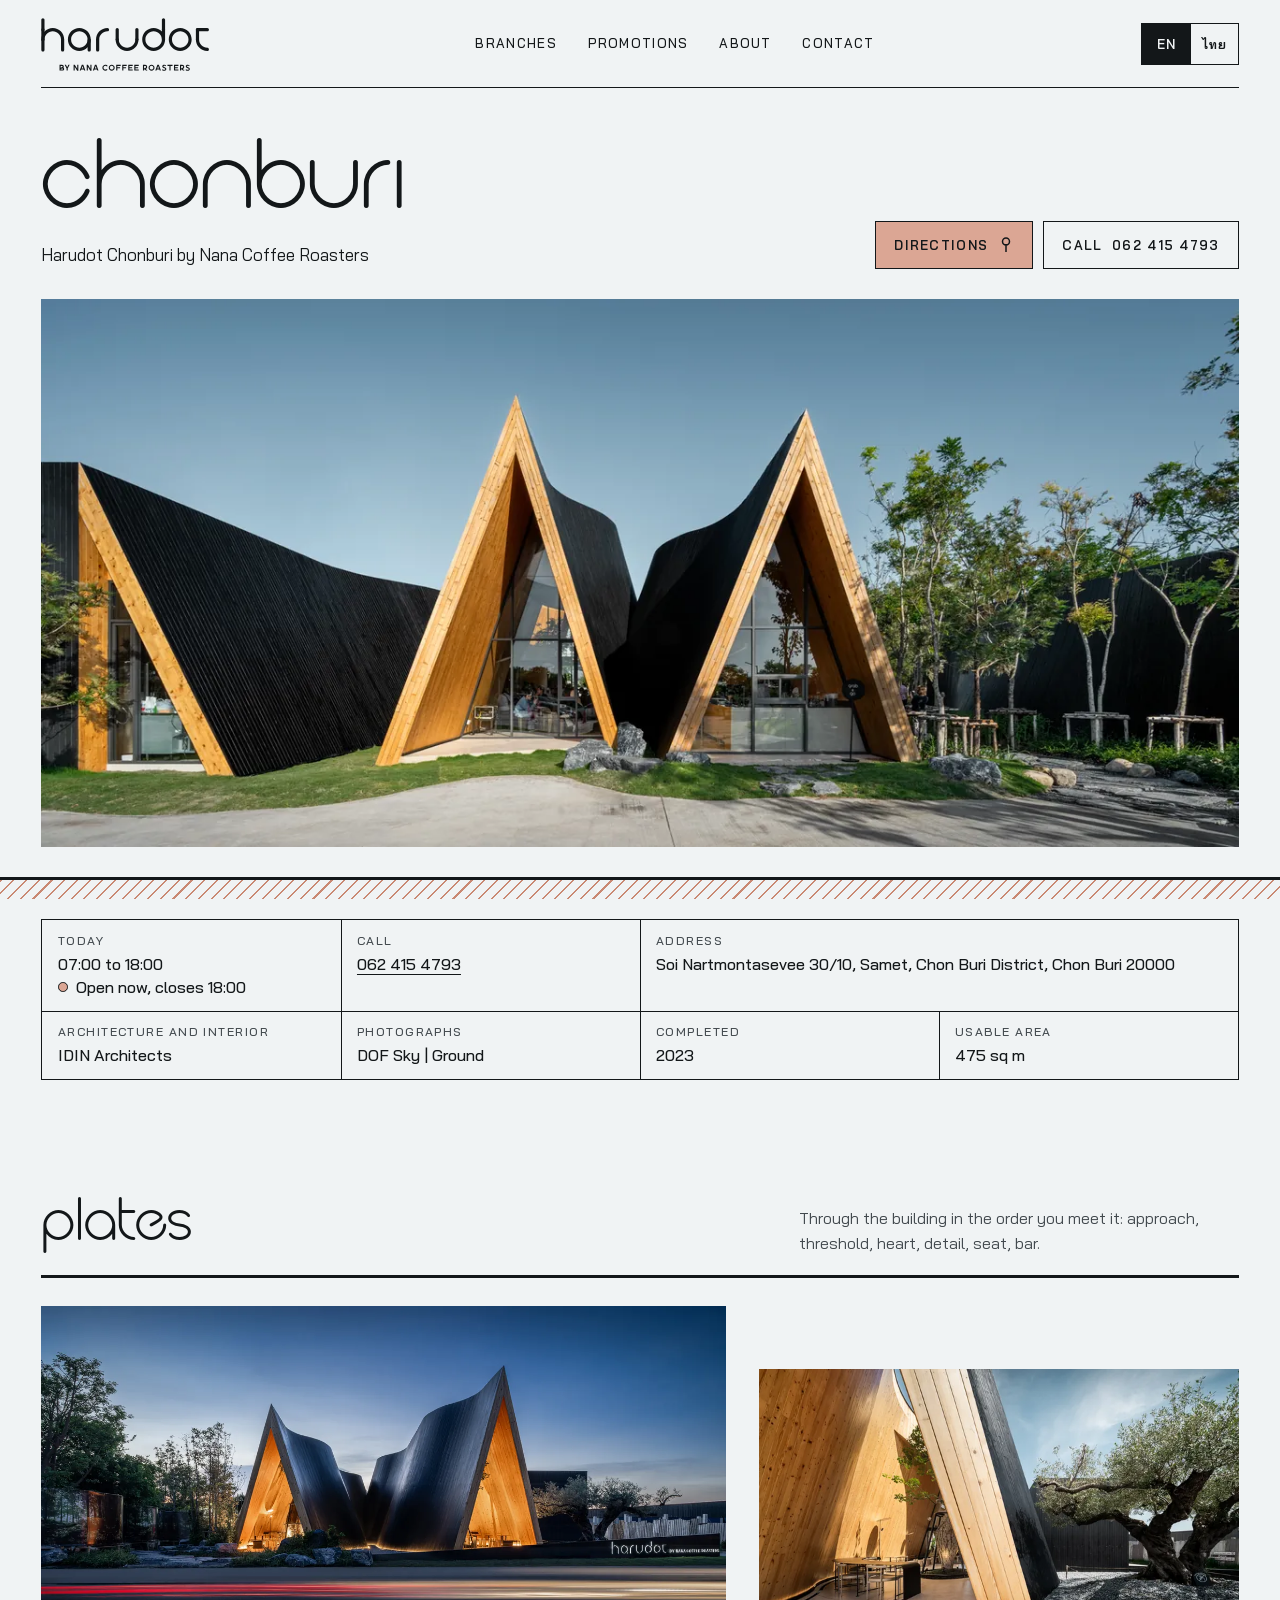
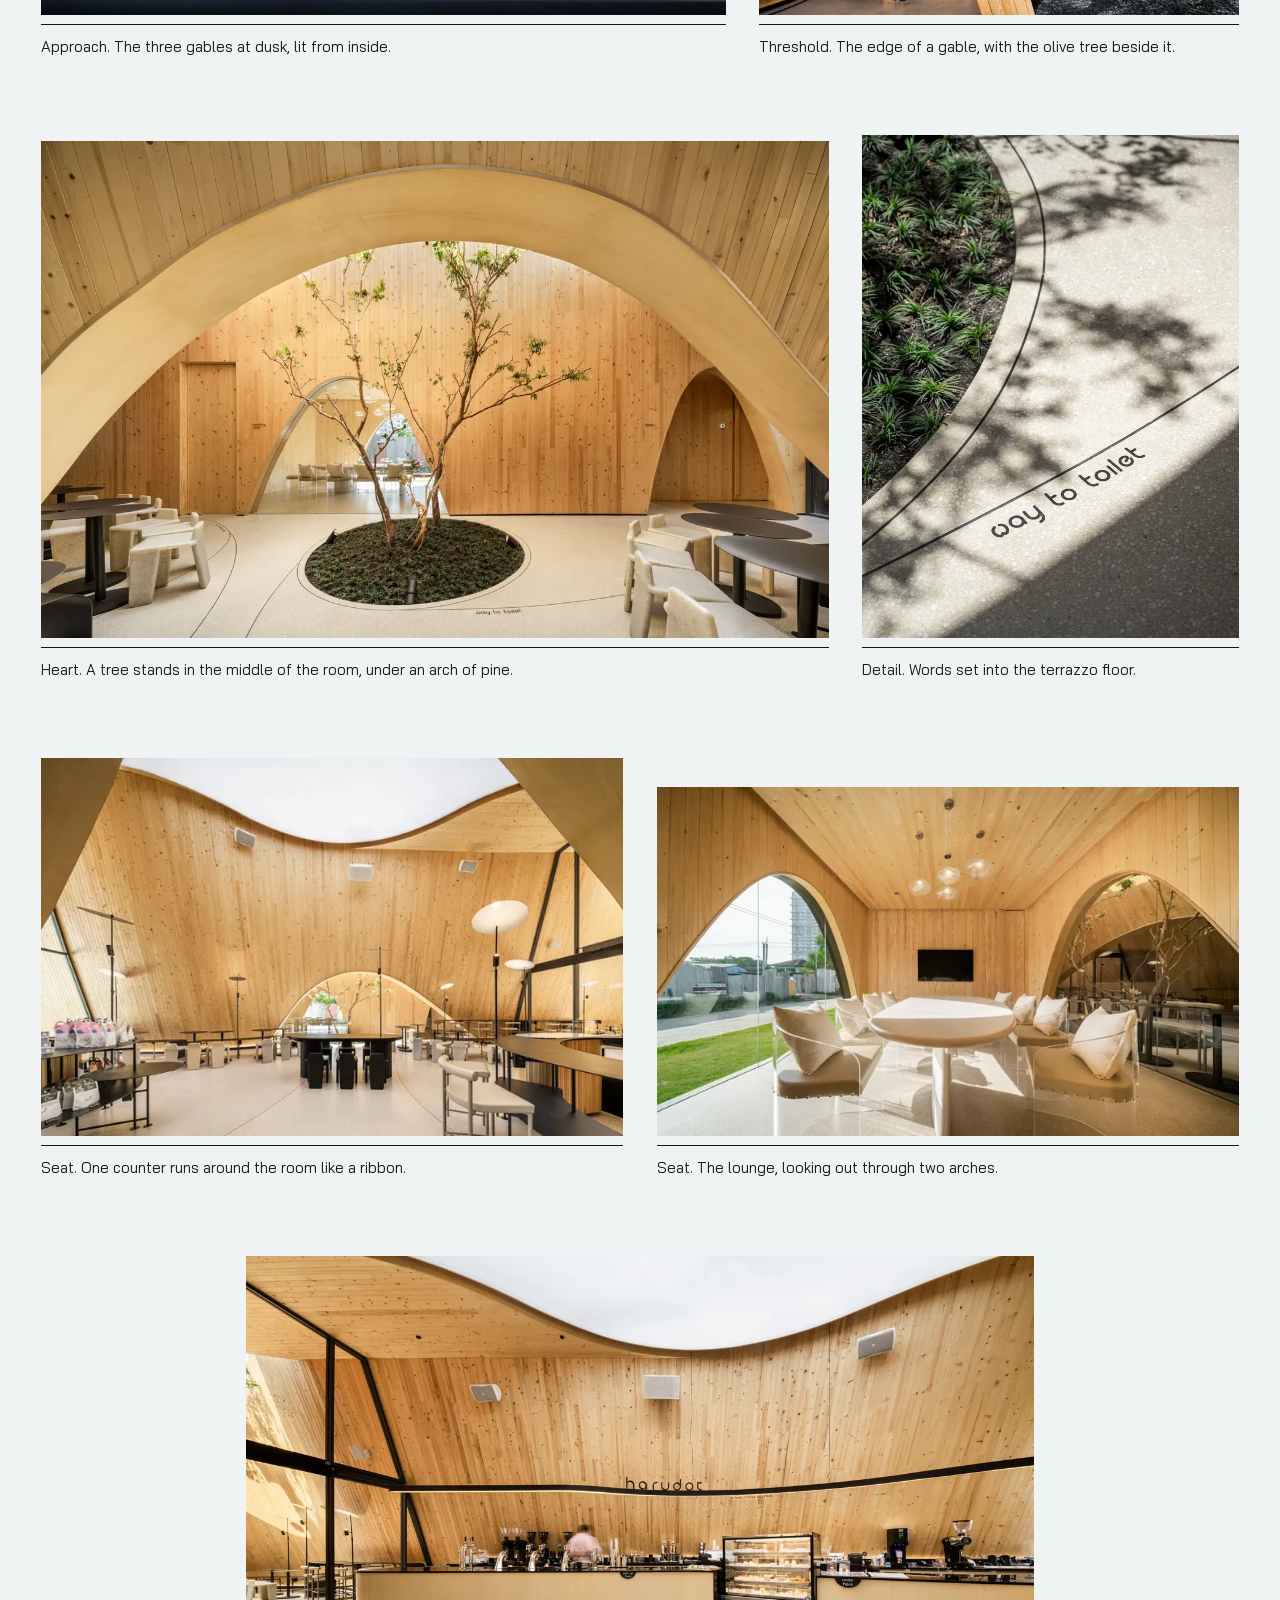
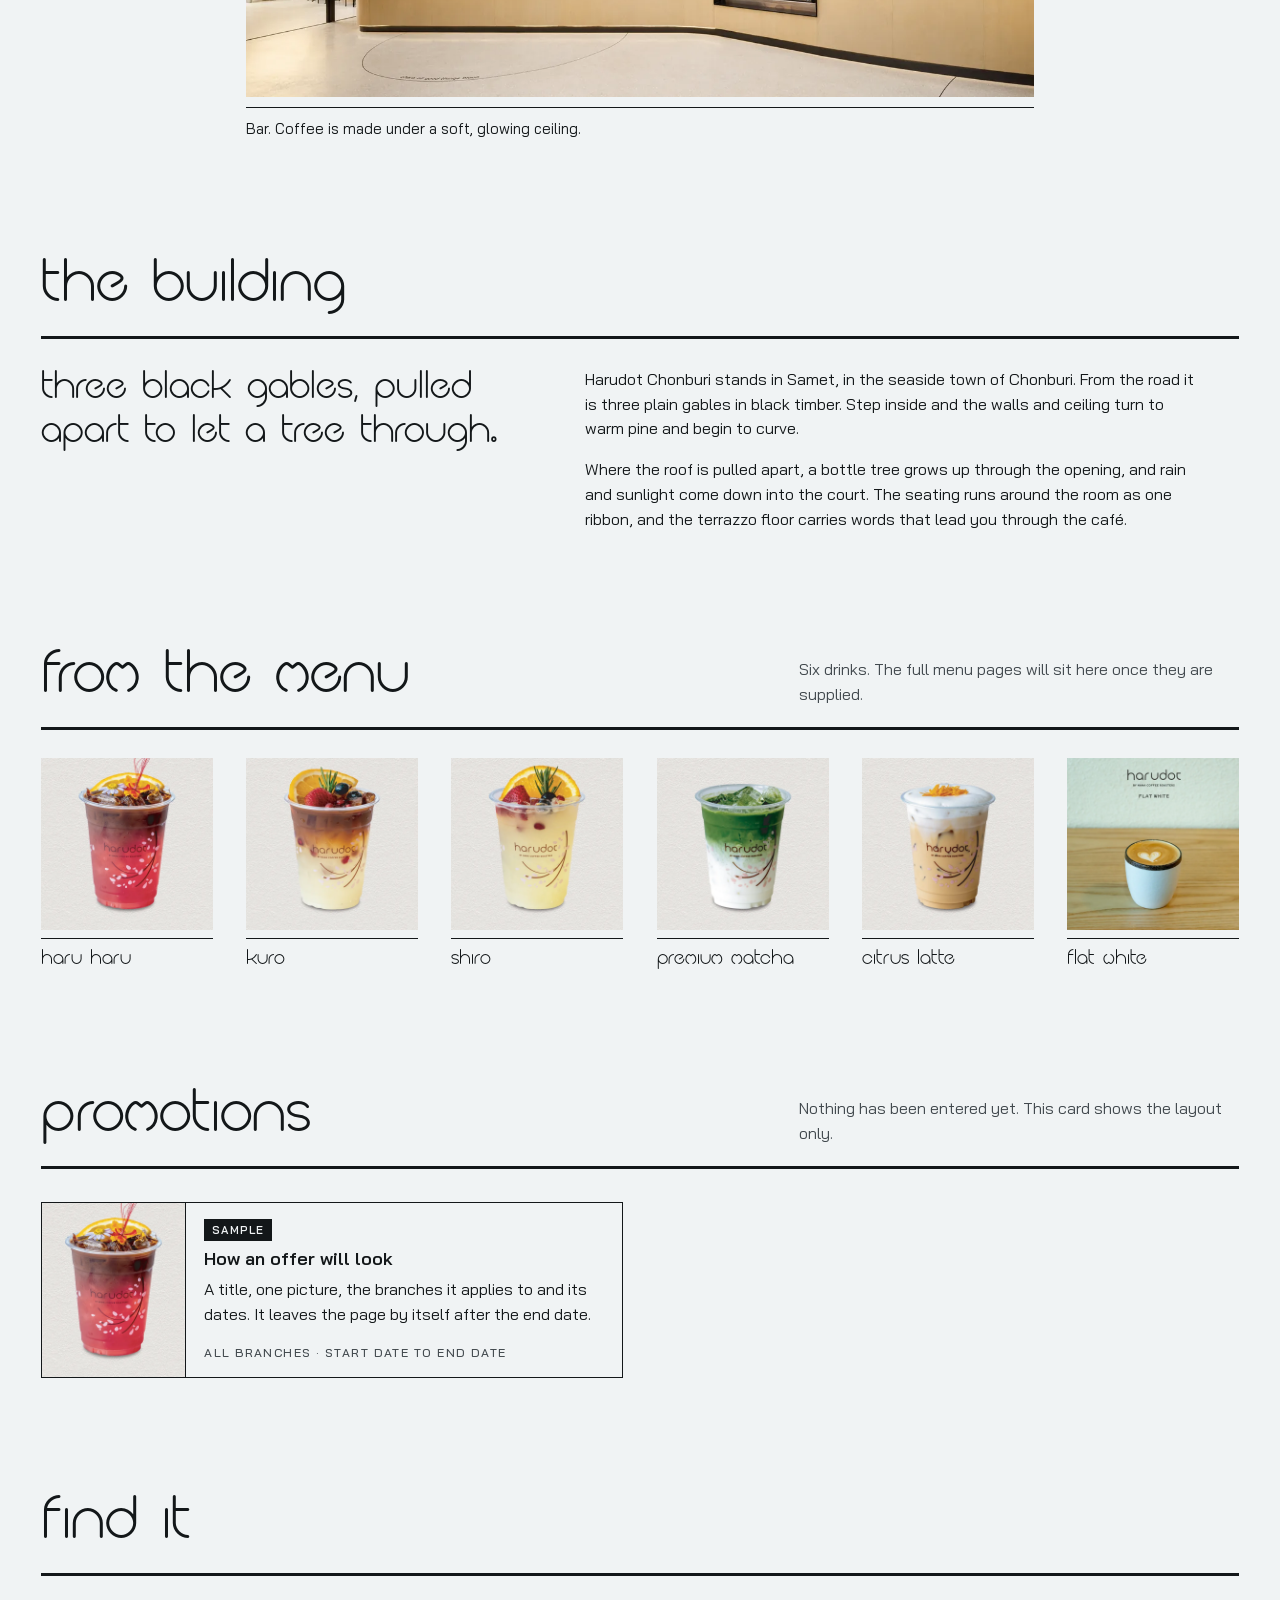
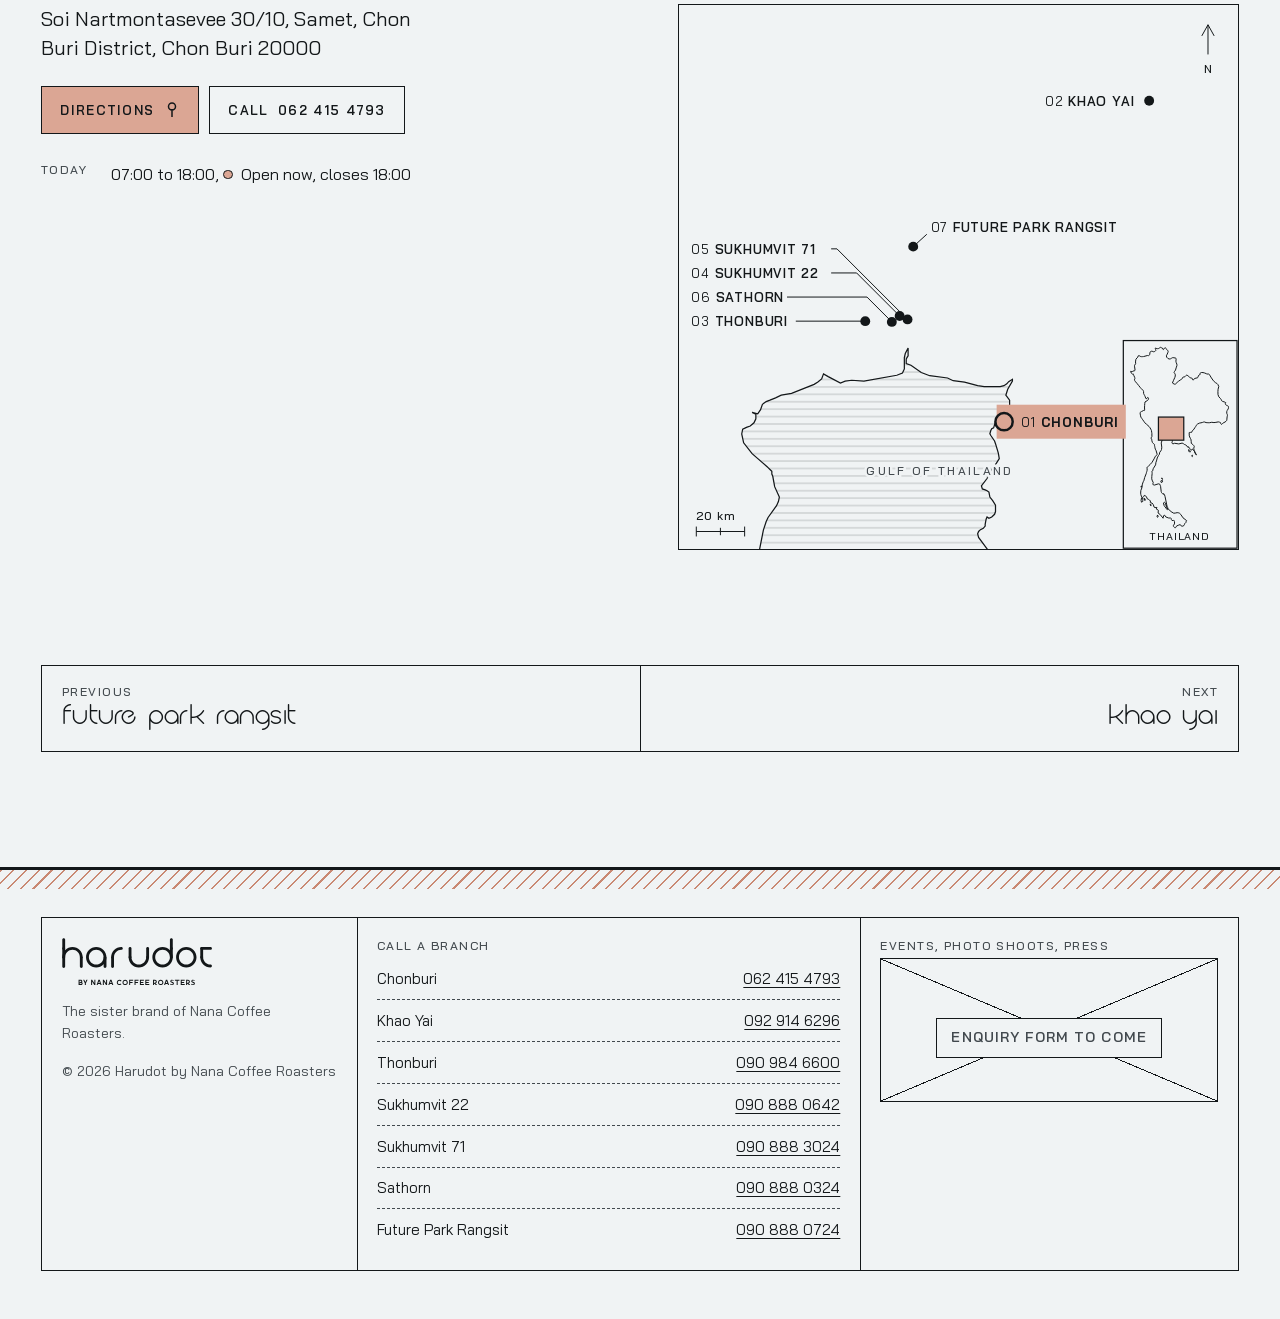
==== prototype/chonburi.html @ 2406cd4b "Add the design prototype: home page with map picker and the Chonburi sheet Built from the owner's lo" ====
<!doctype html>
<html lang="en" data-lang="en" data-branch="chonburi">
<head>
<meta charset="utf-8">
<meta name="viewport" content="width=device-width, initial-scale=1">
<title>Harudot Chonburi by Nana Coffee Roasters</title>
<meta name="description" content="Harudot Chonburi: photographs, opening hours, address and directions.">
<meta name="robots" content="noindex">
<link rel="preload" href="assets/fonts/haruno-regular.woff2" as="font" type="font/woff2" crossorigin>
<link rel="stylesheet" href="assets/css/site.css">
</head>
<body>
<a class="skip" href="#main"><span data-l="en" lang="en">Skip to the page</span><span data-l="th" lang="th">ข้ามไปยังเนื้อหา</span></a>
<div class="sheet">
<header class="mast">
  <a class="mast__logo" href="index.html" aria-label="Harudot by Nana Coffee Roasters, home"><svg xmlns="http://www.w3.org/2000/svg" xmlns:xlink="http://www.w3.org/1999/xlink" viewBox="251.5 485.0 696.0 219.0" role="img" aria-label="Harudot by Nana Coffee Roasters">
<path fill-rule="nonzero" fill="currentColor" d="M 340.46875 698.371094 C 341.75 698.371094 342.789062 697.335938 342.789062 696.050781 C 342.789062 694.769531 341.75 693.761719 340.46875 693.761719 L 338.804688 693.761719 L 332.9375 696.296875 L 332.9375 698.371094 Z M 339.679688 688.304688 C 340.578125 687.921875 341.179688 687.050781 341.179688 686.066406 C 341.179688 684.757812 340.085938 683.664062 338.75 683.664062 L 332.9375 683.664062 L 332.9375 691.222656 Z M 328.273438 679.027344 L 338.75 679.027344 C 342.652344 679.027344 345.816406 682.191406 345.816406 686.066406 C 345.816406 687.648438 345.296875 689.121094 344.398438 690.320312 C 346.226562 691.578125 347.425781 693.679688 347.425781 696.050781 C 347.425781 699.898438 344.316406 703.007812 340.46875 703.007812 L 328.273438 703.007812 Z M 328.273438 679.027344 "/>
<path fill-rule="nonzero" fill="currentColor" d="M 357.523438 694.496094 L 349.585938 679.054688 L 354.824219 679.054688 L 359.871094 688.847656 L 364.890625 679.054688 L 370.128906 679.054688 L 362.1875 694.496094 L 362.1875 703.007812 L 357.523438 703.007812 Z M 357.523438 694.496094 "/>
<path fill-rule="nonzero" fill="currentColor" d="M 391.167969 687.347656 L 391.167969 703.007812 L 386.503906 703.007812 L 386.503906 679.027344 L 391.359375 679.027344 L 401.617188 695.042969 L 401.617188 679.027344 L 406.253906 679 L 406.253906 703.0625 L 401.179688 703.0625 Z M 391.167969 687.347656 "/>
<path fill-rule="nonzero" fill="currentColor" d="M 427.074219 693.953125 L 423.609375 684.238281 L 420.144531 693.953125 Z M 420.527344 678.972656 L 426.664062 678.972656 L 435.230469 703.007812 L 430.292969 703.007812 L 428.738281 698.617188 L 418.480469 698.617188 L 416.898438 703.007812 L 411.960938 703.007812 Z M 420.527344 678.972656 "/>
<path fill-rule="nonzero" fill="currentColor" d="M 445.601562 687.347656 L 445.601562 703.007812 L 440.9375 703.007812 L 440.9375 679.027344 L 445.792969 679.027344 L 456.050781 695.042969 L 456.050781 679.027344 L 460.691406 679 L 460.691406 703.0625 L 455.617188 703.0625 Z M 445.601562 687.347656 "/>
<path fill-rule="nonzero" fill="currentColor" d="M 481.507812 693.953125 L 478.042969 684.238281 L 474.578125 693.953125 Z M 474.960938 678.972656 L 481.101562 678.972656 L 489.664062 703.007812 L 484.730469 703.007812 L 483.171875 698.617188 L 472.914062 698.617188 L 471.332031 703.007812 L 466.394531 703.007812 Z M 474.960938 678.972656 "/>
<path fill-rule="nonzero" fill="currentColor" d="M 505.765625 691.003906 C 505.765625 684.210938 511.304688 678.644531 518.125 678.644531 C 522.027344 678.644531 525.738281 680.527344 528.058594 683.664062 L 524.320312 686.421875 C 522.84375 684.457031 520.582031 683.3125 518.125 683.3125 C 513.871094 683.3125 510.433594 686.773438 510.433594 691.003906 C 510.433594 695.261719 513.871094 698.726562 518.125 698.726562 C 520.253906 698.726562 522.246094 697.851562 523.71875 696.296875 L 527.128906 699.488281 C 524.785156 701.972656 521.507812 703.363281 518.125 703.363281 C 511.304688 703.363281 505.765625 697.824219 505.765625 691.003906 "/>
<path fill-rule="nonzero" fill="currentColor" d="M 552.179688 691.003906 C 552.179688 686.773438 548.738281 683.3125 544.484375 683.3125 C 540.230469 683.3125 536.789062 686.773438 536.789062 691.003906 C 536.789062 695.261719 540.230469 698.726562 544.484375 698.726562 C 548.738281 698.726562 552.179688 695.261719 552.179688 691.003906 M 532.125 691.003906 C 532.125 684.210938 537.664062 678.644531 544.484375 678.644531 C 551.304688 678.644531 556.84375 684.210938 556.84375 691.003906 C 556.84375 697.824219 551.304688 703.363281 544.484375 703.363281 C 537.664062 703.363281 532.125 697.824219 532.125 691.003906 "/>
<path fill-rule="nonzero" fill="currentColor" d="M 563.09375 679.027344 L 581.539062 679.027344 L 581.539062 683.664062 L 567.761719 683.664062 L 567.761719 688.683594 L 579.027344 688.683594 L 579.027344 693.351562 L 567.761719 693.351562 L 567.761719 703.007812 L 563.09375 703.007812 Z M 563.09375 679.027344 "/>
<path fill-rule="nonzero" fill="currentColor" d="M 588.0625 679.027344 L 606.503906 679.027344 L 606.503906 683.664062 L 592.726562 683.664062 L 592.726562 688.683594 L 603.996094 688.683594 L 603.996094 693.351562 L 592.726562 693.351562 L 592.726562 703.007812 L 588.0625 703.007812 Z M 588.0625 679.027344 "/>
<path fill-rule="nonzero" fill="currentColor" d="M 613.027344 679.027344 L 631.46875 679.027344 L 631.46875 683.664062 L 617.691406 683.664062 L 617.691406 688.683594 L 628.960938 688.683594 L 628.960938 693.351562 L 617.691406 693.351562 L 617.691406 698.371094 L 631.46875 698.371094 L 631.46875 703.007812 L 613.027344 703.007812 Z M 613.027344 679.027344 "/>
<path fill-rule="nonzero" fill="currentColor" d="M 637.996094 679.027344 L 656.4375 679.027344 L 656.4375 683.664062 L 642.660156 683.664062 L 642.660156 688.683594 L 653.925781 688.683594 L 653.925781 693.351562 L 642.660156 693.351562 L 642.660156 698.371094 L 656.4375 698.371094 L 656.4375 703.007812 L 637.996094 703.007812 Z M 637.996094 679.027344 "/>
<path fill-rule="nonzero" fill="currentColor" d="M 684.324219 691.523438 C 685.824219 690.921875 686.804688 689.476562 686.804688 687.839844 L 686.804688 687.648438 C 686.804688 685.464844 685.007812 683.664062 682.824219 683.664062 L 678.566406 683.664062 L 678.566406 693.871094 Z M 681.511719 697.6875 L 678.566406 698.886719 L 678.566406 703.007812 L 673.902344 703.007812 L 673.902344 679.027344 L 682.824219 679.027344 C 687.570312 679.027344 691.445312 682.902344 691.445312 687.648438 L 691.445312 687.839844 C 691.445312 691.386719 689.34375 694.523438 686.070312 695.832031 L 685.851562 695.941406 C 686.316406 696.980469 687.734375 699.082031 691.28125 699.082031 L 691.28125 703.746094 C 685.605469 703.746094 682.632812 700.226562 681.511719 697.6875 "/>
<path fill-rule="nonzero" fill="currentColor" d="M 717.148438 691.003906 C 717.148438 686.773438 713.710938 683.3125 709.453125 683.3125 C 705.199219 683.3125 701.757812 686.773438 701.757812 691.003906 C 701.757812 695.261719 705.199219 698.726562 709.453125 698.726562 C 713.710938 698.726562 717.148438 695.261719 717.148438 691.003906 M 697.09375 691.003906 C 697.09375 684.210938 702.632812 678.644531 709.453125 678.644531 C 716.273438 678.644531 721.8125 684.210938 721.8125 691.003906 C 721.8125 697.824219 716.273438 703.363281 709.453125 703.363281 C 702.632812 703.363281 697.09375 697.824219 697.09375 691.003906 "/>
<path fill-rule="nonzero" fill="currentColor" d="M 740.179688 693.953125 L 736.714844 684.238281 L 733.246094 693.953125 Z M 733.628906 678.972656 L 739.769531 678.972656 L 748.335938 703.007812 L 743.398438 703.007812 L 741.84375 698.617188 L 731.582031 698.617188 L 730 703.007812 L 725.0625 703.007812 Z M 733.628906 678.972656 "/>
<path fill-rule="nonzero" fill="currentColor" d="M 752.757812 700.035156 L 752.675781 699.953125 L 755.320312 696.816406 L 755.433594 696.898438 C 757.367188 698.644531 759.714844 699.597656 762.035156 699.597656 C 764.570312 699.597656 766.152344 698.535156 766.152344 696.84375 C 766.152344 694.90625 764.761719 694.304688 762.609375 693.40625 L 762.25 693.269531 L 758.949219 691.824219 C 755.570312 690.515625 753.769531 688.277344 753.769531 685.355469 C 753.769531 681.347656 757.316406 678.453125 762.226562 678.453125 C 765.144531 678.453125 767.980469 679.574219 770 681.539062 L 770.082031 681.621094 L 767.738281 684.539062 L 767.652344 684.457031 C 765.855469 683.039062 764.191406 682.4375 762.035156 682.4375 C 759.769531 682.4375 758.351562 683.445312 758.351562 685.085938 C 758.351562 686.832031 760.125 687.484375 762.171875 688.277344 L 765.5 689.722656 C 769.101562 691.113281 770.792969 693.214844 770.792969 696.296875 C 770.792969 700.582031 767.082031 703.582031 761.761719 703.582031 C 758.378906 703.582031 755.1875 702.328125 752.757812 700.035156 "/>
<path fill-rule="nonzero" fill="currentColor" d="M 783.589844 683.636719 L 775.40625 683.636719 L 775.40625 679 L 796.46875 679 L 796.46875 683.636719 L 788.226562 683.636719 L 788.226562 703.007812 L 783.589844 703.007812 Z M 783.589844 683.636719 "/>
<path fill-rule="nonzero" fill="currentColor" d="M 802.445312 679.027344 L 820.886719 679.027344 L 820.886719 683.664062 L 807.109375 683.664062 L 807.109375 688.683594 L 818.378906 688.683594 L 818.378906 693.351562 L 807.109375 693.351562 L 807.109375 698.371094 L 820.886719 698.371094 L 820.886719 703.007812 L 802.445312 703.007812 Z M 802.445312 679.027344 "/>
<path fill-rule="nonzero" fill="currentColor" d="M 837.835938 691.523438 C 839.335938 690.921875 840.316406 689.476562 840.316406 687.839844 L 840.316406 687.648438 C 840.316406 685.464844 838.515625 683.664062 836.332031 683.664062 L 832.078125 683.664062 L 832.078125 693.871094 Z M 835.023438 697.6875 L 832.078125 698.886719 L 832.078125 703.007812 L 827.410156 703.007812 L 827.410156 679.027344 L 836.332031 679.027344 C 841.082031 679.027344 844.957031 682.902344 844.957031 687.648438 L 844.957031 687.839844 C 844.957031 691.386719 842.855469 694.523438 839.582031 695.832031 L 839.363281 695.941406 C 839.824219 696.980469 841.242188 699.082031 844.792969 699.082031 L 844.792969 703.746094 C 839.117188 703.746094 836.144531 700.226562 835.023438 697.6875 "/>
<path fill-rule="nonzero" fill="currentColor" d="M 850.140625 700.035156 L 850.058594 699.953125 L 852.703125 696.816406 L 852.816406 696.898438 C 854.75 698.644531 857.097656 699.597656 859.417969 699.597656 C 861.953125 699.597656 863.535156 698.535156 863.535156 696.84375 C 863.535156 694.90625 862.144531 694.304688 859.992188 693.40625 L 859.632812 693.269531 L 856.332031 691.824219 C 852.953125 690.515625 851.152344 688.277344 851.152344 685.355469 C 851.152344 681.347656 854.699219 678.453125 859.609375 678.453125 C 862.527344 678.453125 865.363281 679.574219 867.382812 681.539062 L 867.464844 681.621094 L 865.121094 684.539062 L 865.035156 684.457031 C 863.238281 683.039062 861.574219 682.4375 859.417969 682.4375 C 857.152344 682.4375 855.734375 683.445312 855.734375 685.085938 C 855.734375 686.832031 857.507812 687.484375 859.554688 688.277344 L 862.882812 689.722656 C 866.484375 691.113281 868.175781 693.214844 868.175781 696.296875 C 868.175781 700.582031 864.464844 703.582031 859.144531 703.582031 C 855.761719 703.582031 852.570312 702.328125 850.140625 700.035156 "/>
<path fill-rule="nonzero" fill="currentColor" d="M 341.003906 580.90625 C 337.351562 580.90625 334.390625 577.945312 334.390625 574.292969 C 334.390625 555.441406 319.054688 540.101562 300.203125 540.101562 C 281.347656 540.101562 266.011719 555.441406 266.011719 574.292969 C 266.011719 577.945312 263.050781 580.90625 259.398438 580.90625 C 255.746094 580.90625 252.789062 577.945312 252.789062 574.292969 C 252.789062 548.148438 274.058594 526.878906 300.203125 526.878906 C 326.34375 526.878906 347.613281 548.148438 347.613281 574.292969 C 347.613281 577.945312 344.652344 580.90625 341.003906 580.90625 "/>
<path fill-rule="nonzero" fill="currentColor" d="M 410.335938 540.101562 C 391.480469 540.101562 376.144531 555.441406 376.144531 574.292969 C 376.144531 593.148438 391.480469 608.484375 410.335938 608.484375 C 429.1875 608.484375 444.523438 593.148438 444.523438 574.292969 C 444.523438 555.441406 429.1875 540.101562 410.335938 540.101562 M 410.335938 621.707031 C 384.191406 621.707031 362.921875 600.4375 362.921875 574.292969 C 362.921875 548.148438 384.191406 526.878906 410.335938 526.878906 C 436.476562 526.878906 457.746094 548.148438 457.746094 574.292969 C 457.746094 600.4375 436.476562 621.707031 410.335938 621.707031 "/>
<path fill-rule="nonzero" fill="currentColor" d="M 486.132812 580.90625 C 482.484375 580.90625 479.523438 577.945312 479.523438 574.292969 C 479.523438 548.148438 500.792969 526.878906 526.9375 526.878906 C 530.589844 526.878906 533.546875 529.839844 533.546875 533.492188 C 533.546875 537.140625 530.589844 540.101562 526.9375 540.101562 C 508.082031 540.101562 492.746094 555.441406 492.746094 574.292969 C 492.746094 577.945312 489.785156 580.90625 486.132812 580.90625 "/>
<path fill-rule="nonzero" fill="currentColor" d="M 608.03125 621.707031 C 581.886719 621.707031 560.617188 600.4375 560.617188 574.292969 C 560.617188 570.640625 563.578125 567.683594 567.230469 567.683594 C 570.882812 567.683594 573.839844 570.640625 573.839844 574.292969 C 573.839844 593.144531 589.179688 608.484375 608.03125 608.484375 C 626.882812 608.484375 642.222656 593.144531 642.222656 574.292969 C 642.222656 570.640625 645.179688 567.683594 648.832031 567.683594 C 652.484375 567.683594 655.445312 570.640625 655.445312 574.292969 C 655.445312 600.4375 634.175781 621.707031 608.03125 621.707031 "/>
<path fill-rule="nonzero" fill="currentColor" d="M 718.164062 540.101562 C 699.3125 540.101562 683.972656 555.441406 683.972656 574.292969 C 683.972656 593.148438 699.3125 608.484375 718.164062 608.484375 C 737.015625 608.484375 752.355469 593.148438 752.355469 574.292969 C 752.355469 555.441406 737.015625 540.101562 718.164062 540.101562 M 718.164062 621.707031 C 692.019531 621.707031 670.75 600.4375 670.75 574.292969 C 670.75 548.148438 692.019531 526.878906 718.164062 526.878906 C 744.308594 526.878906 765.578125 548.148438 765.578125 574.292969 C 765.578125 600.4375 744.308594 621.707031 718.164062 621.707031 "/>
<path fill-rule="nonzero" fill="currentColor" d="M 828.296875 540.101562 C 809.445312 540.101562 794.105469 555.441406 794.105469 574.292969 C 794.105469 593.148438 809.445312 608.484375 828.296875 608.484375 C 847.148438 608.484375 862.488281 593.148438 862.488281 574.292969 C 862.488281 555.441406 847.148438 540.101562 828.296875 540.101562 M 828.296875 621.707031 C 802.152344 621.707031 780.882812 600.4375 780.882812 574.292969 C 780.882812 548.148438 802.152344 526.878906 828.296875 526.878906 C 854.441406 526.878906 875.710938 548.148438 875.710938 574.292969 C 875.710938 600.4375 854.441406 621.707031 828.296875 621.707031 "/>
<path fill-rule="nonzero" fill="currentColor" d="M 940.601562 621.707031 C 914.457031 621.707031 893.1875 600.4375 893.1875 574.292969 C 893.1875 570.640625 896.148438 567.679688 899.796875 567.679688 C 903.449219 567.679688 906.410156 570.640625 906.410156 574.292969 C 906.410156 593.144531 921.746094 608.484375 940.601562 608.484375 C 944.25 608.484375 947.210938 611.441406 947.210938 615.09375 C 947.210938 618.746094 944.25 621.707031 940.601562 621.707031 "/>
<path fill-rule="nonzero" fill="currentColor" d="M 259.398438 580.90625 C 255.75 580.90625 252.789062 577.945312 252.789062 574.292969 L 252.789062 533.492188 C 252.789062 529.839844 255.75 526.878906 259.398438 526.878906 C 263.050781 526.878906 266.011719 529.839844 266.011719 533.492188 L 266.011719 574.292969 C 266.011719 577.945312 263.050781 580.90625 259.398438 580.90625 "/>
<path fill-rule="nonzero" fill="currentColor" d="M 451.136719 623.847656 C 447.484375 623.847656 444.523438 620.886719 444.523438 617.234375 L 444.523438 576.433594 C 444.523438 572.78125 447.484375 569.820312 451.136719 569.820312 C 454.785156 569.820312 457.746094 572.78125 457.746094 576.433594 L 457.746094 617.234375 C 457.746094 620.886719 454.785156 623.847656 451.136719 623.847656 "/>
<path fill-rule="nonzero" fill="currentColor" d="M 486.132812 623.847656 C 482.484375 623.847656 479.523438 620.886719 479.523438 617.234375 L 479.523438 576.433594 C 479.523438 572.78125 482.484375 569.820312 486.132812 569.820312 C 489.785156 569.820312 492.746094 572.78125 492.746094 576.433594 L 492.746094 617.234375 C 492.746094 620.886719 489.785156 623.847656 486.132812 623.847656 "/>
<path fill-rule="nonzero" fill="currentColor" d="M 758.964844 580.90625 C 755.316406 580.90625 752.355469 577.945312 752.355469 574.292969 L 752.355469 533.492188 C 752.355469 529.839844 755.316406 526.878906 758.964844 526.878906 C 762.617188 526.878906 765.578125 529.839844 765.578125 533.492188 L 765.578125 574.292969 C 765.578125 577.945312 762.617188 580.90625 758.964844 580.90625 "/>
<path fill-rule="nonzero" fill="currentColor" d="M 259.398438 540.101562 C 255.75 540.101562 252.789062 537.144531 252.789062 533.492188 L 252.789062 492.6875 C 252.789062 489.039062 255.75 486.078125 259.398438 486.078125 C 263.050781 486.078125 266.011719 489.039062 266.011719 492.6875 L 266.011719 533.492188 C 266.011719 537.144531 263.050781 540.101562 259.398438 540.101562 "/>
<path fill-rule="nonzero" fill="currentColor" d="M 259.398438 623.847656 C 255.75 623.847656 252.789062 620.886719 252.789062 617.234375 L 252.789062 576.433594 C 252.789062 572.78125 255.75 569.820312 259.398438 569.820312 C 263.050781 569.820312 266.011719 572.78125 266.011719 576.433594 L 266.011719 617.234375 C 266.011719 620.886719 263.050781 623.847656 259.398438 623.847656 "/>
<path fill-rule="nonzero" fill="currentColor" d="M 341.003906 623.847656 C 337.351562 623.847656 334.390625 620.886719 334.390625 617.234375 L 334.390625 576.433594 C 334.390625 572.78125 337.351562 569.820312 341.003906 569.820312 C 344.652344 569.820312 347.613281 572.78125 347.613281 576.433594 L 347.613281 617.234375 C 347.613281 620.886719 344.652344 623.847656 341.003906 623.847656 "/>
<path fill-rule="nonzero" fill="currentColor" d="M 567.230469 580.90625 C 563.578125 580.90625 560.617188 577.945312 560.617188 574.292969 L 560.617188 533.492188 C 560.617188 529.839844 563.578125 526.878906 567.230469 526.878906 C 570.878906 526.878906 573.839844 529.839844 573.839844 533.492188 L 573.839844 574.292969 C 573.839844 577.945312 570.878906 580.90625 567.230469 580.90625 "/>
<path fill-rule="nonzero" fill="currentColor" d="M 648.832031 580.90625 C 645.183594 580.90625 642.222656 577.945312 642.222656 574.292969 L 642.222656 533.492188 C 642.222656 529.839844 645.183594 526.878906 648.832031 526.878906 C 652.484375 526.878906 655.445312 529.839844 655.445312 533.492188 L 655.445312 574.292969 C 655.445312 577.945312 652.484375 580.90625 648.832031 580.90625 "/>
<path fill-rule="nonzero" fill="currentColor" d="M 758.964844 540.101562 C 755.316406 540.101562 752.355469 537.144531 752.355469 533.492188 L 752.355469 492.6875 C 752.355469 489.039062 755.316406 486.078125 758.964844 486.078125 C 762.617188 486.078125 765.578125 489.039062 765.578125 492.6875 L 765.578125 533.492188 C 765.578125 537.144531 762.617188 540.101562 758.964844 540.101562 "/>
<path fill-rule="nonzero" fill="currentColor" d="M 899.796875 580.90625 C 896.148438 580.90625 893.1875 577.945312 893.1875 574.292969 L 893.1875 533.492188 C 893.1875 529.839844 896.148438 526.878906 899.796875 526.878906 C 903.449219 526.878906 906.410156 529.839844 906.410156 533.492188 L 906.410156 574.292969 C 906.410156 577.945312 903.449219 580.90625 899.796875 580.90625 "/>
<path fill-rule="nonzero" fill="currentColor" d="M 940.601562 540.101562 L 899.796875 540.101562 C 896.148438 540.101562 893.1875 537.144531 893.1875 533.492188 C 893.1875 529.839844 896.148438 526.878906 899.796875 526.878906 L 940.601562 526.878906 C 944.25 526.878906 947.210938 529.839844 947.210938 533.492188 C 947.210938 537.144531 944.25 540.101562 940.601562 540.101562 "/>
</svg></a>
  <nav aria-label="Main"><ul>
    <li><a href="index.html#branches"><span data-l="en" lang="en">Branches</span><span data-l="th" lang="th">สาขา</span></a></li>
    <li><a href="index.html#promotions"><span data-l="en" lang="en">Promotions</span><span data-l="th" lang="th">โปรโมชัน</span></a></li>
    <li><a href="index.html#about"><span data-l="en" lang="en">About</span><span data-l="th" lang="th">เกี่ยวกับเรา</span></a></li>
    <li><a href="#contact"><span data-l="en" lang="en">Contact</span><span data-l="th" lang="th">ติดต่อ</span></a></li>
  </ul></nav>
  <div class="lang" role="group" aria-label="Language"><button type="button" data-set="en" aria-pressed="true" lang="en">EN</button><button type="button" data-set="th" aria-pressed="false" lang="th">ไทย</button></div>
</header>
<main id="main">

<div class="title">
  <div>
    <h1><span data-l="en" lang="en">chonburi</span><span data-l="th" lang="th">ชลบุรี</span></h1>
    <p class="title__full"><span data-l="en" lang="en">Harudot Chonburi by Nana Coffee Roasters</span><span data-l="th" lang="th">ฮารุดอท ชลบุรี บาย นานา คอฟฟี่ โรสเตอร์</span></p>
  </div>
  <div class="title__acts"><a class="btn btn--fill" href="https://maps.app.goo.gl/tfMDVUywMt3NgQyj7" target="_blank" rel="noopener"><span data-l="en" lang="en">Directions</span><span data-l="th" lang="th">เส้นทาง</span><svg viewBox="0 0 16 16" fill="none" stroke="currentColor" stroke-width="1.5" aria-hidden="true"><path d="M8 15V7M8 1v0M4.5 4.5a3.5 3.5 0 1 1 7 0a3.5 3.5 0 0 1-7 0Z"/></svg></a><a class="btn" href="tel:+66624154793"><span data-l="en" lang="en">Call</span><span data-l="th" lang="th">โทร</span> 062 415 4793</a></div>
</div>

<figure class="fig">
  <img src="assets/img/chonburi/069-1280.webp" srcset="assets/img/chonburi/069-720.webp 720w, assets/img/chonburi/069-1280.webp 1280w, assets/img/chonburi/069-2000.webp 2000w" sizes="100vw" width="2000" height="915" alt="Harudot Chonburi from the road: three black timber gables, each opening lined in pine" fetchpriority="high">
</figure>
<div class="ground ground--bleed"></div>
<dl class="tb tb--facts">
  <div><dt class="lbl"><span data-l="en" lang="en">Today</span><span data-l="th" lang="th">วันนี้</span></dt><dd><span data-hours="chonburi">07:00 to 18:00</span><br><span class="state" data-state="chonburi"><i></i><span></span></span></dd></div>
  <div><dt class="lbl"><span data-l="en" lang="en">Call</span><span data-l="th" lang="th">โทร</span></dt><dd><a href="tel:+66624154793">062 415 4793</a></dd></div>
  <div class="wide"><dt class="lbl"><span data-l="en" lang="en">Address</span><span data-l="th" lang="th">ที่อยู่</span></dt><dd><span data-l="en" lang="en">Soi Nartmontasevee 30/10, Samet, Chon Buri District, Chon Buri 20000</span><span data-l="th" lang="th">ซอยนารถมนตเสวี 30/10 ตำบลเสม็ด อำเภอเมืองชลบุรี ชลบุรี 20000</span></dd></div>
  <div><dt class="lbl"><span data-l="en" lang="en">Architecture and interior</span><span data-l="th" lang="th">สถาปัตยกรรมและตกแต่งภายใน</span></dt><dd>IDIN Architects</dd></div>
  <div><dt class="lbl"><span data-l="en" lang="en">Photographs</span><span data-l="th" lang="th">ภาพถ่าย</span></dt><dd>DOF Sky | Ground</dd></div>
  <div><dt class="lbl"><span data-l="en" lang="en">Completed</span><span data-l="th" lang="th">แล้วเสร็จ</span></dt><dd>2023</dd></div>
  <div><dt class="lbl"><span data-l="en" lang="en">Usable area</span><span data-l="th" lang="th">พื้นที่ใช้สอย</span></dt><dd><span data-l="en" lang="en">475 sq m</span><span data-l="th" lang="th">475 ตร.ม.</span></dd></div>
</dl>

<section class="sec" id="plates">
  <div class="sec__head"><h2><span data-l="en" lang="en">plates</span><span data-l="th" lang="th">ภาพถ่าย</span></h2><p><span data-l="en" lang="en">Through the building in the order you meet it: approach, threshold, heart, detail, seat, bar.</span><span data-l="th" lang="th">เดินชมอาคารตามลำดับที่คุณจะได้พบ ตั้งแต่ทางเข้า ธรณีประตู ใจกลางอาคาร รายละเอียด ที่นั่ง จนถึงบาร์</span></p></div>
  <div class="plates">
    <figure class="fig s7"><img src="assets/img/chonburi/082-1280.webp" srcset="assets/img/chonburi/082-720.webp 720w, assets/img/chonburi/082-1280.webp 1280w, assets/img/chonburi/082-2000.webp 2000w" sizes="(max-width: 820px) 100vw, 58vw" width="2000" height="900" alt="Approach. The three gables at dusk, lit from inside." loading="lazy" decoding="async"><figcaption><span data-l="en" lang="en">Approach. The three gables at dusk, lit from inside.</span><span data-l="th" lang="th">ทางเข้า จั่วสามหลังยามพลบค่ำ สว่างจากแสงภายใน</span></figcaption></figure>
    <figure class="fig s5"><img src="assets/img/chonburi/016-1280.webp" srcset="assets/img/chonburi/016-720.webp 720w, assets/img/chonburi/016-1280.webp 1280w, assets/img/chonburi/016-2000.webp 2000w" sizes="(max-width: 820px) 100vw, 42vw" width="2000" height="1026" alt="Threshold. The edge of a gable, with the olive tree beside it." loading="lazy" decoding="async"><figcaption><span data-l="en" lang="en">Threshold. The edge of a gable, with the olive tree beside it.</span><span data-l="th" lang="th">ธรณีประตู ขอบจั่วและต้นมะกอกที่อยู่เคียงกัน</span></figcaption></figure>
    <figure class="fig s8"><img src="assets/img/chonburi/053-1280.webp" srcset="assets/img/chonburi/053-720.webp 720w, assets/img/chonburi/053-1280.webp 1280w, assets/img/chonburi/053-2000.webp 2000w" sizes="(max-width: 820px) 100vw, 66vw" width="2000" height="1261" alt="Heart. A tree stands in the middle of the room, under an arch of pine." loading="lazy" decoding="async"><figcaption><span data-l="en" lang="en">Heart. A tree stands in the middle of the room, under an arch of pine.</span><span data-l="th" lang="th">ใจกลางอาคาร ต้นไม้ยืนอยู่กลางห้องใต้ซุ้มโค้งไม้สน</span></figcaption></figure>
    <figure class="fig s4"><img src="assets/img/chonburi/063-1280.webp" srcset="assets/img/chonburi/063-720.webp 720w, assets/img/chonburi/063-1280.webp 1280w" sizes="(max-width: 820px) 100vw, 34vw" width="1280" height="1707" alt="Detail. Words set into the terrazzo floor." loading="lazy" decoding="async"><figcaption><span data-l="en" lang="en">Detail. Words set into the terrazzo floor.</span><span data-l="th" lang="th">รายละเอียด ถ้อยคำที่ฝังอยู่ในพื้นหินขัด</span></figcaption></figure>
    <figure class="fig s6"><img src="assets/img/chonburi/049-1280.webp" srcset="assets/img/chonburi/049-720.webp 720w, assets/img/chonburi/049-1280.webp 1280w, assets/img/chonburi/049-2000.webp 2000w" sizes="(max-width: 820px) 100vw, 50vw" width="2000" height="1297" alt="Seat. One counter runs around the room like a ribbon." loading="lazy" decoding="async"><figcaption><span data-l="en" lang="en">Seat. One counter runs around the room like a ribbon.</span><span data-l="th" lang="th">ที่นั่ง เคาน์เตอร์เส้นเดียวทอดยาวรอบห้องดั่งริบบิ้น</span></figcaption></figure>
    <figure class="fig s6"><img src="assets/img/chonburi/040-1280.webp" srcset="assets/img/chonburi/040-720.webp 720w, assets/img/chonburi/040-1280.webp 1280w, assets/img/chonburi/040-2000.webp 2000w" sizes="(max-width: 820px) 100vw, 50vw" width="2000" height="1197" alt="Seat. The lounge, looking out through two arches." loading="lazy" decoding="async"><figcaption><span data-l="en" lang="en">Seat. The lounge, looking out through two arches.</span><span data-l="th" lang="th">ที่นั่ง มุมเลานจ์ที่มองออกไปผ่านซุ้มโค้งสองช่อง</span></figcaption></figure>
    <figure class="fig s8 from3"><img src="assets/img/chonburi/044-1280.webp" srcset="assets/img/chonburi/044-720.webp 720w, assets/img/chonburi/044-1280.webp 1280w, assets/img/chonburi/044-2000.webp 2000w" sizes="(max-width: 820px) 100vw, 66vw" width="2000" height="1121" alt="Bar. Coffee is made under a soft, glowing ceiling." loading="lazy" decoding="async"><figcaption><span data-l="en" lang="en">Bar. Coffee is made under a soft, glowing ceiling.</span><span data-l="th" lang="th">บาร์ กาแฟถูกชงใต้ฝ้าเพดานที่เรืองแสงนุ่มนวล</span></figcaption></figure>
  </div>
</section>

<section class="sec" id="building">
  <div class="sec__head"><h2><span data-l="en" lang="en">the building</span><span data-l="th" lang="th">ตัวอาคาร</span></h2></div>
  <div class="story">
    <h3 data-l="en" lang="en">Three black gables, pulled apart to let a tree through.</h3><h3 data-l="th" lang="th">จั่วสีดำสามหลัง ที่แยกออกเพื่อเปิดทางให้ต้นไม้</h3>
    <div class="prose">
      <p data-l="en" lang="en">Harudot Chonburi stands in Samet, in the seaside town of Chonburi. From the road it is three plain gables in black timber. Step inside and the walls and ceiling turn to warm pine and begin to curve.</p><p data-l="th" lang="th">ฮารุดอท ชลบุรี ตั้งอยู่ที่ตำบลเสม็ด ในเมืองชายทะเลชลบุรี เมื่อมองจากถนนจะเห็นจั่วเรียบง่ายสามหลังกรุด้วยไม้สีดำ เมื่อก้าวเข้าไป ผนังและเพดานจะเปลี่ยนเป็นไม้สนโทนอุ่นและเริ่มโค้งตัว</p>
      <p data-l="en" lang="en">Where the roof is pulled apart, a bottle tree grows up through the opening, and rain and sunlight come down into the court. The seating runs around the room as one ribbon, and the terrazzo floor carries words that lead you through the café.</p><p data-l="th" lang="th">ตรงจุดที่หลังคาแยกออก ต้นไม้เติบโตทะลุช่องเปิดขึ้นไป ฝนและแสงแดดจึงส่องลงมาถึงลานด้านใน ที่นั่งทอดยาวรอบห้องเป็นเส้นเดียวดั่งริบบิ้น และพื้นหินขัดมีถ้อยคำที่นำทางคุณไปทั่วร้าน</p>
    </div>
  </div>
</section>

<section class="sec" id="menu">
  <div class="sec__head"><h2><span data-l="en" lang="en">from the menu</span><span data-l="th" lang="th">จากเมนู</span></h2><p><span data-l="en" lang="en">Six drinks. The full menu pages will sit here once they are supplied.</span><span data-l="th" lang="th">เครื่องดื่มหกรายการ หน้าเมนูฉบับเต็มจะแสดงที่นี่เมื่อได้รับไฟล์</span></p></div>
  <ul class="menu"><li><img src="assets/img/drinks/haru-haru.webp" width="720" height="720" alt="Haru haru, as served at Harudot" loading="lazy" decoding="async"><p>haru haru</p></li><li><img src="assets/img/drinks/kuro.webp" width="720" height="720" alt="Kuro, as served at Harudot" loading="lazy" decoding="async"><p>kuro</p></li><li><img src="assets/img/drinks/shiro.webp" width="720" height="720" alt="Shiro, as served at Harudot" loading="lazy" decoding="async"><p>shiro</p></li><li><img src="assets/img/drinks/premium-matcha.webp" width="720" height="720" alt="Premium matcha, as served at Harudot" loading="lazy" decoding="async"><p>premium matcha</p></li><li><img src="assets/img/drinks/citrus-latte.webp" width="720" height="720" alt="Citrus latte, as served at Harudot" loading="lazy" decoding="async"><p>citrus latte</p></li><li><img src="assets/img/drinks/flat-white.webp" width="720" height="720" alt="Flat white, as served at Harudot" loading="lazy" decoding="async"><p>flat white</p></li></ul>
</section>

<section class="sec" id="promotions">
  <div class="sec__head"><h2><span data-l="en" lang="en">promotions</span><span data-l="th" lang="th">โปรโมชัน</span></h2><p><span data-l="en" lang="en">Nothing has been entered yet. This card shows the layout only.</span><span data-l="th" lang="th">ยังไม่มีโปรโมชันในระบบ การ์ดนี้แสดงรูปแบบเท่านั้น</span></p></div>
  <div class="two"><article class="promo">
    <img src="assets/img/drinks/haru-haru.webp" width="720" height="720" alt="A haru haru iced drink in a Harudot cup" loading="lazy" decoding="async">
    <div><span class="chip"><span data-l="en" lang="en">Sample</span><span data-l="th" lang="th">ตัวอย่าง</span></span>
      <h3><span data-l="en" lang="en">How an offer will look</span><span data-l="th" lang="th">หน้าตาของโปรโมชัน</span></h3>
      <p><span data-l="en" lang="en">A title, one picture, the branches it applies to and its dates. It leaves the page by itself after the end date.</span><span data-l="th" lang="th">ชื่อโปรโมชัน รูปหนึ่งรูป สาขาที่ร่วมรายการ และช่วงวันที่ เมื่อครบกำหนดจะหายไปจากหน้าเว็บเอง</span></p>
      <p class="lbl"><span data-l="en" lang="en">All branches · start date to end date</span><span data-l="th" lang="th">ทุกสาขา · วันเริ่มต้น ถึง วันสิ้นสุด</span></p></div>
  </article></div>
</section>

<section class="sec" id="find">
  <div class="sec__head"><h2><span data-l="en" lang="en">find it</span><span data-l="th" lang="th">เส้นทาง</span></h2></div>
  <div class="loc">
    <div>
      <address data-l="en" lang="en">Soi Nartmontasevee 30/10, Samet, Chon Buri District, Chon Buri 20000</address><address data-l="th" lang="th">ซอยนารถมนตเสวี 30/10 ตำบลเสม็ด อำเภอเมืองชลบุรี ชลบุรี 20000</address>
      <div class="acts"><a class="btn btn--fill" href="https://maps.app.goo.gl/tfMDVUywMt3NgQyj7" target="_blank" rel="noopener"><span data-l="en" lang="en">Directions</span><span data-l="th" lang="th">เส้นทาง</span><svg viewBox="0 0 16 16" fill="none" stroke="currentColor" stroke-width="1.5" aria-hidden="true"><path d="M8 15V7M8 1v0M4.5 4.5a3.5 3.5 0 1 1 7 0a3.5 3.5 0 0 1-7 0Z"/></svg></a><a class="btn" href="tel:+66624154793"><span data-l="en" lang="en">Call</span><span data-l="th" lang="th">โทร</span> 062 415 4793</a></div>
      <dl><dt class="lbl"><span data-l="en" lang="en">Today</span><span data-l="th" lang="th">วันนี้</span></dt><dd><span data-hours="chonburi">07:00 to 18:00</span>, <span class="state" data-state="chonburi"><i></i><span></span></span></dd></dl>
    </div>
    <div><svg class="map map-d" viewBox="0 0 452 440" role="group" aria-label="Map of Harudot branches around Bangkok, Chonburi and Khao Yai"><defs><pattern id="sea-d" width="6" height="6" patternUnits="userSpaceOnUse"><path d="M0 3h6" class="sea-line"/></pattern></defs><rect width="452" height="440" fill="url(#sea-d)"/><path class="land" d="M250.702,442L242.392,430.732L241.632,427.805L242.392,425.975L243.913,424.511L246.194,423.414L247.715,421.584L247.715,420.12L248.475,416.094L249.236,414.264L250.756,415.362L253.037,414.264L255.319,412.068L256.079,409.872L256.079,404.747L253.798,401.086L251.517,398.157L250.756,394.13L249.236,393.031L247.715,392.299L245.434,391.567L244.673,389.004L249.236,383.144L252.277,376.918L256.839,370.691L259.121,367.028L258.36,362.632L256.079,354.938L255.319,352.739L252.277,348.342L251.517,346.876L252.277,344.311L253.037,342.845L254.558,342.112L256.079,336.98L259.121,335.881L262.922,334.781L266.724,332.582L267.485,329.649L267.485,324.517L267.485,319.75L264.443,315.717L265.964,310.95L269.766,304.348L269.766,302.881L266.724,304.715L265.204,306.549L262.922,308.016L259.881,308.749L246.954,308.749L241.632,308.016L230.986,305.082L221.862,303.981L217.3,301.781L202.852,299.947L196.009,297.379L187.645,291.51L183.843,290.042L183.843,288.575L183.843,286.373L185.364,283.805L185.364,280.87L185.364,277.567L183.082,281.97L182.322,285.273L182.322,294.444L180.801,297.746L176.239,299.58L149.626,304.348L139.741,303.615L134.418,304.348L130.616,305.815L120.731,300.68L116.929,298.479L115.408,302.514L112.367,305.082L109.325,306.915L91.076,314.25L82.712,315.717L78.15,317.917L73.587,319.75L70.546,320.85L67.504,323.05L65.984,327.45L63.702,330.749L59.14,329.649L62.182,331.115L62.182,334.781L60.661,338.08L57.619,340.646L54.578,341.745L51.536,343.211L50.776,346.876L50.776,347.243L52.297,354.205L59.14,362.998L71.306,373.622L72.067,374.354L73.587,375.819L75.108,377.285L75.108,379.482L75.869,381.313L77.389,389.736L81.191,398.157L80.431,401.818L78.91,405.113L72.067,414.63L70.546,417.924L68.265,424.877L65.223,440.244L64.818,442L-2,442L-2,-2L454,-2L454,442Z"/><text class="place" x="211.2" y="380.1" text-anchor="middle" font-size="9.5">GULF OF THAILAND</text><g class="scale" transform="translate(14,426)"><path d="M0 0h39.1M0 -4v8M19.5 -3v6M39.1 -4v8"/><text x="0" y="-9" font-size="9.5">20 km</text></g><g class="north" transform="translate(428,22)"><path d="M0 18V-6m0 0-5 9m5-9 5 9"/><text x="0" y="33" text-anchor="middle" font-size="9.5">N</text></g><g class="key" transform="translate(359,271)"><rect x=".5" y=".5" width="92" height="168"/><path d="M56.529,93.388L56.357,94.408L55.839,94L55.942,93.473L56.184,93.252ZM54.803,90.326L54.838,90.565L54.354,90.394L54.182,90.479L53.595,90.411L53.319,89.05L53.388,88.726L53.768,88.828L54.354,89.509L54.631,89.969ZM16.276,130.121L16.173,130.844L15.793,130.827L15.379,131.281L15.206,131.348L14.861,129.903L15.24,127.868L15.448,127.566L15.724,128.104L16.518,128.356L16.173,129.516ZM32.709,7.101L32.64,7.704L32.881,7.829L33.192,7.562L33.641,6.87L34.09,6.48L34.573,6.391L35.125,6.87L35.678,7.882L36.265,8.467L36.506,8.521L36.713,8.982L36.748,9.443L36.472,10.382L36.023,11.48L35.333,12.825L35.574,13.956L36.472,14.893L37.542,15.44L38.681,15.281L39.268,15.016L39.751,14.575L40.235,14.363L40.787,14.31L42.617,14.628L43.169,14.946L43.238,15.564L43.031,17.188L43.307,18.369L43.825,19.603L43.86,20.748L43.238,22.613L42.72,24.388L42.133,25.231L41.719,25.793L41.581,26.161L41.616,26.512L42.03,27.038L42.444,27.722L42.548,28.388L42.513,29.194L42.203,30.28L41.132,32.677L40.235,34.809L40.718,35.245L41.547,35.56L42.133,35.874L42.72,35.664L43.998,34.407L45.102,33.464L46.449,32.52L46.518,32.432L47.726,31.733L48.244,31.103L48.555,30.28L48.969,29.965L49.521,30.158L50.212,29.807L51.04,28.914L51.696,28.493L52.145,28.564L52.939,29.124L54.078,30.158L55.114,30.788L56.012,30.98L56.46,31.365L56.426,31.943L56.633,32.31L57.047,32.467L57.22,32.397L57.185,32.117L57.6,31.715L58.463,31.173L59.326,30.858L60.223,30.77L60.81,30.333L61.19,29.229L61.742,28.388L62.226,28.003L62.812,27.81L62.985,27.547L62.674,27.196L62.709,26.863L63.054,26.494L63.814,26.354L64.987,26.407L66.334,26.758L67.887,27.424L68.923,27.652L69.406,27.407L70.373,28.441L71.788,30.735L72.997,32.485L73.998,33.656L75.068,34.564L76.173,35.193L77.001,36.048L77.726,37.671L77.174,39.901L77.036,41.833L77.105,44.215L77.761,46.021L79.003,47.288L79.728,48.311L79.936,49.074L80.902,49.75L82.663,50.304L83.388,50.807L83.077,51.257L83.077,51.776L83.319,52.382L83.906,52.866L84.872,53.264L85.459,53.679L85.632,54.112L85.597,54.803L85.39,55.788L84.976,56.531L84.389,57.049L84.32,57.463L84.182,58.084L84.182,59.361L84.596,60.223L84.734,61.308L84.493,62.187L84.285,63.995L84.251,64.7L84.044,65.285L83.526,65.869L82.766,66.419L81.834,66.901L81.247,67.107L81.109,67.21L80.695,67.76L80.177,68.292L79.798,68.292L79.521,68.017L79.314,67.674L79.176,66.918L78.313,66.54L77.346,66.299L75.413,66.677L73.825,66.883L72.064,66.626L70.407,66.952L69.717,67.004L68.923,66.952L68.163,66.952L67.404,66.832L66.058,66.368L65.54,66.402L64.435,66.798L63.296,67.055L62.226,67.244L60.603,68.035L59.429,69.185L59.084,69.992L58.497,70.815L57.703,72.102L56.667,73.336L55.942,73.901L56.15,74.227L55.942,74.638L54.838,74.809L53.94,74.878L53.768,75.083L53.871,77.565L54.182,78.505L54.769,79.633L55.148,80.249L55.425,82.093L55.494,83.646L56.736,84.636L57.461,85.386L57.945,86.034L57.772,86.46L57.496,87.721L57.772,89.339L59.533,92.844L59.671,93.099L59.464,93.133L59.188,92.453L58.29,91.313L58.014,90.105L56.978,88.76L56.426,88.232L56.219,88.675L55.908,89.152L54.872,88.471L54.009,87.738L53.215,86.358L53.112,86.682L52.904,86.972L52.007,85.881L51.04,85.011L50.177,84.687L49.659,84.397L49.142,83.936L48.071,83.459L45.379,84.141L41.995,83.612L40.684,84.124L40.131,83.8L39.82,83.203L40.131,82.196L40.2,80.061L40.614,78.556L40.407,77.411L40.614,76.88L40.753,76.144L40.235,75.853L37.818,75.271L37.3,74.809L36.679,75.34L33.779,75.631L32.709,76.076L31.708,76.914L31.432,78.009L32.018,78.71L32.398,79.958L31.362,82.657L31.19,83.442L31.604,86.75L31.432,88.556L30.879,89.765L29.982,90.837L29.602,92.691L28.911,93.541L27.945,95.478L27.323,97.906L26.875,99.026L26.598,101.095L24.665,104.212L24.216,105.973L23.526,106.65L23.768,107.175L23.802,108.054L23.56,110.404L23.491,112.347L23.768,113.394L24.7,115.454L24.492,116.061L24.389,116.905L25.148,117.293L25.735,117.411L28.877,116.432L29.947,116.685L30.361,117.596L30.637,118.389L31.155,122.668L31.432,123.477L32.087,124.234L32.778,125.025L33.02,124.891L33.054,124.588L33.089,124.251L33.745,125.059L34.228,126.573L35.885,134.573L36.368,135.597L36.748,136.654L35.747,136.134L35.471,134.371L35.194,133.616L34.815,133.515L34.262,133.515L34.228,133.212L34.642,132.625L34.573,131.936L33.986,131.365L33.054,131.818L33.089,133.061L33.503,134.019L35.091,136.15L35.609,137.04L36.23,137.292L37.162,137.157L38.267,138.063L39.13,138.902L41.305,140.193L42.617,140.059L44.032,139.74L44.964,139.824L45.896,140.16L47.001,141.233L48.796,143.931L51.696,146.175L51.386,146.728L51.247,147.565L50.108,148.704L49.936,149.356L49.487,150.193L48.693,150.628L48.037,150.712L47.623,150.645L47.346,150.478L46.898,149.691L46.656,149.457L46.449,149.39L44.999,149.942L43.583,150.528L43.342,151.08L42.962,151.699L42.548,151.95L42.203,152L41.892,151.632L41.374,151.164L40.96,150.712L41.063,149.992L41.857,148.921L41.961,148.185L41.857,146.895L41.65,146.159L41.409,146.142L41.029,146.025L39.924,146.142L39.372,145.305L39.13,144.4L38.785,144.065L38.405,143.864L37.577,144.182L36.955,143.998L34.849,143.194L34.055,141.92L33.606,141.886L33.227,142.021L33.089,142.322L32.847,143.797L32.674,144.249L30.292,141.266L28.635,140.042L28.842,137.828L28.359,137.392L27.738,137.359L27.254,136.738L27.669,135.412L27.013,135.664L26.115,135.613L25.39,135.261L24.838,133.431L24.458,132.877L23.698,131.902L22.697,131.902L22.352,131.449L22.421,130.272L21.696,129.55L20.73,128.944L19.936,128.608L19.107,126.691L18.451,126.22L17.899,125.85L17.139,126.102L16.898,126.792L16.38,127.448L15.827,127.364L15.275,126.994L14.654,125.076L14.516,123.914L14.688,121.742L15.482,119.788L15.931,116.668L16.621,114.694L17.07,114.036L17.761,111.351L19.107,107.902L19.245,107.175L19.521,106.345L19.728,105.567L19.797,104.331L19.625,103.687L19.625,103.315L19.901,102.857L20.868,102.078L22.179,100.79L23.768,98.975L25.39,96.208L26.184,94.595L26.529,94.017L26.875,93.847L27.427,93.286L27.807,92.674L27.841,92.368L26.944,89.339L26.391,88.351L26.081,87.193L25.942,86.341L25.735,85.574L25.839,84.841L25.528,84.397L24.803,83.817L24.044,82.964L23.595,81.564L23.595,80.778L23.146,80.095L22.974,79.377L23.25,78.693L23.629,78.112L23.595,75.511L23.457,74.723L23.25,73.336L22.766,72.29L22.076,71.056L21.316,70.043L19.28,68.206L17.83,66.987L17.105,65.852L16.207,64.579L15.551,63.65L14.723,62.48L14.308,60.878L14.067,59.171L14.205,58.602L14.585,58.239L15.102,57.929L15.517,57.86L16.69,57.083L17.519,57.152L17.692,56.979L17.761,56.617L17.657,55.062L17.726,52.987L17.864,51.292L18.037,50.183L20.212,48.884L20.661,48.311L20.868,47.705L20.868,47.167L20.695,46.75L20.384,46.507L18.969,47.635L18.693,47.375L18.037,45.535L17.761,44.98L17.381,44.302L16.932,43.364L16.863,41.729L16.552,40.928L14.826,39.204L14.032,38.281L12.962,36.938L11.685,35.333L10.373,33.831L9.751,32.887L9.544,32.677L9.475,32.31L9.855,31.278L9.682,30.245L9.026,28.879L8.75,28.02L8.819,27.687L8.509,27.564L7.784,27.635L7.093,27.003L6.403,25.635L6.368,25.389L6.575,25.406L7.404,25.635L7.715,25.599L8.301,25.283L9.199,24.95L9.751,24.844L9.924,24.686L9.993,24.353L9.544,21.205L9.613,20.554L10.476,19.198L10.373,17.823L10.614,15.846L11.547,14.486L12.272,13.868L12.513,12.895L12.824,12.683L13.411,12.771L14.654,13.497L15.171,13.532L15.931,13.514L16.725,13.461L17.105,13.39L19.659,12.683L20.212,12.595L20.764,12.683L21.144,12.648L21.558,12.329L21.834,11.745L22.145,9.921L22.318,9.584L22.663,9.318L23.215,9.141L23.837,9.159L24.665,9.513L25.183,9.531L25.77,9.389L26.288,9.123L26.598,8.804L26.771,8.414L26.633,7.687L26.253,6.746L26.357,6.639L27.047,6.835L28.083,7.065L28.842,7.012L29.36,6.852L29.843,6.409L30.499,6L31.086,6.089L31.57,6.462ZM32.26,112.719L32.156,112.871L31.777,112.567L31.501,112.212L31.362,111.773L31.949,111.79L32.226,112.212ZM32.226,113.783L32.26,114.34L32.053,114.998L31.19,115.386L30.879,114.863L30.948,114.036L31.086,113.833L31.949,113.884ZM28.29,143.478L28.117,143.529L27.772,142.741L28.221,141.618L28.67,142.993ZM18.037,129.819L17.933,129.987L17.45,128.137L18.14,128.625ZM15.31,118.979L14.757,119.097L14.826,118.557L14.964,118.22L15.24,118.136L15.344,118.709ZM22.697,133.128L22.939,134.304L22.594,134.052L22.318,133.548L22.318,132.809L22.387,132.692Z"/><rect class="here" x="28.9" y="62.4" width="20.5" height="18.7"/><text x="46" y="162" text-anchor="middle" font-size="8.5">THAILAND</text></g><g class="pt" data-branch="chonburi" role="button" tabindex="0" aria-pressed="false" aria-label="Harudot Chonburi"><rect class="hit" x="257" y="323.4" width="104.5" height="27.5"/><circle class="dot" cx="263" cy="337.1" r="4"/><text x="277" y="341.1" text-anchor="start" font-size="10.5"><tspan class="n">01</tspan> CHONBURI</text></g><g class="pt" data-branch="khao-yai" role="button" tabindex="0" aria-pressed="false" aria-label="Harudot Khao Yai"><rect class="hit" x="289.9" y="63.8" width="102.5" height="27.5"/><circle class="dot" cx="380.4" cy="77.5" r="4"/><text x="368.4" y="81.5" text-anchor="end" font-size="10.5"><tspan class="n">02</tspan> KHAO YAI</text></g><g class="pt" data-branch="thonburi" role="button" tabindex="0" aria-pressed="false" aria-label="Harudot Thonburi"><path class="lead" d="M94.5 255.8H150.7L150.7 255.8"/><rect class="hit" x="6" y="242.1" width="90.5" height="27.5"/><circle class="dot" cx="150.7" cy="255.8" r="4"/><text x="10" y="259.8" text-anchor="start" font-size="10.5"><tspan class="n">03</tspan> THONBURI</text></g><g class="pt" data-branch="sukhumvit-22" role="button" tabindex="0" aria-pressed="false" aria-label="Harudot Sukhumvit 22"><path class="lead" d="M123.1 216.8H143.7L178.5 251.6"/><rect class="hit" x="6" y="207.1" width="119.1" height="54.3"/><circle class="dot" cx="178.5" cy="251.6" r="4"/><text x="10" y="220.8" text-anchor="start" font-size="10.5"><tspan class="n">04</tspan> SUKHUMVIT 22</text></g><g class="pt" data-branch="sukhumvit-71" role="button" tabindex="0" aria-pressed="false" aria-label="Harudot Sukhumvit 71"><path class="lead" d="M123.1 197.3H127.8L184.9 254.4"/><rect class="hit" x="6" y="187.6" width="119.1" height="76.6"/><circle class="dot" cx="184.9" cy="254.4" r="4"/><text x="10" y="201.3" text-anchor="start" font-size="10.5"><tspan class="n">05</tspan> SUKHUMVIT 71</text></g><g class="pt" data-branch="sathorn" role="button" tabindex="0" aria-pressed="false" aria-label="Harudot Sathorn"><path class="lead" d="M87.4 236.3H152.1L172.2 256.4"/><rect class="hit" x="6" y="226.6" width="83.4" height="39.6"/><circle class="dot" cx="172.2" cy="256.4" r="4"/><text x="10" y="240.3" text-anchor="start" font-size="10.5"><tspan class="n">06</tspan> SATHORN</text></g><g class="pt" data-branch="future-park-rangsit" role="button" tabindex="0" aria-pressed="false" aria-label="Harudot Future Park Rangsit"><path class="lead" d="M189.5 195.5L200.5 185.5"/><rect class="hit" x="183.5" y="169.8" width="183.1" height="35.5"/><circle class="dot" cx="189.5" cy="195.5" r="4"/><text x="203.5" y="183.5" text-anchor="start" font-size="10.5"><tspan class="n">07</tspan> FUTURE PARK RANGSIT</text></g></svg><svg class="map map-m" viewBox="0 0 358 330" role="group" aria-label="Map of Harudot branches around Bangkok, Chonburi and Khao Yai"><defs><pattern id="sea-m" width="6" height="6" patternUnits="userSpaceOnUse"><path d="M0 3h6" class="sea-line"/></pattern></defs><rect width="358" height="330" fill="url(#sea-m)"/><path class="land" d="M192.052,332L191.983,331.907L191.381,329.589L191.983,328.14L193.188,326.98L194.994,326.111L196.199,324.661L196.199,323.502L196.801,320.313L197.403,318.864L198.608,319.734L200.415,318.864L202.221,317.125L202.824,315.385L202.824,311.326L201.017,308.427L199.21,306.107L198.608,302.917L197.403,302.047L196.199,301.467L194.392,300.887L193.79,298.857L197.403,294.216L199.812,289.285L203.426,284.353L205.233,281.452L204.63,277.97L202.824,271.876L202.221,270.134L199.812,266.651L199.21,265.49L199.812,263.459L200.415,262.297L201.619,261.717L202.824,257.653L205.233,256.782L208.244,255.911L211.255,254.169L211.857,251.846L211.857,247.781L211.857,244.006L209.448,240.811L210.653,237.035L213.664,231.807L213.664,230.645L211.255,232.097L210.051,233.55L208.244,234.712L205.835,235.293L195.597,235.293L191.381,234.712L182.949,232.388L175.722,231.516L172.109,229.773L160.666,228.321L155.246,226.287L148.621,221.638L145.61,220.476L145.61,219.314L145.61,217.57L146.814,215.536L146.814,213.211L146.814,210.595L145.008,214.083L144.405,216.698L144.405,223.963L143.201,226.577L139.587,228.03L118.509,231.807L110.68,231.226L106.464,231.807L103.453,232.969L95.623,228.902L92.612,227.159L91.408,230.354L88.999,232.388L86.59,233.84L72.136,239.649L65.511,240.811L61.897,242.554L58.284,244.006L55.875,244.877L53.466,246.619L52.261,250.104L50.455,252.717L46.841,251.846L49.25,253.007L49.25,255.911L48.046,258.524L45.637,260.556L43.228,261.427L40.819,262.588L40.216,265.49L40.216,265.781L41.421,271.295L46.841,278.26L56.477,286.674L57.079,287.254L58.284,288.415L59.488,289.575L59.488,291.315L60.091,292.766L61.295,299.437L64.306,306.107L63.704,309.007L62.5,311.616L57.079,319.154L55.875,321.763L54.068,327.27L53.132,332L-2,332L-2,-2L360,-2L360,332Z"/><text class="place" x="167.3" y="291.8" text-anchor="middle" font-size="10">GULF OF THAILAND</text><g class="scale" transform="translate(14,316)"><path d="M0 0h31M0 -4v8M15.5 -3v6M31 -4v8"/><text x="0" y="-9" font-size="10">20 km</text></g><g class="north" transform="translate(334,22)"><path d="M0 18V-6m0 0-5 9m5-9 5 9"/><text x="0" y="33" text-anchor="middle" font-size="10">N</text></g><g class="key" transform="translate(285,195)"><rect x=".5" y=".5" width="72" height="134"/><path d="M43.97,72.891L43.84,73.663L43.448,73.354L43.526,72.956L43.709,72.788ZM42.664,70.574L42.69,70.754L42.324,70.625L42.193,70.69L41.749,70.638L41.54,69.607L41.592,69.362L41.88,69.44L42.324,69.955L42.533,70.303ZM13.5,100.697L13.422,101.244L13.134,101.231L12.821,101.575L12.69,101.626L12.429,100.532L12.716,98.992L12.873,98.763L13.082,99.17L13.683,99.361L13.422,100.239ZM25.939,7.575L25.887,8.032L26.07,8.126L26.305,7.924L26.645,7.4L26.984,7.104L27.35,7.037L27.768,7.4L28.186,8.166L28.631,8.609L28.814,8.649L28.97,8.998L28.997,9.347L28.787,10.058L28.448,10.889L27.925,11.907L28.108,12.764L28.787,13.473L29.598,13.887L30.46,13.767L30.904,13.567L31.27,13.232L31.636,13.072L32.054,13.032L33.439,13.272L33.857,13.513L33.909,13.981L33.753,15.21L33.962,16.105L34.354,17.038L34.38,17.905L33.909,19.317L33.517,20.66L33.073,21.298L32.76,21.724L32.655,22.003L32.681,22.268L32.995,22.667L33.308,23.184L33.387,23.689L33.361,24.299L33.125,25.121L32.315,26.935L31.636,28.549L32.002,28.879L32.629,29.117L33.073,29.355L33.517,29.196L34.484,28.245L35.321,27.53L36.34,26.816L36.392,26.75L37.307,26.22L37.699,25.743L37.934,25.121L38.247,24.882L38.666,25.028L39.188,24.763L39.815,24.087L40.312,23.768L40.652,23.821L41.253,24.246L42.115,25.028L42.899,25.505L43.578,25.651L43.918,25.942L43.892,26.379L44.049,26.657L44.362,26.776L44.493,26.723L44.467,26.511L44.78,26.207L45.434,25.796L46.087,25.558L46.767,25.492L47.211,25.16L47.498,24.325L47.916,23.689L48.282,23.397L48.726,23.251L48.857,23.052L48.622,22.786L48.648,22.534L48.909,22.255L49.484,22.149L50.373,22.189L51.392,22.454L52.568,22.959L53.352,23.131L53.718,22.945L54.449,23.728L55.521,25.465L56.436,26.789L57.193,27.676L58.003,28.364L58.84,28.84L59.467,29.487L60.016,30.715L59.598,32.403L59.493,33.866L59.545,35.669L60.042,37.036L60.983,37.995L61.531,38.77L61.688,39.347L62.42,39.859L63.753,40.278L64.301,40.659L64.066,40.999L64.066,41.392L64.249,41.851L64.693,42.218L65.425,42.519L65.869,42.833L66,43.16L65.974,43.684L65.817,44.429L65.503,44.991L65.059,45.383L65.007,45.697L64.902,46.167L64.902,47.134L65.216,47.786L65.321,48.608L65.138,49.273L64.981,50.641L64.955,51.175L64.798,51.618L64.406,52.061L63.831,52.477L63.125,52.841L62.681,52.997L62.577,53.075L62.263,53.491L61.871,53.895L61.584,53.895L61.375,53.687L61.218,53.426L61.113,52.854L60.46,52.568L59.728,52.386L58.265,52.672L57.063,52.828L55.73,52.633L54.476,52.88L53.953,52.919L53.352,52.88L52.777,52.88L52.202,52.789L51.183,52.438L50.791,52.464L49.955,52.763L49.092,52.958L48.282,53.101L47.054,53.7L46.166,54.57L45.904,55.181L45.46,55.805L44.859,56.778L44.075,57.712L43.526,58.14L43.683,58.387L43.526,58.698L42.69,58.828L42.01,58.879L41.88,59.035L41.958,60.913L42.193,61.625L42.638,62.479L42.925,62.945L43.134,64.341L43.186,65.517L44.127,66.266L44.676,66.834L45.042,67.325L44.911,67.647L44.702,68.602L44.911,69.826L46.244,72.479L46.348,72.672L46.192,72.698L45.983,72.183L45.303,71.321L45.094,70.406L44.31,69.388L43.892,68.988L43.735,69.324L43.5,69.685L42.716,69.169L42.063,68.615L41.462,67.57L41.383,67.815L41.226,68.034L40.547,67.208L39.815,66.55L39.162,66.305L38.77,66.085L38.378,65.737L37.568,65.375L35.53,65.892L32.969,65.491L31.976,65.879L31.557,65.633L31.322,65.181L31.557,64.419L31.61,62.803L31.923,61.664L31.767,60.797L31.923,60.395L32.028,59.838L31.636,59.618L29.807,59.178L29.415,58.828L28.944,59.229L26.749,59.45L25.939,59.787L25.181,60.421L24.972,61.25L25.416,61.781L25.704,62.725L24.92,64.768L24.789,65.362L25.103,67.866L24.972,69.233L24.554,70.148L23.875,70.96L23.587,72.364L23.064,73.007L22.333,74.473L21.862,76.311L21.523,77.159L21.314,78.725L19.85,81.085L19.51,82.418L18.988,82.93L19.171,83.327L19.197,83.993L19.014,85.772L18.962,87.243L19.171,88.035L19.876,89.594L19.72,90.054L19.641,90.693L20.216,90.986L20.66,91.076L23.038,90.335L23.848,90.527L24.162,91.216L24.371,91.816L24.763,95.056L24.972,95.667L25.469,96.241L25.991,96.84L26.174,96.738L26.2,96.508L26.226,96.254L26.723,96.865L27.089,98.011L28.343,104.067L28.709,104.842L28.997,105.642L28.239,105.248L28.03,103.914L27.821,103.342L27.533,103.266L27.115,103.266L27.089,103.037L27.402,102.592L27.35,102.071L26.906,101.638L26.2,101.982L26.226,102.923L26.54,103.647L27.742,105.261L28.134,105.934L28.605,106.125L29.31,106.023L30.146,106.709L30.8,107.344L32.446,108.321L33.439,108.22L34.51,107.979L35.216,108.042L35.922,108.296L36.758,109.108L38.117,111.151L40.312,112.85L40.077,113.268L39.972,113.902L39.11,114.763L38.979,115.257L38.639,115.891L38.038,116.22L37.542,116.284L37.228,116.233L37.019,116.106L36.679,115.511L36.497,115.333L36.34,115.283L35.242,115.701L34.171,116.144L33.988,116.562L33.7,117.031L33.387,117.221L33.125,117.259L32.89,116.98L32.498,116.625L32.185,116.284L32.263,115.739L32.864,114.928L32.943,114.371L32.864,113.395L32.707,112.837L32.524,112.824L32.237,112.736L31.401,112.824L30.983,112.19L30.8,111.506L30.538,111.252L30.251,111.1L29.624,111.341L29.153,111.201L27.559,110.593L26.958,109.628L26.618,109.603L26.331,109.704L26.226,109.933L26.044,111.049L25.913,111.392L24.11,109.134L22.855,108.207L23.012,106.531L22.646,106.201L22.176,106.176L21.81,105.706L22.124,104.702L21.627,104.893L20.948,104.854L20.399,104.588L19.981,103.202L19.693,102.783L19.118,102.045L18.361,102.045L18.099,101.702L18.152,100.812L17.603,100.264L16.871,99.806L16.27,99.552L15.643,98.101L15.146,97.744L14.728,97.464L14.153,97.655L13.97,98.177L13.578,98.674L13.16,98.61L12.742,98.33L12.272,96.878L12.167,95.999L12.298,94.354L12.899,92.875L13.239,90.514L13.761,89.019L14.101,88.521L14.624,86.488L15.643,83.878L15.747,83.327L15.956,82.7L16.113,82.11L16.166,81.175L16.035,80.688L16.035,80.406L16.244,80.059L16.976,79.469L17.969,78.494L19.171,77.12L20.399,75.026L21,73.805L21.261,73.367L21.523,73.239L21.941,72.814L22.228,72.351L22.254,72.119L21.575,69.826L21.157,69.079L20.922,68.202L20.817,67.557L20.66,66.976L20.739,66.421L20.503,66.085L19.955,65.646L19.38,65L19.04,63.941L19.04,63.346L18.7,62.829L18.57,62.285L18.779,61.768L19.066,61.328L19.04,59.359L18.936,58.763L18.779,57.712L18.413,56.921L17.89,55.986L17.315,55.22L15.774,53.83L14.676,52.906L14.127,52.047L13.448,51.084L12.951,50.381L12.324,49.495L12.01,48.282L11.828,46.99L11.932,46.559L12.22,46.285L12.611,46.05L12.925,45.998L13.814,45.41L14.441,45.462L14.571,45.331L14.624,45.057L14.545,43.88L14.598,42.309L14.702,41.026L14.833,40.187L16.479,39.203L16.819,38.77L16.976,38.31L16.976,37.903L16.845,37.588L16.61,37.404L15.538,38.258L15.329,38.061L14.833,36.668L14.624,36.248L14.336,35.735L13.997,35.024L13.944,33.787L13.709,33.181L12.402,31.876L11.801,31.177L10.991,30.161L10.024,28.945L9.031,27.808L8.561,27.094L8.404,26.935L8.352,26.657L8.639,25.876L8.509,25.094L8.012,24.06L7.803,23.41L7.855,23.158L7.62,23.065L7.071,23.118L6.549,22.64L6.026,21.604L6,21.418L6.157,21.431L6.784,21.604L7.019,21.577L7.463,21.338L8.143,21.086L8.561,21.006L8.692,20.886L8.744,20.634L8.404,18.251L8.456,17.758L9.11,16.732L9.031,15.691L9.214,14.195L9.92,13.165L10.469,12.697L10.652,11.961L10.887,11.8L11.331,11.867L12.272,12.416L12.664,12.443L13.239,12.429L13.84,12.389L14.127,12.336L16.061,11.8L16.479,11.733L16.897,11.8L17.185,11.773L17.498,11.532L17.707,11.09L17.943,9.709L18.073,9.455L18.334,9.253L18.753,9.119L19.223,9.133L19.85,9.401L20.242,9.414L20.686,9.307L21.078,9.106L21.314,8.864L21.444,8.569L21.34,8.018L21.052,7.306L21.131,7.225L21.653,7.373L22.437,7.548L23.012,7.508L23.404,7.387L23.77,7.051L24.267,6.741L24.711,6.809L25.077,7.091ZM25.599,87.524L25.521,87.639L25.233,87.409L25.024,87.141L24.92,86.808L25.364,86.821L25.573,87.141ZM25.573,88.329L25.599,88.751L25.443,89.249L24.789,89.543L24.554,89.147L24.606,88.521L24.711,88.368L25.364,88.406ZM22.594,110.808L22.463,110.846L22.202,110.25L22.542,109.4L22.882,110.44ZM14.833,100.468L14.754,100.595L14.389,99.195L14.911,99.565ZM12.768,92.263L12.35,92.352L12.402,91.944L12.507,91.688L12.716,91.624L12.794,92.058ZM18.361,102.974L18.544,103.863L18.282,103.673L18.073,103.291L18.073,102.732L18.125,102.643Z"/><rect class="here" x="23" y="49.4" width="15.5" height="14.1"/><text x="36" y="128" text-anchor="middle" font-size="9">THAILAND</text></g><g class="pt" data-branch="chonburi" role="button" tabindex="0" aria-pressed="false" aria-label="Harudot Chonburi"><rect class="hit" x="202.3" y="243.2" width="42.5" height="29"/><circle class="dot" cx="208.3" cy="257.7" r="4"/><text x="222.3" y="261.7" text-anchor="start" font-size="11">01</text></g><g class="pt" data-branch="khao-yai" role="button" tabindex="0" aria-pressed="false" aria-label="Harudot Khao Yai"><rect class="hit" x="272.8" y="37.6" width="40.5" height="29"/><circle class="dot" cx="301.3" cy="52.1" r="4"/><text x="289.3" y="56.1" text-anchor="end" font-size="11">02</text></g><g class="pt" data-branch="thonburi" role="button" tabindex="0" aria-pressed="false" aria-label="Harudot Thonburi"><path class="lead" d="M32.5 193.3H119.4L119.4 193.3"/><rect class="hit" x="6" y="178.8" width="28.5" height="29"/><circle class="dot" cx="119.4" cy="193.3" r="4"/><text x="10" y="197.3" text-anchor="start" font-size="11">03</text></g><g class="pt" data-branch="sukhumvit-22" role="button" tabindex="0" aria-pressed="false" aria-label="Harudot Sukhumvit 22"><path class="lead" d="M32.5 151.3H102.7L141.4 190"/><rect class="hit" x="6" y="140.8" width="28.5" height="59.7"/><circle class="dot" cx="141.4" cy="190" r="4"/><text x="10" y="155.3" text-anchor="start" font-size="11">04</text></g><g class="pt" data-branch="sukhumvit-71" role="button" tabindex="0" aria-pressed="false" aria-label="Harudot Sukhumvit 71"><path class="lead" d="M32.5 130.3H84.6L146.5 192.2"/><rect class="hit" x="6" y="119.8" width="28.5" height="82.9"/><circle class="dot" cx="146.5" cy="192.2" r="4"/><text x="10" y="134.3" text-anchor="start" font-size="11">05</text></g><g class="pt" data-branch="sathorn" role="button" tabindex="0" aria-pressed="false" aria-label="Harudot Sathorn"><path class="lead" d="M32.5 172.3H114.9L136.4 193.8"/><rect class="hit" x="6" y="161.8" width="28.5" height="42.5"/><circle class="dot" cx="136.4" cy="193.8" r="4"/><text x="10" y="176.3" text-anchor="start" font-size="11">06</text></g><g class="pt" data-branch="future-park-rangsit" role="button" tabindex="0" aria-pressed="false" aria-label="Harudot Future Park Rangsit"><path class="lead" d="M150.1 145.6L161.1 135.6"/><rect class="hit" x="144.1" y="119.1" width="42.5" height="37"/><circle class="dot" cx="150.1" cy="145.6" r="4"/><text x="164.1" y="133.6" text-anchor="start" font-size="11">07</text></g></svg></div>
  </div>
</section>

<nav class="pager" aria-label="Other branches">
  <a href="index.html#future-park-rangsit"><span class="lbl"><span data-l="en" lang="en">Previous</span><span data-l="th" lang="th">ก่อนหน้า</span></span><span class="name"><span data-l="en" lang="en">future park rangsit</span><span data-l="th" lang="th">ฟิวเจอร์พาร์ค รังสิต</span></span></a>
  <a href="index.html#khao-yai"><span class="lbl"><span data-l="en" lang="en">Next</span><span data-l="th" lang="th">ถัดไป</span></span><span class="name"><span data-l="en" lang="en">khao yai</span><span data-l="th" lang="th">เขาใหญ่</span></span></a>
</nav>
</main>
<footer class="foot" id="contact">
  <div class="ground ground--bleed"></div>
  <div class="tb tb--foot">
    <div><div class="mast__logo"><svg xmlns="http://www.w3.org/2000/svg" xmlns:xlink="http://www.w3.org/1999/xlink" viewBox="251.5 485.0 696.0 219.0" role="img" aria-label="Harudot by Nana Coffee Roasters">
<path fill-rule="nonzero" fill="currentColor" d="M 340.46875 698.371094 C 341.75 698.371094 342.789062 697.335938 342.789062 696.050781 C 342.789062 694.769531 341.75 693.761719 340.46875 693.761719 L 338.804688 693.761719 L 332.9375 696.296875 L 332.9375 698.371094 Z M 339.679688 688.304688 C 340.578125 687.921875 341.179688 687.050781 341.179688 686.066406 C 341.179688 684.757812 340.085938 683.664062 338.75 683.664062 L 332.9375 683.664062 L 332.9375 691.222656 Z M 328.273438 679.027344 L 338.75 679.027344 C 342.652344 679.027344 345.816406 682.191406 345.816406 686.066406 C 345.816406 687.648438 345.296875 689.121094 344.398438 690.320312 C 346.226562 691.578125 347.425781 693.679688 347.425781 696.050781 C 347.425781 699.898438 344.316406 703.007812 340.46875 703.007812 L 328.273438 703.007812 Z M 328.273438 679.027344 "/>
<path fill-rule="nonzero" fill="currentColor" d="M 357.523438 694.496094 L 349.585938 679.054688 L 354.824219 679.054688 L 359.871094 688.847656 L 364.890625 679.054688 L 370.128906 679.054688 L 362.1875 694.496094 L 362.1875 703.007812 L 357.523438 703.007812 Z M 357.523438 694.496094 "/>
<path fill-rule="nonzero" fill="currentColor" d="M 391.167969 687.347656 L 391.167969 703.007812 L 386.503906 703.007812 L 386.503906 679.027344 L 391.359375 679.027344 L 401.617188 695.042969 L 401.617188 679.027344 L 406.253906 679 L 406.253906 703.0625 L 401.179688 703.0625 Z M 391.167969 687.347656 "/>
<path fill-rule="nonzero" fill="currentColor" d="M 427.074219 693.953125 L 423.609375 684.238281 L 420.144531 693.953125 Z M 420.527344 678.972656 L 426.664062 678.972656 L 435.230469 703.007812 L 430.292969 703.007812 L 428.738281 698.617188 L 418.480469 698.617188 L 416.898438 703.007812 L 411.960938 703.007812 Z M 420.527344 678.972656 "/>
<path fill-rule="nonzero" fill="currentColor" d="M 445.601562 687.347656 L 445.601562 703.007812 L 440.9375 703.007812 L 440.9375 679.027344 L 445.792969 679.027344 L 456.050781 695.042969 L 456.050781 679.027344 L 460.691406 679 L 460.691406 703.0625 L 455.617188 703.0625 Z M 445.601562 687.347656 "/>
<path fill-rule="nonzero" fill="currentColor" d="M 481.507812 693.953125 L 478.042969 684.238281 L 474.578125 693.953125 Z M 474.960938 678.972656 L 481.101562 678.972656 L 489.664062 703.007812 L 484.730469 703.007812 L 483.171875 698.617188 L 472.914062 698.617188 L 471.332031 703.007812 L 466.394531 703.007812 Z M 474.960938 678.972656 "/>
<path fill-rule="nonzero" fill="currentColor" d="M 505.765625 691.003906 C 505.765625 684.210938 511.304688 678.644531 518.125 678.644531 C 522.027344 678.644531 525.738281 680.527344 528.058594 683.664062 L 524.320312 686.421875 C 522.84375 684.457031 520.582031 683.3125 518.125 683.3125 C 513.871094 683.3125 510.433594 686.773438 510.433594 691.003906 C 510.433594 695.261719 513.871094 698.726562 518.125 698.726562 C 520.253906 698.726562 522.246094 697.851562 523.71875 696.296875 L 527.128906 699.488281 C 524.785156 701.972656 521.507812 703.363281 518.125 703.363281 C 511.304688 703.363281 505.765625 697.824219 505.765625 691.003906 "/>
<path fill-rule="nonzero" fill="currentColor" d="M 552.179688 691.003906 C 552.179688 686.773438 548.738281 683.3125 544.484375 683.3125 C 540.230469 683.3125 536.789062 686.773438 536.789062 691.003906 C 536.789062 695.261719 540.230469 698.726562 544.484375 698.726562 C 548.738281 698.726562 552.179688 695.261719 552.179688 691.003906 M 532.125 691.003906 C 532.125 684.210938 537.664062 678.644531 544.484375 678.644531 C 551.304688 678.644531 556.84375 684.210938 556.84375 691.003906 C 556.84375 697.824219 551.304688 703.363281 544.484375 703.363281 C 537.664062 703.363281 532.125 697.824219 532.125 691.003906 "/>
<path fill-rule="nonzero" fill="currentColor" d="M 563.09375 679.027344 L 581.539062 679.027344 L 581.539062 683.664062 L 567.761719 683.664062 L 567.761719 688.683594 L 579.027344 688.683594 L 579.027344 693.351562 L 567.761719 693.351562 L 567.761719 703.007812 L 563.09375 703.007812 Z M 563.09375 679.027344 "/>
<path fill-rule="nonzero" fill="currentColor" d="M 588.0625 679.027344 L 606.503906 679.027344 L 606.503906 683.664062 L 592.726562 683.664062 L 592.726562 688.683594 L 603.996094 688.683594 L 603.996094 693.351562 L 592.726562 693.351562 L 592.726562 703.007812 L 588.0625 703.007812 Z M 588.0625 679.027344 "/>
<path fill-rule="nonzero" fill="currentColor" d="M 613.027344 679.027344 L 631.46875 679.027344 L 631.46875 683.664062 L 617.691406 683.664062 L 617.691406 688.683594 L 628.960938 688.683594 L 628.960938 693.351562 L 617.691406 693.351562 L 617.691406 698.371094 L 631.46875 698.371094 L 631.46875 703.007812 L 613.027344 703.007812 Z M 613.027344 679.027344 "/>
<path fill-rule="nonzero" fill="currentColor" d="M 637.996094 679.027344 L 656.4375 679.027344 L 656.4375 683.664062 L 642.660156 683.664062 L 642.660156 688.683594 L 653.925781 688.683594 L 653.925781 693.351562 L 642.660156 693.351562 L 642.660156 698.371094 L 656.4375 698.371094 L 656.4375 703.007812 L 637.996094 703.007812 Z M 637.996094 679.027344 "/>
<path fill-rule="nonzero" fill="currentColor" d="M 684.324219 691.523438 C 685.824219 690.921875 686.804688 689.476562 686.804688 687.839844 L 686.804688 687.648438 C 686.804688 685.464844 685.007812 683.664062 682.824219 683.664062 L 678.566406 683.664062 L 678.566406 693.871094 Z M 681.511719 697.6875 L 678.566406 698.886719 L 678.566406 703.007812 L 673.902344 703.007812 L 673.902344 679.027344 L 682.824219 679.027344 C 687.570312 679.027344 691.445312 682.902344 691.445312 687.648438 L 691.445312 687.839844 C 691.445312 691.386719 689.34375 694.523438 686.070312 695.832031 L 685.851562 695.941406 C 686.316406 696.980469 687.734375 699.082031 691.28125 699.082031 L 691.28125 703.746094 C 685.605469 703.746094 682.632812 700.226562 681.511719 697.6875 "/>
<path fill-rule="nonzero" fill="currentColor" d="M 717.148438 691.003906 C 717.148438 686.773438 713.710938 683.3125 709.453125 683.3125 C 705.199219 683.3125 701.757812 686.773438 701.757812 691.003906 C 701.757812 695.261719 705.199219 698.726562 709.453125 698.726562 C 713.710938 698.726562 717.148438 695.261719 717.148438 691.003906 M 697.09375 691.003906 C 697.09375 684.210938 702.632812 678.644531 709.453125 678.644531 C 716.273438 678.644531 721.8125 684.210938 721.8125 691.003906 C 721.8125 697.824219 716.273438 703.363281 709.453125 703.363281 C 702.632812 703.363281 697.09375 697.824219 697.09375 691.003906 "/>
<path fill-rule="nonzero" fill="currentColor" d="M 740.179688 693.953125 L 736.714844 684.238281 L 733.246094 693.953125 Z M 733.628906 678.972656 L 739.769531 678.972656 L 748.335938 703.007812 L 743.398438 703.007812 L 741.84375 698.617188 L 731.582031 698.617188 L 730 703.007812 L 725.0625 703.007812 Z M 733.628906 678.972656 "/>
<path fill-rule="nonzero" fill="currentColor" d="M 752.757812 700.035156 L 752.675781 699.953125 L 755.320312 696.816406 L 755.433594 696.898438 C 757.367188 698.644531 759.714844 699.597656 762.035156 699.597656 C 764.570312 699.597656 766.152344 698.535156 766.152344 696.84375 C 766.152344 694.90625 764.761719 694.304688 762.609375 693.40625 L 762.25 693.269531 L 758.949219 691.824219 C 755.570312 690.515625 753.769531 688.277344 753.769531 685.355469 C 753.769531 681.347656 757.316406 678.453125 762.226562 678.453125 C 765.144531 678.453125 767.980469 679.574219 770 681.539062 L 770.082031 681.621094 L 767.738281 684.539062 L 767.652344 684.457031 C 765.855469 683.039062 764.191406 682.4375 762.035156 682.4375 C 759.769531 682.4375 758.351562 683.445312 758.351562 685.085938 C 758.351562 686.832031 760.125 687.484375 762.171875 688.277344 L 765.5 689.722656 C 769.101562 691.113281 770.792969 693.214844 770.792969 696.296875 C 770.792969 700.582031 767.082031 703.582031 761.761719 703.582031 C 758.378906 703.582031 755.1875 702.328125 752.757812 700.035156 "/>
<path fill-rule="nonzero" fill="currentColor" d="M 783.589844 683.636719 L 775.40625 683.636719 L 775.40625 679 L 796.46875 679 L 796.46875 683.636719 L 788.226562 683.636719 L 788.226562 703.007812 L 783.589844 703.007812 Z M 783.589844 683.636719 "/>
<path fill-rule="nonzero" fill="currentColor" d="M 802.445312 679.027344 L 820.886719 679.027344 L 820.886719 683.664062 L 807.109375 683.664062 L 807.109375 688.683594 L 818.378906 688.683594 L 818.378906 693.351562 L 807.109375 693.351562 L 807.109375 698.371094 L 820.886719 698.371094 L 820.886719 703.007812 L 802.445312 703.007812 Z M 802.445312 679.027344 "/>
<path fill-rule="nonzero" fill="currentColor" d="M 837.835938 691.523438 C 839.335938 690.921875 840.316406 689.476562 840.316406 687.839844 L 840.316406 687.648438 C 840.316406 685.464844 838.515625 683.664062 836.332031 683.664062 L 832.078125 683.664062 L 832.078125 693.871094 Z M 835.023438 697.6875 L 832.078125 698.886719 L 832.078125 703.007812 L 827.410156 703.007812 L 827.410156 679.027344 L 836.332031 679.027344 C 841.082031 679.027344 844.957031 682.902344 844.957031 687.648438 L 844.957031 687.839844 C 844.957031 691.386719 842.855469 694.523438 839.582031 695.832031 L 839.363281 695.941406 C 839.824219 696.980469 841.242188 699.082031 844.792969 699.082031 L 844.792969 703.746094 C 839.117188 703.746094 836.144531 700.226562 835.023438 697.6875 "/>
<path fill-rule="nonzero" fill="currentColor" d="M 850.140625 700.035156 L 850.058594 699.953125 L 852.703125 696.816406 L 852.816406 696.898438 C 854.75 698.644531 857.097656 699.597656 859.417969 699.597656 C 861.953125 699.597656 863.535156 698.535156 863.535156 696.84375 C 863.535156 694.90625 862.144531 694.304688 859.992188 693.40625 L 859.632812 693.269531 L 856.332031 691.824219 C 852.953125 690.515625 851.152344 688.277344 851.152344 685.355469 C 851.152344 681.347656 854.699219 678.453125 859.609375 678.453125 C 862.527344 678.453125 865.363281 679.574219 867.382812 681.539062 L 867.464844 681.621094 L 865.121094 684.539062 L 865.035156 684.457031 C 863.238281 683.039062 861.574219 682.4375 859.417969 682.4375 C 857.152344 682.4375 855.734375 683.445312 855.734375 685.085938 C 855.734375 686.832031 857.507812 687.484375 859.554688 688.277344 L 862.882812 689.722656 C 866.484375 691.113281 868.175781 693.214844 868.175781 696.296875 C 868.175781 700.582031 864.464844 703.582031 859.144531 703.582031 C 855.761719 703.582031 852.570312 702.328125 850.140625 700.035156 "/>
<path fill-rule="nonzero" fill="currentColor" d="M 341.003906 580.90625 C 337.351562 580.90625 334.390625 577.945312 334.390625 574.292969 C 334.390625 555.441406 319.054688 540.101562 300.203125 540.101562 C 281.347656 540.101562 266.011719 555.441406 266.011719 574.292969 C 266.011719 577.945312 263.050781 580.90625 259.398438 580.90625 C 255.746094 580.90625 252.789062 577.945312 252.789062 574.292969 C 252.789062 548.148438 274.058594 526.878906 300.203125 526.878906 C 326.34375 526.878906 347.613281 548.148438 347.613281 574.292969 C 347.613281 577.945312 344.652344 580.90625 341.003906 580.90625 "/>
<path fill-rule="nonzero" fill="currentColor" d="M 410.335938 540.101562 C 391.480469 540.101562 376.144531 555.441406 376.144531 574.292969 C 376.144531 593.148438 391.480469 608.484375 410.335938 608.484375 C 429.1875 608.484375 444.523438 593.148438 444.523438 574.292969 C 444.523438 555.441406 429.1875 540.101562 410.335938 540.101562 M 410.335938 621.707031 C 384.191406 621.707031 362.921875 600.4375 362.921875 574.292969 C 362.921875 548.148438 384.191406 526.878906 410.335938 526.878906 C 436.476562 526.878906 457.746094 548.148438 457.746094 574.292969 C 457.746094 600.4375 436.476562 621.707031 410.335938 621.707031 "/>
<path fill-rule="nonzero" fill="currentColor" d="M 486.132812 580.90625 C 482.484375 580.90625 479.523438 577.945312 479.523438 574.292969 C 479.523438 548.148438 500.792969 526.878906 526.9375 526.878906 C 530.589844 526.878906 533.546875 529.839844 533.546875 533.492188 C 533.546875 537.140625 530.589844 540.101562 526.9375 540.101562 C 508.082031 540.101562 492.746094 555.441406 492.746094 574.292969 C 492.746094 577.945312 489.785156 580.90625 486.132812 580.90625 "/>
<path fill-rule="nonzero" fill="currentColor" d="M 608.03125 621.707031 C 581.886719 621.707031 560.617188 600.4375 560.617188 574.292969 C 560.617188 570.640625 563.578125 567.683594 567.230469 567.683594 C 570.882812 567.683594 573.839844 570.640625 573.839844 574.292969 C 573.839844 593.144531 589.179688 608.484375 608.03125 608.484375 C 626.882812 608.484375 642.222656 593.144531 642.222656 574.292969 C 642.222656 570.640625 645.179688 567.683594 648.832031 567.683594 C 652.484375 567.683594 655.445312 570.640625 655.445312 574.292969 C 655.445312 600.4375 634.175781 621.707031 608.03125 621.707031 "/>
<path fill-rule="nonzero" fill="currentColor" d="M 718.164062 540.101562 C 699.3125 540.101562 683.972656 555.441406 683.972656 574.292969 C 683.972656 593.148438 699.3125 608.484375 718.164062 608.484375 C 737.015625 608.484375 752.355469 593.148438 752.355469 574.292969 C 752.355469 555.441406 737.015625 540.101562 718.164062 540.101562 M 718.164062 621.707031 C 692.019531 621.707031 670.75 600.4375 670.75 574.292969 C 670.75 548.148438 692.019531 526.878906 718.164062 526.878906 C 744.308594 526.878906 765.578125 548.148438 765.578125 574.292969 C 765.578125 600.4375 744.308594 621.707031 718.164062 621.707031 "/>
<path fill-rule="nonzero" fill="currentColor" d="M 828.296875 540.101562 C 809.445312 540.101562 794.105469 555.441406 794.105469 574.292969 C 794.105469 593.148438 809.445312 608.484375 828.296875 608.484375 C 847.148438 608.484375 862.488281 593.148438 862.488281 574.292969 C 862.488281 555.441406 847.148438 540.101562 828.296875 540.101562 M 828.296875 621.707031 C 802.152344 621.707031 780.882812 600.4375 780.882812 574.292969 C 780.882812 548.148438 802.152344 526.878906 828.296875 526.878906 C 854.441406 526.878906 875.710938 548.148438 875.710938 574.292969 C 875.710938 600.4375 854.441406 621.707031 828.296875 621.707031 "/>
<path fill-rule="nonzero" fill="currentColor" d="M 940.601562 621.707031 C 914.457031 621.707031 893.1875 600.4375 893.1875 574.292969 C 893.1875 570.640625 896.148438 567.679688 899.796875 567.679688 C 903.449219 567.679688 906.410156 570.640625 906.410156 574.292969 C 906.410156 593.144531 921.746094 608.484375 940.601562 608.484375 C 944.25 608.484375 947.210938 611.441406 947.210938 615.09375 C 947.210938 618.746094 944.25 621.707031 940.601562 621.707031 "/>
<path fill-rule="nonzero" fill="currentColor" d="M 259.398438 580.90625 C 255.75 580.90625 252.789062 577.945312 252.789062 574.292969 L 252.789062 533.492188 C 252.789062 529.839844 255.75 526.878906 259.398438 526.878906 C 263.050781 526.878906 266.011719 529.839844 266.011719 533.492188 L 266.011719 574.292969 C 266.011719 577.945312 263.050781 580.90625 259.398438 580.90625 "/>
<path fill-rule="nonzero" fill="currentColor" d="M 451.136719 623.847656 C 447.484375 623.847656 444.523438 620.886719 444.523438 617.234375 L 444.523438 576.433594 C 444.523438 572.78125 447.484375 569.820312 451.136719 569.820312 C 454.785156 569.820312 457.746094 572.78125 457.746094 576.433594 L 457.746094 617.234375 C 457.746094 620.886719 454.785156 623.847656 451.136719 623.847656 "/>
<path fill-rule="nonzero" fill="currentColor" d="M 486.132812 623.847656 C 482.484375 623.847656 479.523438 620.886719 479.523438 617.234375 L 479.523438 576.433594 C 479.523438 572.78125 482.484375 569.820312 486.132812 569.820312 C 489.785156 569.820312 492.746094 572.78125 492.746094 576.433594 L 492.746094 617.234375 C 492.746094 620.886719 489.785156 623.847656 486.132812 623.847656 "/>
<path fill-rule="nonzero" fill="currentColor" d="M 758.964844 580.90625 C 755.316406 580.90625 752.355469 577.945312 752.355469 574.292969 L 752.355469 533.492188 C 752.355469 529.839844 755.316406 526.878906 758.964844 526.878906 C 762.617188 526.878906 765.578125 529.839844 765.578125 533.492188 L 765.578125 574.292969 C 765.578125 577.945312 762.617188 580.90625 758.964844 580.90625 "/>
<path fill-rule="nonzero" fill="currentColor" d="M 259.398438 540.101562 C 255.75 540.101562 252.789062 537.144531 252.789062 533.492188 L 252.789062 492.6875 C 252.789062 489.039062 255.75 486.078125 259.398438 486.078125 C 263.050781 486.078125 266.011719 489.039062 266.011719 492.6875 L 266.011719 533.492188 C 266.011719 537.144531 263.050781 540.101562 259.398438 540.101562 "/>
<path fill-rule="nonzero" fill="currentColor" d="M 259.398438 623.847656 C 255.75 623.847656 252.789062 620.886719 252.789062 617.234375 L 252.789062 576.433594 C 252.789062 572.78125 255.75 569.820312 259.398438 569.820312 C 263.050781 569.820312 266.011719 572.78125 266.011719 576.433594 L 266.011719 617.234375 C 266.011719 620.886719 263.050781 623.847656 259.398438 623.847656 "/>
<path fill-rule="nonzero" fill="currentColor" d="M 341.003906 623.847656 C 337.351562 623.847656 334.390625 620.886719 334.390625 617.234375 L 334.390625 576.433594 C 334.390625 572.78125 337.351562 569.820312 341.003906 569.820312 C 344.652344 569.820312 347.613281 572.78125 347.613281 576.433594 L 347.613281 617.234375 C 347.613281 620.886719 344.652344 623.847656 341.003906 623.847656 "/>
<path fill-rule="nonzero" fill="currentColor" d="M 567.230469 580.90625 C 563.578125 580.90625 560.617188 577.945312 560.617188 574.292969 L 560.617188 533.492188 C 560.617188 529.839844 563.578125 526.878906 567.230469 526.878906 C 570.878906 526.878906 573.839844 529.839844 573.839844 533.492188 L 573.839844 574.292969 C 573.839844 577.945312 570.878906 580.90625 567.230469 580.90625 "/>
<path fill-rule="nonzero" fill="currentColor" d="M 648.832031 580.90625 C 645.183594 580.90625 642.222656 577.945312 642.222656 574.292969 L 642.222656 533.492188 C 642.222656 529.839844 645.183594 526.878906 648.832031 526.878906 C 652.484375 526.878906 655.445312 529.839844 655.445312 533.492188 L 655.445312 574.292969 C 655.445312 577.945312 652.484375 580.90625 648.832031 580.90625 "/>
<path fill-rule="nonzero" fill="currentColor" d="M 758.964844 540.101562 C 755.316406 540.101562 752.355469 537.144531 752.355469 533.492188 L 752.355469 492.6875 C 752.355469 489.039062 755.316406 486.078125 758.964844 486.078125 C 762.617188 486.078125 765.578125 489.039062 765.578125 492.6875 L 765.578125 533.492188 C 765.578125 537.144531 762.617188 540.101562 758.964844 540.101562 "/>
<path fill-rule="nonzero" fill="currentColor" d="M 899.796875 580.90625 C 896.148438 580.90625 893.1875 577.945312 893.1875 574.292969 L 893.1875 533.492188 C 893.1875 529.839844 896.148438 526.878906 899.796875 526.878906 C 903.449219 526.878906 906.410156 529.839844 906.410156 533.492188 L 906.410156 574.292969 C 906.410156 577.945312 903.449219 580.90625 899.796875 580.90625 "/>
<path fill-rule="nonzero" fill="currentColor" d="M 940.601562 540.101562 L 899.796875 540.101562 C 896.148438 540.101562 893.1875 537.144531 893.1875 533.492188 C 893.1875 529.839844 896.148438 526.878906 899.796875 526.878906 L 940.601562 526.878906 C 944.25 526.878906 947.210938 529.839844 947.210938 533.492188 C 947.210938 537.144531 944.25 540.101562 940.601562 540.101562 "/>
</svg></div>
      <p><span data-l="en" lang="en">The sister brand of Nana Coffee Roasters.</span><span data-l="th" lang="th">แบรนด์ในเครือนานา คอฟฟี่ โรสเตอร์</span></p>
      <p>© 2026 Harudot by Nana Coffee Roasters</p></div>
    <div><h2 class="lbl"><span data-l="en" lang="en">Call a branch</span><span data-l="th" lang="th">โทรหาสาขา</span></h2><ul class="phones"><li><span><span data-l="en" lang="en">Chonburi</span><span data-l="th" lang="th">ชลบุรี</span></span><a href="tel:+66624154793">062 415 4793</a></li><li><span><span data-l="en" lang="en">Khao Yai</span><span data-l="th" lang="th">เขาใหญ่</span></span><a href="tel:+66929146296">092 914 6296</a></li><li><span><span data-l="en" lang="en">Thonburi</span><span data-l="th" lang="th">ธนบุรี</span></span><a href="tel:+66909846600">090 984 6600</a></li><li><span><span data-l="en" lang="en">Sukhumvit 22</span><span data-l="th" lang="th">สุขุมวิท 22</span></span><a href="tel:+66908880642">090 888 0642</a></li><li><span><span data-l="en" lang="en">Sukhumvit 71</span><span data-l="th" lang="th">สุขุมวิท 71</span></span><a href="tel:+66908883024">090 888 3024</a></li><li><span><span data-l="en" lang="en">Sathorn</span><span data-l="th" lang="th">สาทร</span></span><a href="tel:+66908880324">090 888 0324</a></li><li><span><span data-l="en" lang="en">Future Park Rangsit</span><span data-l="th" lang="th">ฟิวเจอร์พาร์ค รังสิต</span></span><a href="tel:+66908880724">090 888 0724</a></li></ul></div>
    <div><h2 class="lbl"><span data-l="en" lang="en">Events, photo shoots, press</span><span data-l="th" lang="th">จัดงาน ถ่ายภาพ สื่อมวลชน</span></h2>
      <div class="void" style="min-height:9rem"><p><span data-l="en" lang="en">Enquiry form to come</span><span data-l="th" lang="th">แบบฟอร์มติดต่อกำลังตามมา</span></p></div></div>
  </div>
</footer>
</div>
<script src="assets/js/branches.js"></script>
<script src="assets/js/site.js"></script>
</body>
</html>
---- prototype/assets/css/site.css ----
/* Harudot: drawing-set world. Paper, one line weight, one fill. */

/* haruno is the brand's own face. Its numerals are hard to read at a glance (the 7 especially), so digits are left out here and fall through to the text face. */
@font-face { font-family: "haruno"; src: url("../fonts/haruno-regular.woff2") format("woff2"); font-weight: 400; font-display: swap; unicode-range: U+0020-002F, U+003A-007E; }
@font-face { font-family: "Bai Jamjuree"; font-weight: 400; font-display: swap; src: url("../fonts/bai-jamjuree-latin-400-normal.woff2") format("woff2"); unicode-range: U+0000-00FF, U+0131, U+0152-0153, U+02BB-02BC, U+02C6, U+02DA, U+02DC, U+2000-206F, U+20AC, U+2122, U+2191, U+2193, U+2212, U+2215, U+FEFF, U+FFFD; }
@font-face { font-family: "Bai Jamjuree"; font-weight: 500; font-display: swap; src: url("../fonts/bai-jamjuree-latin-500-normal.woff2") format("woff2"); unicode-range: U+0000-00FF, U+0131, U+0152-0153, U+02BB-02BC, U+02C6, U+02DA, U+02DC, U+2000-206F, U+20AC, U+2122, U+2191, U+2193, U+2212, U+2215, U+FEFF, U+FFFD; }
@font-face { font-family: "Bai Jamjuree"; font-weight: 600; font-display: swap; src: url("../fonts/bai-jamjuree-latin-600-normal.woff2") format("woff2"); unicode-range: U+0000-00FF, U+0131, U+0152-0153, U+02BB-02BC, U+02C6, U+02DA, U+02DC, U+2000-206F, U+20AC, U+2122, U+2191, U+2193, U+2212, U+2215, U+FEFF, U+FFFD; }
@font-face { font-family: "Bai Jamjuree"; font-weight: 700; font-display: swap; src: url("../fonts/bai-jamjuree-latin-700-normal.woff2") format("woff2"); unicode-range: U+0000-00FF, U+0131, U+0152-0153, U+02BB-02BC, U+02C6, U+02DA, U+02DC, U+2000-206F, U+20AC, U+2122, U+2191, U+2193, U+2212, U+2215, U+FEFF, U+FFFD; }
@font-face { font-family: "Bai Jamjuree"; font-weight: 400; font-display: swap; src: url("../fonts/bai-jamjuree-thai-400-normal.woff2") format("woff2"); unicode-range: U+02D7, U+0303, U+0331, U+0E01-0E5B, U+200C-200D, U+25CC; }
@font-face { font-family: "Bai Jamjuree"; font-weight: 500; font-display: swap; src: url("../fonts/bai-jamjuree-thai-500-normal.woff2") format("woff2"); unicode-range: U+02D7, U+0303, U+0331, U+0E01-0E5B, U+200C-200D, U+25CC; }
@font-face { font-family: "Bai Jamjuree"; font-weight: 600; font-display: swap; src: url("../fonts/bai-jamjuree-thai-600-normal.woff2") format("woff2"); unicode-range: U+02D7, U+0303, U+0331, U+0E01-0E5B, U+200C-200D, U+25CC; }
@font-face { font-family: "Bai Jamjuree"; font-weight: 700; font-display: swap; src: url("../fonts/bai-jamjuree-thai-700-normal.woff2") format("woff2"); unicode-range: U+02D7, U+0303, U+0331, U+0E01-0E5B, U+200C-200D, U+25CC; }

:root {
  --paper: oklch(0.962 0.004 220);
  --ink: oklch(0.2 0.008 240);
  --ink-2: oklch(0.4 0.012 240);
  --clay: oklch(0.77 0.068 40);
  --clay-deep: oklch(0.69 0.085 40);
  --clay-wash: oklch(0.9 0.03 40);

  --letter: "Bai Jamjuree", "Noto Sans Thai", system-ui, sans-serif;
  --name: "haruno", "Bai Jamjuree", "Noto Sans Thai", sans-serif;

  --m: clamp(16px, 3.2vw, 44px);   /* sheet margin */
  --g: clamp(20px, 2.6vw, 36px);   /* gutter */
  --rule: 1px solid var(--ink);
  --rule-heavy: 3px solid var(--ink);
  --ease: cubic-bezier(0.16, 1, 0.3, 1);
}

*, *::before, *::after { box-sizing: border-box; }
html { -webkit-text-size-adjust: 100%; scroll-behavior: smooth; scroll-padding-top: 24px; }
body { margin: 0; background: var(--paper); color: var(--ink); font: 400 1rem/1.55 var(--letter); text-rendering: optimizeLegibility; -webkit-font-smoothing: antialiased; }
img, svg { display: block; max-width: 100%; }
img { height: auto; }
h1, h2, h3, p, figure, ul, ol, dl, dd { margin: 0; }
ul, ol { padding: 0; list-style: none; }
a { color: inherit; text-decoration-thickness: 1px; text-underline-offset: 0.22em; }
a:hover { text-decoration-thickness: 2px; }
button { font: inherit; color: inherit; }
::selection { background: var(--clay); color: var(--ink); }
:focus-visible { outline: 2px solid var(--ink); outline-offset: 3px; }
html { scrollbar-color: var(--ink) var(--paper); caret-color: var(--clay-deep); }

/* One language shows at a time; both are in the page. */
html[data-lang="en"] [data-l="th"], html[data-lang="th"] [data-l="en"] { display: none !important; }
:lang(th) { line-height: 1.7; }

.skip { position: absolute; left: var(--m); top: -4rem; background: var(--ink); color: var(--paper); padding: 0.6rem 1rem; z-index: 10; }
.skip:focus { top: 0.5rem; }
.vh { position: absolute; width: 1px; height: 1px; overflow: hidden; clip-path: inset(50%); white-space: nowrap; }

.sheet { max-width: 1520px; margin-inline: auto; padding-inline: var(--m); }

/* Lettering: small caps-style labels, used for facts and controls only */
.lbl { font-size: 0.75rem; line-height: 1.3; letter-spacing: 0.12em; text-transform: uppercase; color: var(--ink-2); font-weight: 500; }
:lang(th).lbl, .lbl :lang(th) { letter-spacing: 0.02em; font-size: 0.8125rem; }
.name { font-family: var(--name); font-weight: 400; letter-spacing: 0.01em; }

/* Masthead */
.mast { display: flex; align-items: center; justify-content: space-between; gap: 1rem 2rem; flex-wrap: wrap; padding-block: 18px 16px; border-bottom: var(--rule); }
.mast__logo { display: block; width: 168px; color: var(--ink); }
.mast__logo svg { width: 100%; height: auto; }
.mast nav ul { display: flex; gap: clamp(1rem, 2.4vw, 2.25rem); align-items: center; }
.mast nav a { display: inline-block; padding-block: 0.6rem; font-size: 0.8125rem; letter-spacing: 0.1em; text-transform: uppercase; font-weight: 500; text-decoration: none; border-bottom: 2px solid transparent; }
.mast nav a:lang(th) { letter-spacing: 0.02em; font-size: 0.9375rem; }
.mast nav a:hover, .mast nav a[aria-current] { border-bottom-color: var(--ink); }
.lang { display: flex; border: 1.5px solid var(--ink); }
.lang button { appearance: none; background: none; border: 0; min-width: 3rem; min-height: 2.5rem; padding: 0 0.7rem; font-size: 0.8125rem; font-weight: 600; letter-spacing: 0.06em; cursor: pointer; }
.lang button + button { border-left: 1.5px solid var(--ink); }
.lang button[aria-pressed="true"] { background: var(--ink); color: var(--paper); }
.lang button:hover:not([aria-pressed="true"]) { background: var(--clay-wash); }

/* Buttons */
.btn { display: inline-flex; align-items: center; justify-content: center; gap: 0.6rem; min-height: 3rem; padding: 0.7rem 1.15rem; border: 1.5px solid var(--ink); background: var(--paper); color: var(--ink); font-size: 0.8125rem; font-weight: 600; letter-spacing: 0.1em; text-transform: uppercase; text-decoration: none; cursor: pointer; transition: background-color 0.18s var(--ease), color 0.18s var(--ease); }
.btn:lang(th), .btn :lang(th) { letter-spacing: 0.02em; font-size: 0.9375rem; }
.btn svg { width: 1rem; height: 1rem; flex: none; }
.btn:hover { background: var(--ink); color: var(--paper); }
.btn:active { transform: translateY(1px); }
.btn--fill { background: var(--clay); }
.btn--fill:hover { background: var(--ink); color: var(--paper); }
.btn[aria-disabled="true"] { border-style: dashed; color: var(--ink-2); pointer-events: none; }

/* Plate with section cut */
.pick { display: grid; grid-template-columns: minmax(0, 1fr) minmax(340px, 33%); gap: var(--g); padding-top: clamp(20px, 2.4vw, 34px); align-items: stretch; }
.plate { display: flex; flex-direction: column; min-width: 0; }
.plate__frame { position: relative; flex: 1; min-height: clamp(300px, 54vh, 620px); margin-block: 40px 20px; --cut: 58%; }
.plate__frame img { position: absolute; inset: 0; width: 100%; height: 100%; object-fit: cover; background: var(--clay-wash); }
.plate__out { clip-path: inset(0 calc(100% - var(--cut)) 0 0); }
.cutline { position: absolute; left: var(--cut); top: -20px; bottom: -20px; width: 0; border-left: 2px dashed var(--ink); pointer-events: none; }
.cutline .mark { position: absolute; left: -16px; width: 30px; height: 30px; border: 2px solid var(--ink); border-radius: 50%; background: var(--paper); display: grid; place-items: center; font-size: 0.75rem; font-weight: 700; }
.cutline .mark:first-child { top: -8px; } .cutline .mark:nth-child(2) { bottom: -8px; }
.grip { position: absolute; top: 50%; left: 0; transform: translate(-50%, -50%); display: flex; align-items: center; gap: 0.55rem; padding: 0 0.7rem; height: 2.25rem; background: var(--clay); border: 1.5px solid var(--ink); font-size: 0.6875rem; font-weight: 600; letter-spacing: 0.1em; text-transform: uppercase; white-space: nowrap; }
.grip svg { width: 7px; height: 10px; flex: none; }
.plate__frame input[type="range"] { position: absolute; inset: 0; width: 100%; height: 100%; margin: 0; opacity: 0; cursor: ew-resize; touch-action: pan-y; }
.plate__frame:has(input:focus-visible) .grip { outline: 2px solid var(--ink); outline-offset: 3px; }
.tag { position: absolute; bottom: 12px; background: var(--paper); padding: 0.25rem 0.6rem; font-size: 0.6875rem; font-weight: 600; letter-spacing: 0.1em; text-transform: uppercase; pointer-events: none; transition: opacity 0.2s; }
.tag--out { left: 12px; } .tag--in { right: 12px; }
.tag[hidden] { display: block; opacity: 0; }
.plate figcaption { display: flex; justify-content: space-between; gap: 1rem; flex-wrap: wrap; }

/* A plate that has not been supplied: the draughtsman's crossed rectangle */
.void { position: relative; display: grid; place-items: center; min-height: 12rem; border: 1.5px solid var(--ink); background:
  linear-gradient(to top right, transparent calc(50% - 0.5px), var(--ink) calc(50% - 0.5px), var(--ink) calc(50% + 0.5px), transparent calc(50% + 0.5px)),
  linear-gradient(to bottom right, transparent calc(50% - 0.5px), var(--ink) calc(50% - 0.5px), var(--ink) calc(50% + 0.5px), transparent calc(50% + 0.5px)); }
.void p { background: var(--paper); border: 1.5px solid var(--ink); padding: 0.5rem 0.9rem; font-size: 0.8125rem; font-weight: 600; letter-spacing: 0.08em; text-transform: uppercase; text-align: center; max-width: 80%; }
.void p:lang(th) { letter-spacing: 0.01em; font-size: 0.9375rem; }
.plate__frame .void { position: absolute; inset: 0; min-height: 0; }
.plate[data-empty="true"] :is(img, .cutline, input, .tag) { display: none; }
.plate:not([data-empty="true"]) .void { display: none; }

/* Map */
.picker { display: flex; flex-direction: column; min-width: 0; }
.picker__head { display: flex; align-items: baseline; justify-content: space-between; gap: 1rem; min-height: 20px; margin-bottom: 20px; }
.picker h2 { font-size: 0.8125rem; font-weight: 700; letter-spacing: 0.14em; text-transform: uppercase; line-height: 1.3; }
.picker h2:lang(th), .picker h2 :lang(th) { letter-spacing: 0.02em; font-size: 0.9375rem; }
.map { width: 100%; height: auto; border: 1.5px solid var(--ink); background: var(--paper); font-family: var(--letter); }
.map-m { display: none; }
.map .land { fill: var(--paper); stroke: var(--ink); stroke-width: 1; }
.map .sea-line { stroke: var(--ink); stroke-width: 0.5; opacity: 0.38; }
.map text { fill: var(--ink); font-weight: 600; letter-spacing: 0.06em; }
.map .place { letter-spacing: 0.2em; font-weight: 500; fill: var(--ink-2); paint-order: stroke; stroke: var(--paper); stroke-width: 4px; }
.map .n { font-weight: 400; }
.map :is(.scale, .north) path, .map .lead { fill: none; stroke: var(--ink); stroke-width: 0.8; }
.map :is(.scale, .north, .key) text { font-weight: 500; letter-spacing: 0.08em; }
.map .key rect { fill: var(--paper); stroke: var(--ink); } .map .key path { fill: none; stroke: var(--ink); stroke-width: 0.8; }
.map .key .here { fill: var(--clay); }
.map .pt { cursor: pointer; outline: none; }
.map .pt .hit { fill: transparent; transition: fill 0.15s; }
.map .pt .dot { fill: var(--ink); stroke: var(--ink); stroke-width: 0; transition: r 0.25s var(--ease), fill 0.15s; }
.map .pt:hover .hit { fill: var(--clay-wash); }
.map .pt:focus-visible .hit { stroke: var(--ink); stroke-width: 1.5; }
.map .pt[aria-pressed="true"] .hit { fill: var(--clay); }
.map .pt[aria-pressed="true"] .dot { fill: var(--clay); stroke-width: 2; r: 7px; }
.map .pt[aria-pressed="true"] text { font-weight: 700; }
.map .pt[aria-pressed="true"] .lead { stroke-width: 1.6; }

/* Ground line: everything above stands on it */
.ground { height: 22px; border-top: var(--rule-heavy); background: repeating-linear-gradient(135deg, var(--clay-deep) 0 1.5px, transparent 1.5px 9px); margin-top: clamp(20px, 2.4vw, 30px); }
.ground--bleed { margin-inline: calc(var(--m) * -1); }
@media (min-width: 1608px) { .ground--bleed { margin-inline: calc((1520px - 100vw) / 2); } }

/* Title block: ruled cells of facts */
/* Cells carry their right and bottom rules; the block clips the outer ones, so any number of cells closes cleanly. */
.tb { display: grid; border: 1.5px solid var(--ink); overflow: hidden; }
.tb > * { padding: 0.8rem 1rem; border-right: var(--rule); border-bottom: var(--rule); min-width: 0; margin: 0 -1px -1px 0; }
.tb dt, .tb .lbl { display: block; margin-bottom: 0.3rem; }
.tb .tb__act .btn .lbl { display: inline; margin: 0; }
.tb dd, .tb .val { font-size: 1rem; line-height: 1.4; font-weight: 500; }
.tb a[href^="tel"] { white-space: nowrap; }
.tb .btn { border: 0; min-height: 100%; }
.tb .tb__act { padding: 0; display: grid; }
.tb--pick { grid-template-columns: minmax(0, 1.5fr) minmax(0, 1.25fr) minmax(0, 1.1fr) minmax(0, 1fr) auto auto; margin-top: 20px; }
.tb--pick .name { font-size: 1.75rem; line-height: 1.1; }
.tb--pick .name:lang(th), .tb--pick .name [data-l="th"] { font-weight: 500; font-size: 1.375rem; }
.state { display: inline-flex; align-items: baseline; gap: 0.5rem; }
.state i { width: 0.6rem; height: 0.6rem; border-radius: 50%; border: 1.5px solid var(--ink); align-self: center; flex: none; }
.state[data-open="true"] i { background: var(--clay); }

/* Sections */
.sec { padding-top: clamp(64px, 9vw, 128px); }
.sec__head { display: flex; align-items: flex-end; justify-content: space-between; gap: 1rem 2rem; flex-wrap: wrap; padding-bottom: 20px; border-bottom: var(--rule-heavy); }
.sec__head h2 { font-family: var(--name); font-weight: 400; font-size: clamp(2.25rem, 5vw, 3.75rem); line-height: 1; }
.sec__head h2 [data-l="th"] { font-weight: 500; font-size: 0.72em; line-height: 1.3; }
.sec__head p { max-width: 44ch; color: var(--ink-2); }

/* Branch index */
.index li { border-bottom: var(--rule); }
.row { display: grid; grid-template-columns: 3rem minmax(0, 1.5fr) minmax(0, 1.2fr) minmax(0, 1.1fr) auto; gap: 0.5rem 1.5rem; align-items: center; padding-block: 1.05rem; }
.row__n { font-size: 0.875rem; color: var(--ink-2); font-variant-numeric: tabular-nums; }
.row__name { appearance: none; background: none; border: 0; padding: 0; text-align: left; cursor: pointer; font-family: var(--name); font-size: clamp(1.75rem, 3.2vw, 2.5rem); line-height: 1.1; }
.row__name [data-l="th"] { font-weight: 500; font-size: 0.8em; }
.row__name:hover { text-decoration: underline; text-decoration-thickness: 2px; text-underline-offset: 0.18em; text-decoration-color: var(--clay-deep); }
.row__meta { font-size: 0.9375rem; }
.row__acts { display: flex; gap: 0.5rem; justify-content: flex-end; flex-wrap: wrap; }
.row .btn { min-height: 2.75rem; padding-inline: 0.9rem; }
.index li[aria-current="true"] { background: var(--clay-wash); box-shadow: -0.75rem 0 0 var(--clay-wash), 0.75rem 0 0 var(--clay-wash); }

/* Whole plates */
.fig img { width: 100%; }
.fig figcaption, .cap { display: flex; justify-content: space-between; gap: 0.5rem 1.5rem; flex-wrap: wrap; padding-top: 0.6rem; margin-top: 0.6rem; border-top: var(--rule); font-size: 0.9375rem; }
.fig figcaption .lbl { align-self: center; }
.bleed { margin-inline: calc(var(--m) * -1); }
.bleed figcaption { margin-inline: var(--m); }

.about { display: grid; grid-template-columns: minmax(0, 1.1fr) minmax(0, 1fr); gap: var(--g) clamp(32px, 6vw, 96px); align-items: start; padding-top: 28px; }
.about .say { font-family: var(--name); font-size: clamp(2rem, 4.4vw, 3.5rem); line-height: 1.12; text-wrap: balance; }
.about .say[data-l="th"] { font-weight: 500; font-size: clamp(1.625rem, 3.4vw, 2.75rem); line-height: 1.4; }
.prose { max-width: 62ch; }
.prose p + p { margin-top: 1em; }
.prose .btn { margin-top: 1.5rem; }

/* Foot: the sheet's own title block */
.foot { margin-top: clamp(64px, 9vw, 128px); padding-bottom: clamp(24px, 4vw, 48px); }
.tb--foot { grid-template-columns: minmax(0, 1fr) minmax(0, 1.6fr) minmax(0, 1.2fr); margin-top: 28px; }
.tb--foot > * { padding: 1.25rem; }
.tb--foot .mast__logo { width: 150px; }
.tb--foot p { margin-top: 1rem; font-size: 0.875rem; color: var(--ink-2); max-width: 34ch; }
.phones li { display: flex; justify-content: space-between; gap: 1rem; padding-block: 0.55rem; font-size: 0.9375rem; }
.phones li + li { border-top: 1px dashed var(--ink-2); }

/* Branch sheet */
.title { display: grid; grid-template-columns: minmax(0, 1fr) auto; gap: 1rem 2rem; align-items: end; padding-block: clamp(28px, 4vw, 52px) clamp(20px, 2.4vw, 30px); }
.title h1 { font-family: var(--name); font-weight: 400; font-size: clamp(3.5rem, 12vw, 6rem); line-height: 0.95; }
.title h1 [data-l="th"] { font-weight: 500; font-size: 0.62em; line-height: 1.25; display: block; }
.title__full { margin-top: 0.75rem; font-size: 1.0625rem; }
.title__acts { display: flex; gap: 0.6rem; flex-wrap: wrap; }
.tb--facts { grid-template-columns: repeat(4, minmax(0, 1fr)); margin-top: 20px; }
.tb--facts .wide { grid-column: span 2; }

.plates { display: grid; grid-template-columns: repeat(12, minmax(0, 1fr)); gap: clamp(40px, 6vw, 88px) var(--g); padding-top: 28px; align-items: end; }
.plates .fig { grid-column: span 12; }
.plates .s7 { grid-column: span 7; } .plates .s5 { grid-column: span 5; } .plates .s4 { grid-column: span 4; } .plates .s8 { grid-column: span 8; } .plates .s6 { grid-column: span 6; }
.plates .from3 { grid-column: 3 / span 8; }
.story { display: grid; grid-template-columns: minmax(0, 1fr) minmax(0, 1.4fr); gap: var(--g) clamp(32px, 6vw, 96px); padding-top: 28px; }
.story h3 { font-family: var(--name); font-weight: 400; font-size: clamp(1.75rem, 3vw, 2.5rem); line-height: 1.15; text-wrap: balance; }
.story h3[data-l="th"] { font-weight: 500; font-size: clamp(1.5rem, 2.4vw, 2rem); line-height: 1.4; }

.menu { display: grid; grid-template-columns: repeat(6, minmax(0, 1fr)); gap: var(--g); padding-top: 28px; }
.menu li img { width: 100%; aspect-ratio: 1; object-fit: cover; }
.menu li p { padding-top: 0.5rem; margin-top: 0.5rem; border-top: var(--rule); font-family: var(--name); font-size: 1.25rem; line-height: 1.2; }
.two { display: grid; grid-template-columns: repeat(2, minmax(0, 1fr)); gap: var(--g); padding-top: var(--g); }
.promo { display: grid; grid-template-columns: 9rem minmax(0, 1fr); border: 1.5px solid var(--ink); }
.promo img { width: 100%; height: 100%; object-fit: cover; border-right: var(--rule); }
.promo > div { padding: 1rem 1.15rem; display: flex; flex-direction: column; gap: 0.4rem; }
.promo h3 { font-size: 1.125rem; line-height: 1.3; font-weight: 600; }
.promo .lbl { margin-top: auto; padding-top: 0.75rem; }
.chip { align-self: flex-start; background: var(--ink); color: var(--paper); padding: 0.15rem 0.5rem; font-size: 0.6875rem; font-weight: 600; letter-spacing: 0.1em; text-transform: uppercase; }

.loc { display: grid; grid-template-columns: minmax(0, 1fr) minmax(0, 1fr); gap: var(--g) clamp(32px, 6vw, 96px); padding-top: 28px; align-items: start; }
.loc address { font-style: normal; font-size: 1.25rem; line-height: 1.45; max-width: 30ch; }
.loc .acts { display: flex; gap: 0.6rem; flex-wrap: wrap; margin-top: 1.5rem; }
.loc dl { margin-top: 1.75rem; display: grid; grid-template-columns: auto 1fr; gap: 0.4rem 1.5rem; }

.pager { display: grid; grid-template-columns: 1fr 1fr; border: 1.5px solid var(--ink); margin-top: clamp(64px, 9vw, 128px); }
.pager a { padding: 1.1rem 1.25rem; text-decoration: none; display: flex; flex-direction: column; gap: 0.2rem; transition: background-color 0.18s var(--ease); }
.pager a + a { border-left: var(--rule); text-align: right; align-items: flex-end; }
.pager a:hover { background: var(--clay-wash); }
.pager .name { font-size: 1.75rem; line-height: 1.1; }
.pager .name [data-l="th"] { font-weight: 500; font-size: 0.8em; }

/* Narrow sheets re-compose; nothing just shrinks */
@media (max-width: 1100px) {
  .tb--pick { grid-template-columns: repeat(2, minmax(0, 1fr)); }
  .tb--pick .btn { min-height: 3.25rem; width: 100%; }
  .row { grid-template-columns: 2.25rem minmax(0, 1fr) minmax(0, 1fr); }
  .row__acts { grid-column: 2 / -1; justify-content: flex-start; }
  .menu { grid-template-columns: repeat(3, minmax(0, 1fr)); }
  .tb--facts { grid-template-columns: repeat(2, minmax(0, 1fr)); }
}
@media (max-width: 820px) {
  /* On a narrow sheet the facts and Directions come straight after the plate; the map follows. */
  [data-picker] { display: flex; flex-direction: column; }
  .pick { display: contents; }
  .plate { order: 1; padding-top: 4px; } [data-picker] > .ground { order: 2; margin-top: 16px; } .tb--pick { order: 3; } .picker { order: 4; padding-top: 36px; }
  .plate__frame { min-height: 0; aspect-ratio: 4 / 3; flex: none; margin-block: 34px 18px; }
  .about, .story, .loc, .two { grid-template-columns: minmax(0, 1fr); }
  .tb--foot { grid-template-columns: minmax(0, 1fr); }
  .plates :is(.s7, .s5, .s4, .s8, .s6) { grid-column: span 12; }
  .plates .from3 { grid-column: span 12; }
  .plates .half { grid-column: span 6; }
  .title { grid-template-columns: minmax(0, 1fr); align-items: start; }
}
@media (max-width: 600px) {
  .mast { padding-block: 12px 0; row-gap: 0.25rem; }
  .mast__logo { width: 132px; }
  .mast nav { order: 3; flex-basis: 100%; }
  .mast nav ul { justify-content: space-between; gap: 0.5rem; }
  .mast nav a { padding-block: 0.7rem; font-size: 0.75rem; }
  .tb--pick > * { padding: 0.65rem 0.8rem; }
  .tb--pick .name { font-size: 1.5rem; }
  .map-d { display: none; } .map-m { display: block; }
  .map text { font-weight: 700; }
  .row { grid-template-columns: 2rem minmax(0, 1fr); }
  .row__meta { grid-column: 2; }
  .row__acts { grid-column: 2; }
  .row .btn { flex: 1; }
  .menu { grid-template-columns: repeat(2, minmax(0, 1fr)); }
  .promo { grid-template-columns: 6.5rem minmax(0, 1fr); }
  .title__acts .btn { flex: 1; }
  .grip span { display: none; }
  .grip { gap: 0.4rem; padding: 0 0.6rem; height: 2.5rem; }
  .pager .name { font-size: 1.375rem; }
}

@media (prefers-reduced-motion: reduce) {
  html { scroll-behavior: auto; }
  *, *::before, *::after { transition-duration: 0.01ms !important; animation-duration: 0.01ms !important; }
}
@media print { .lang, .plate__frame input, .grip { display: none; } }
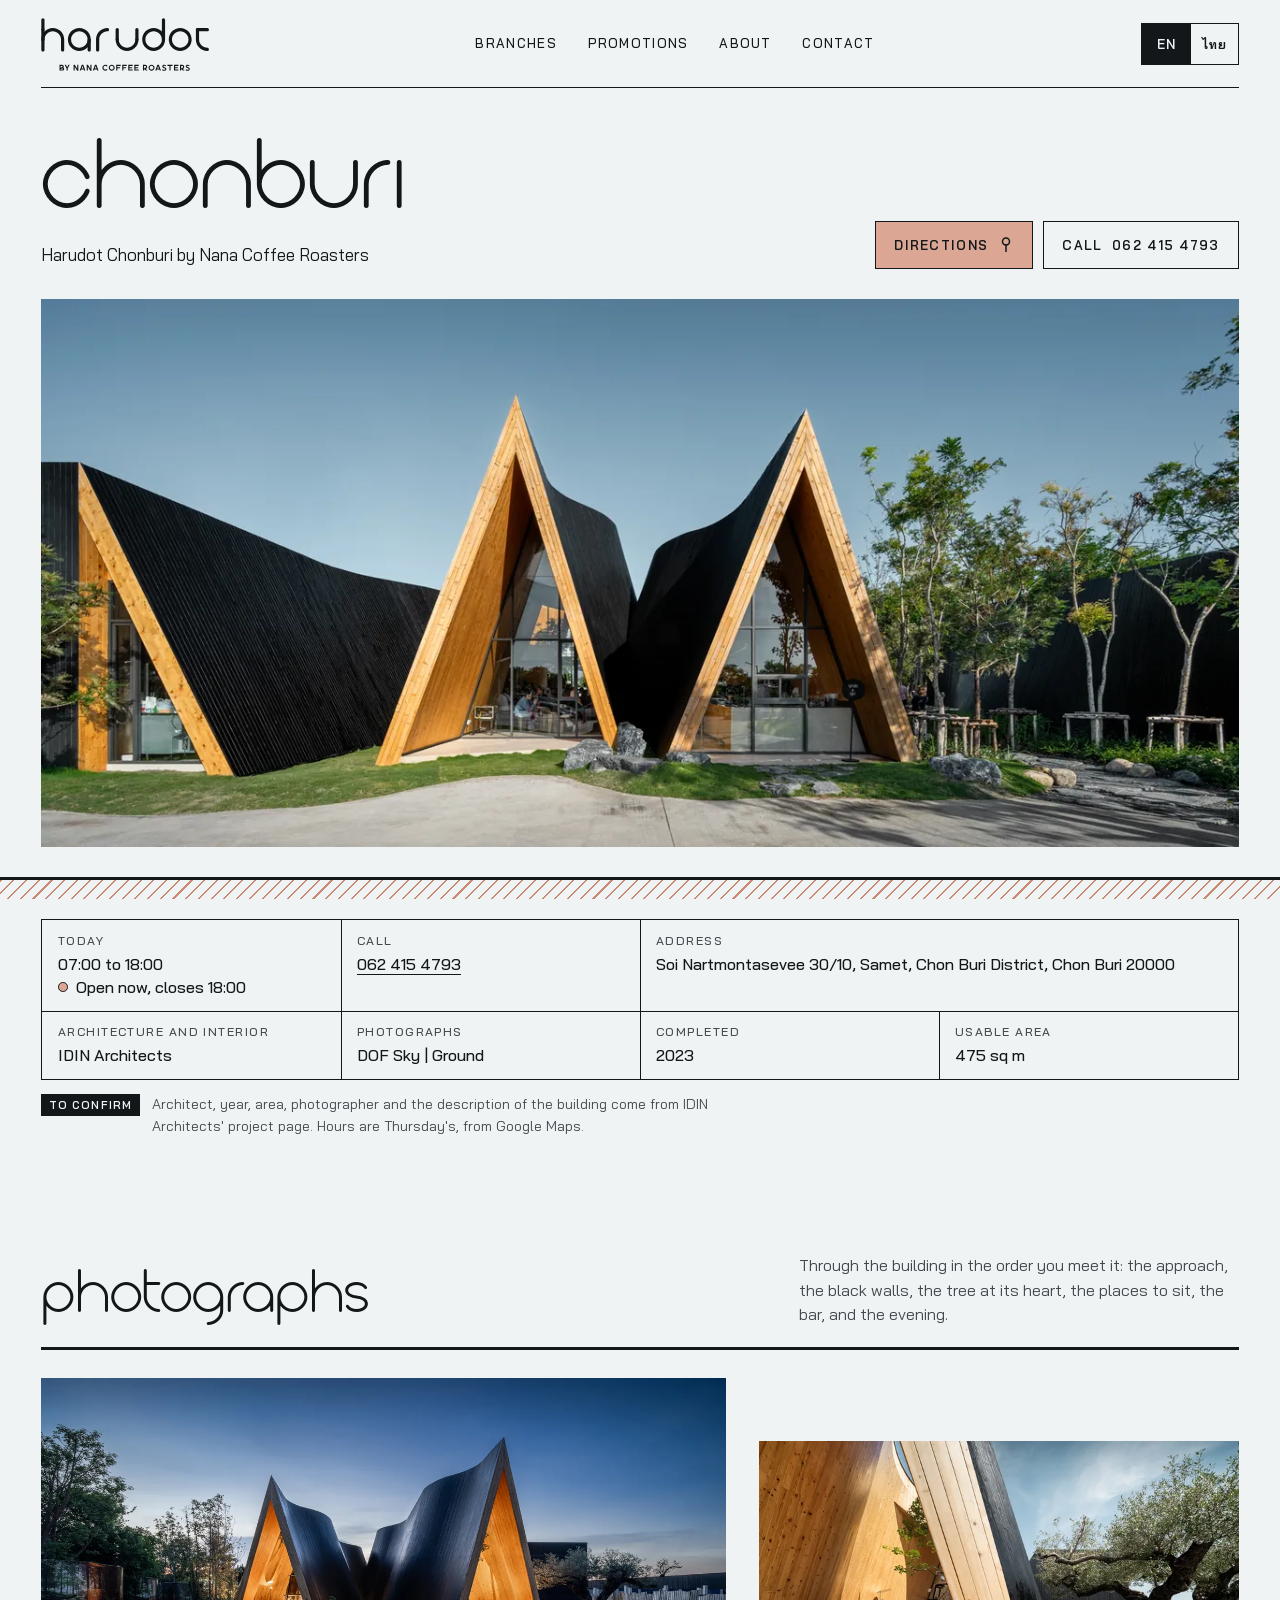
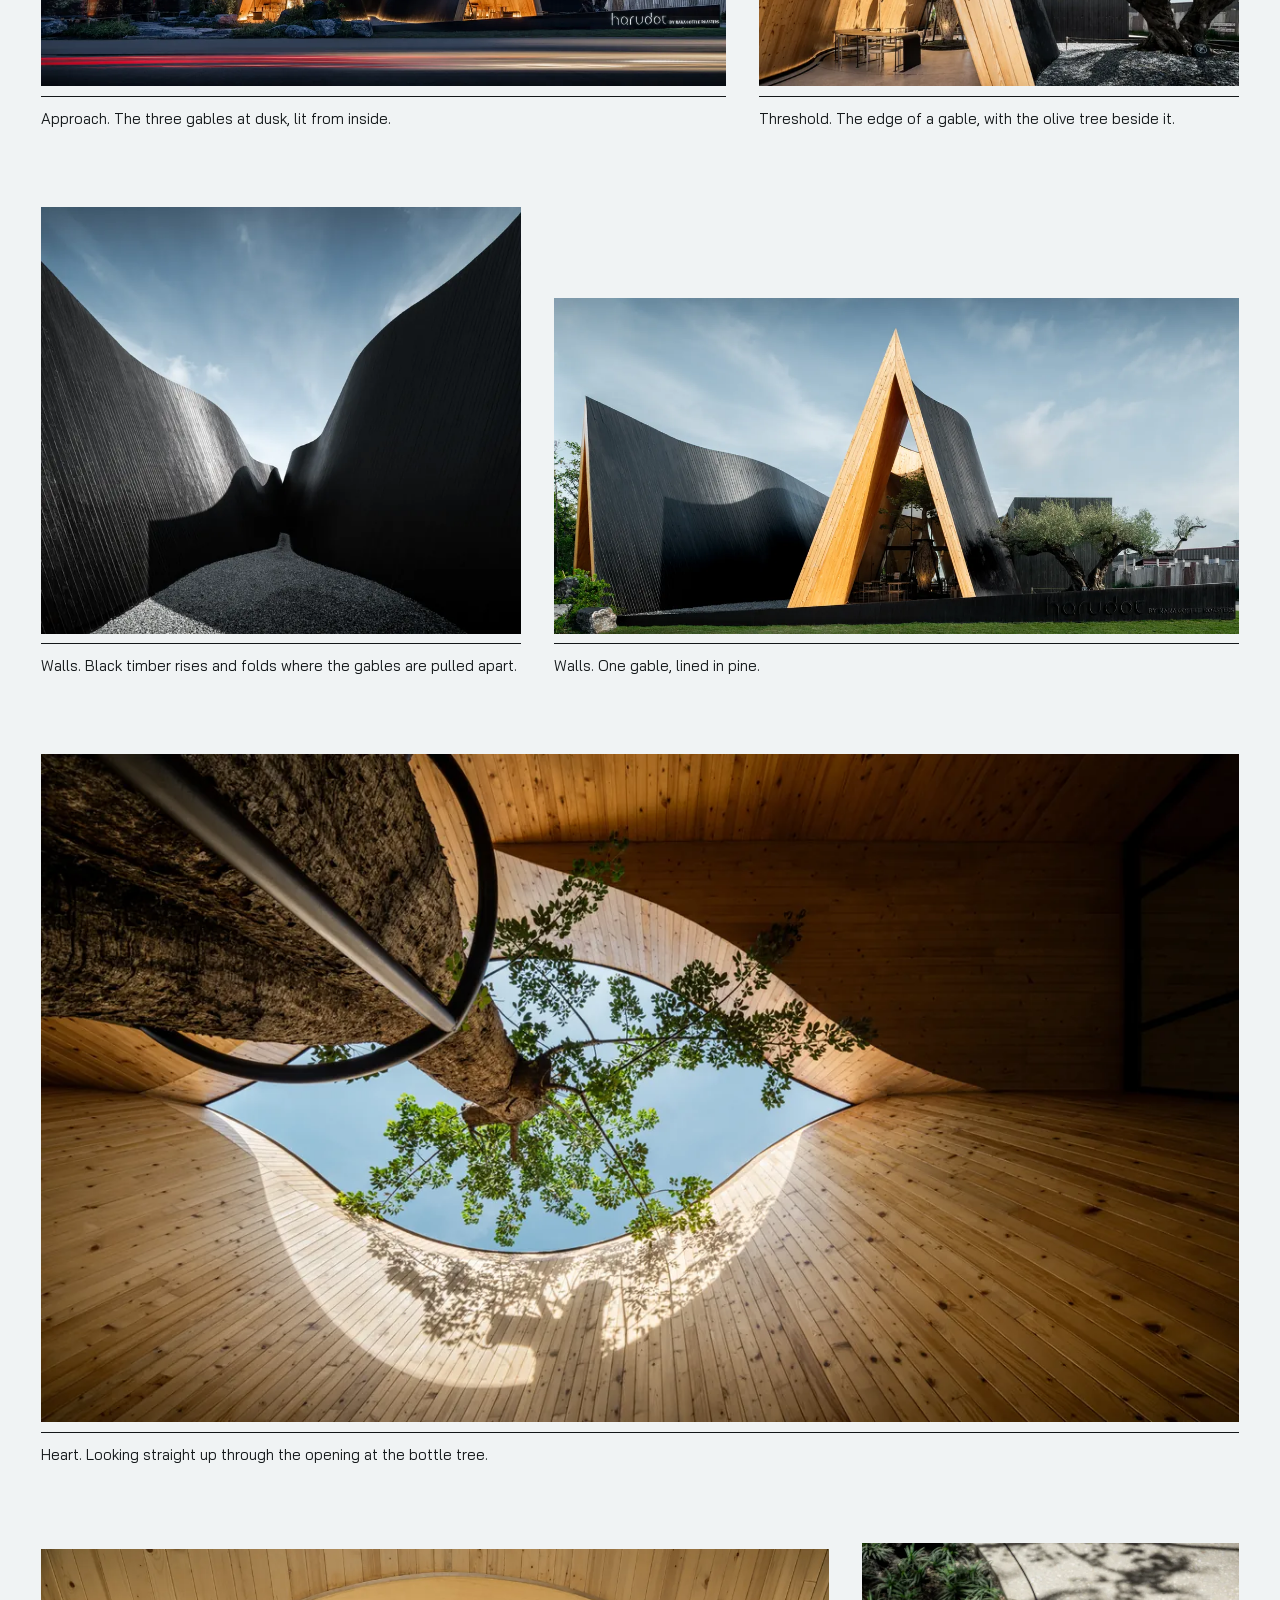
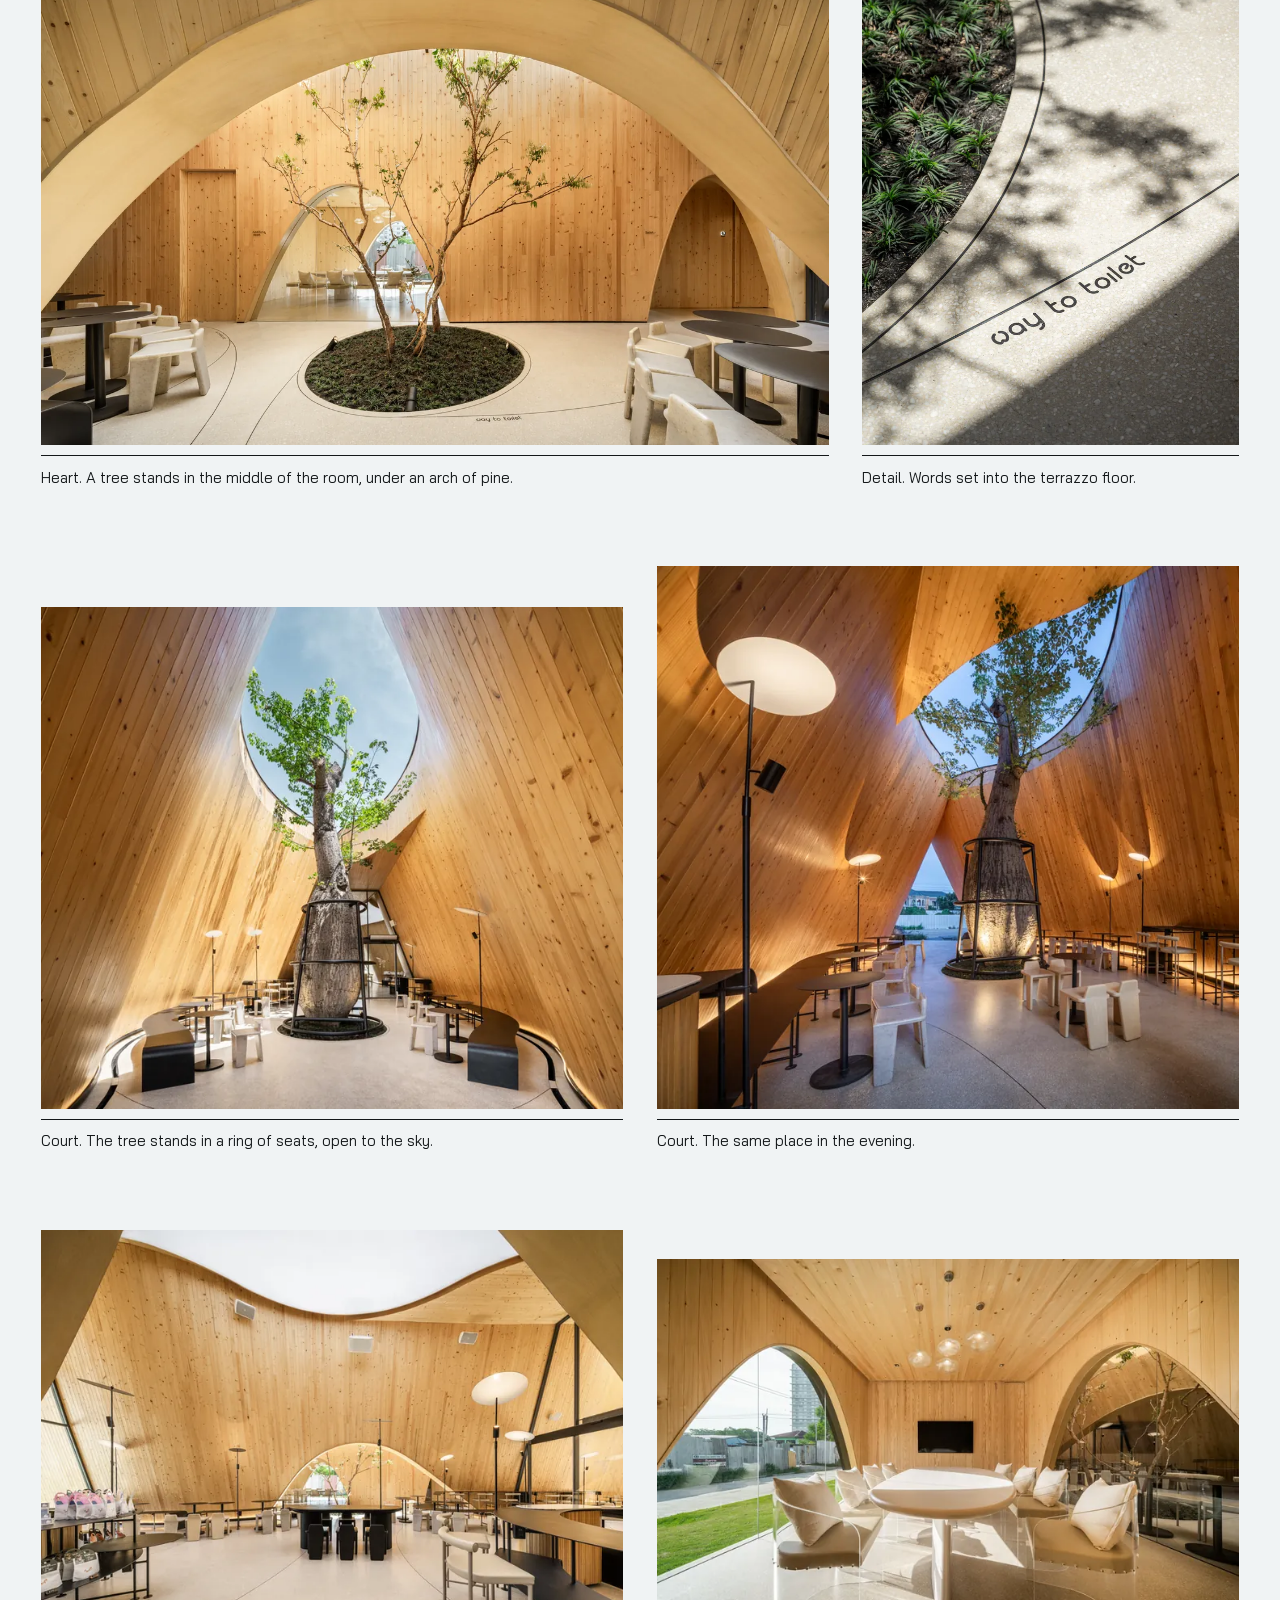
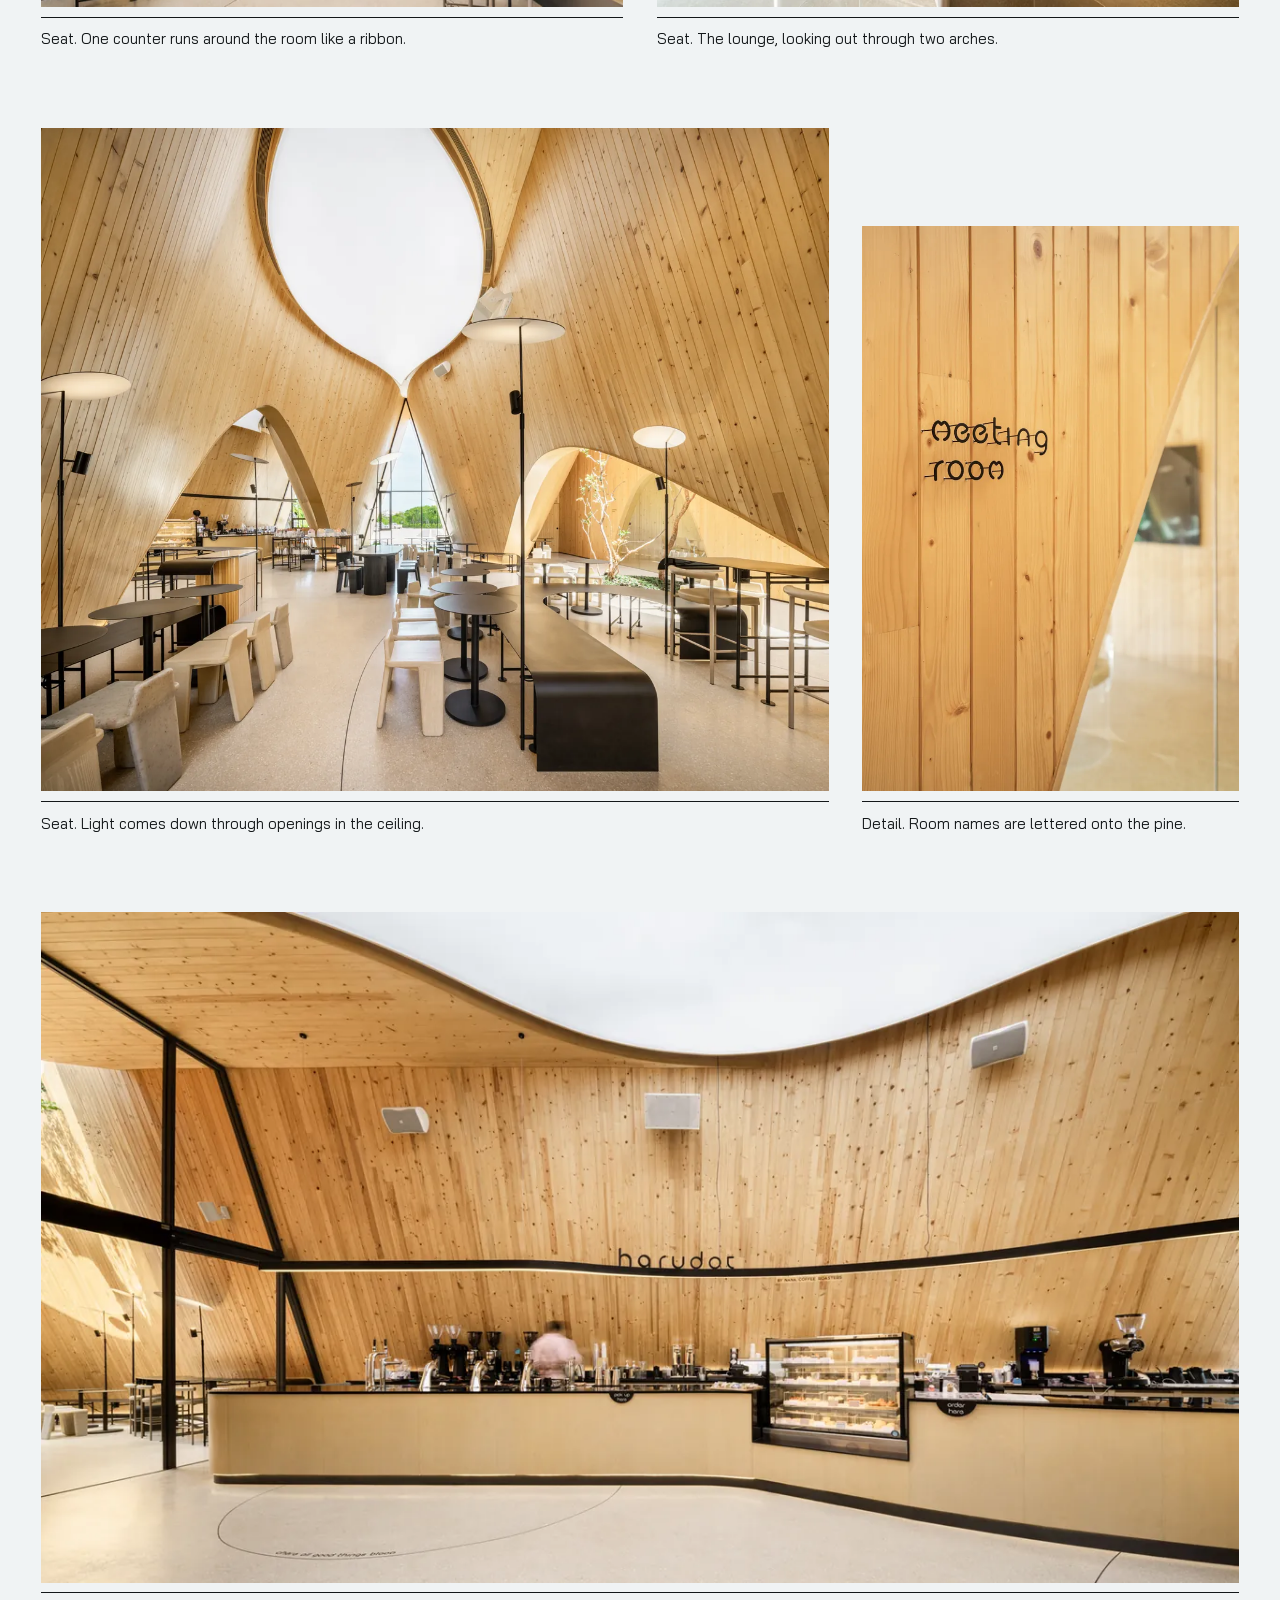
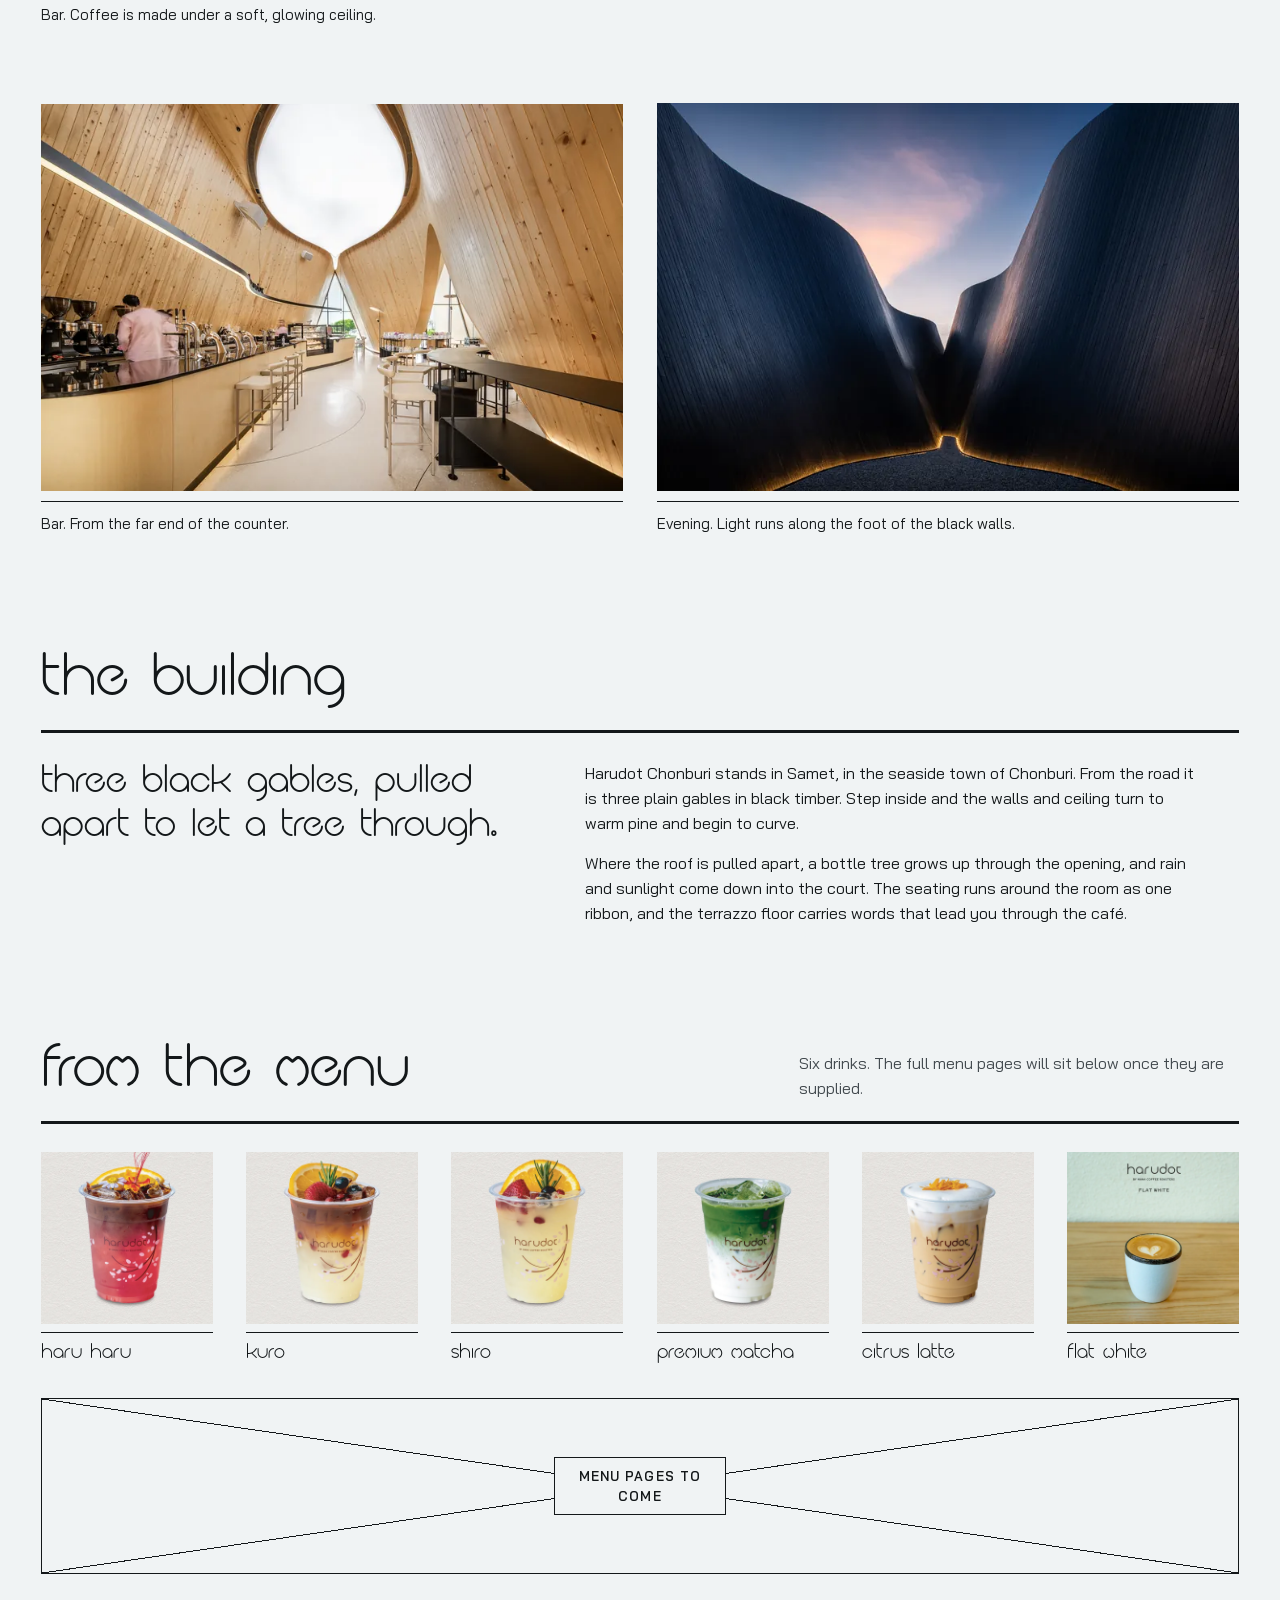
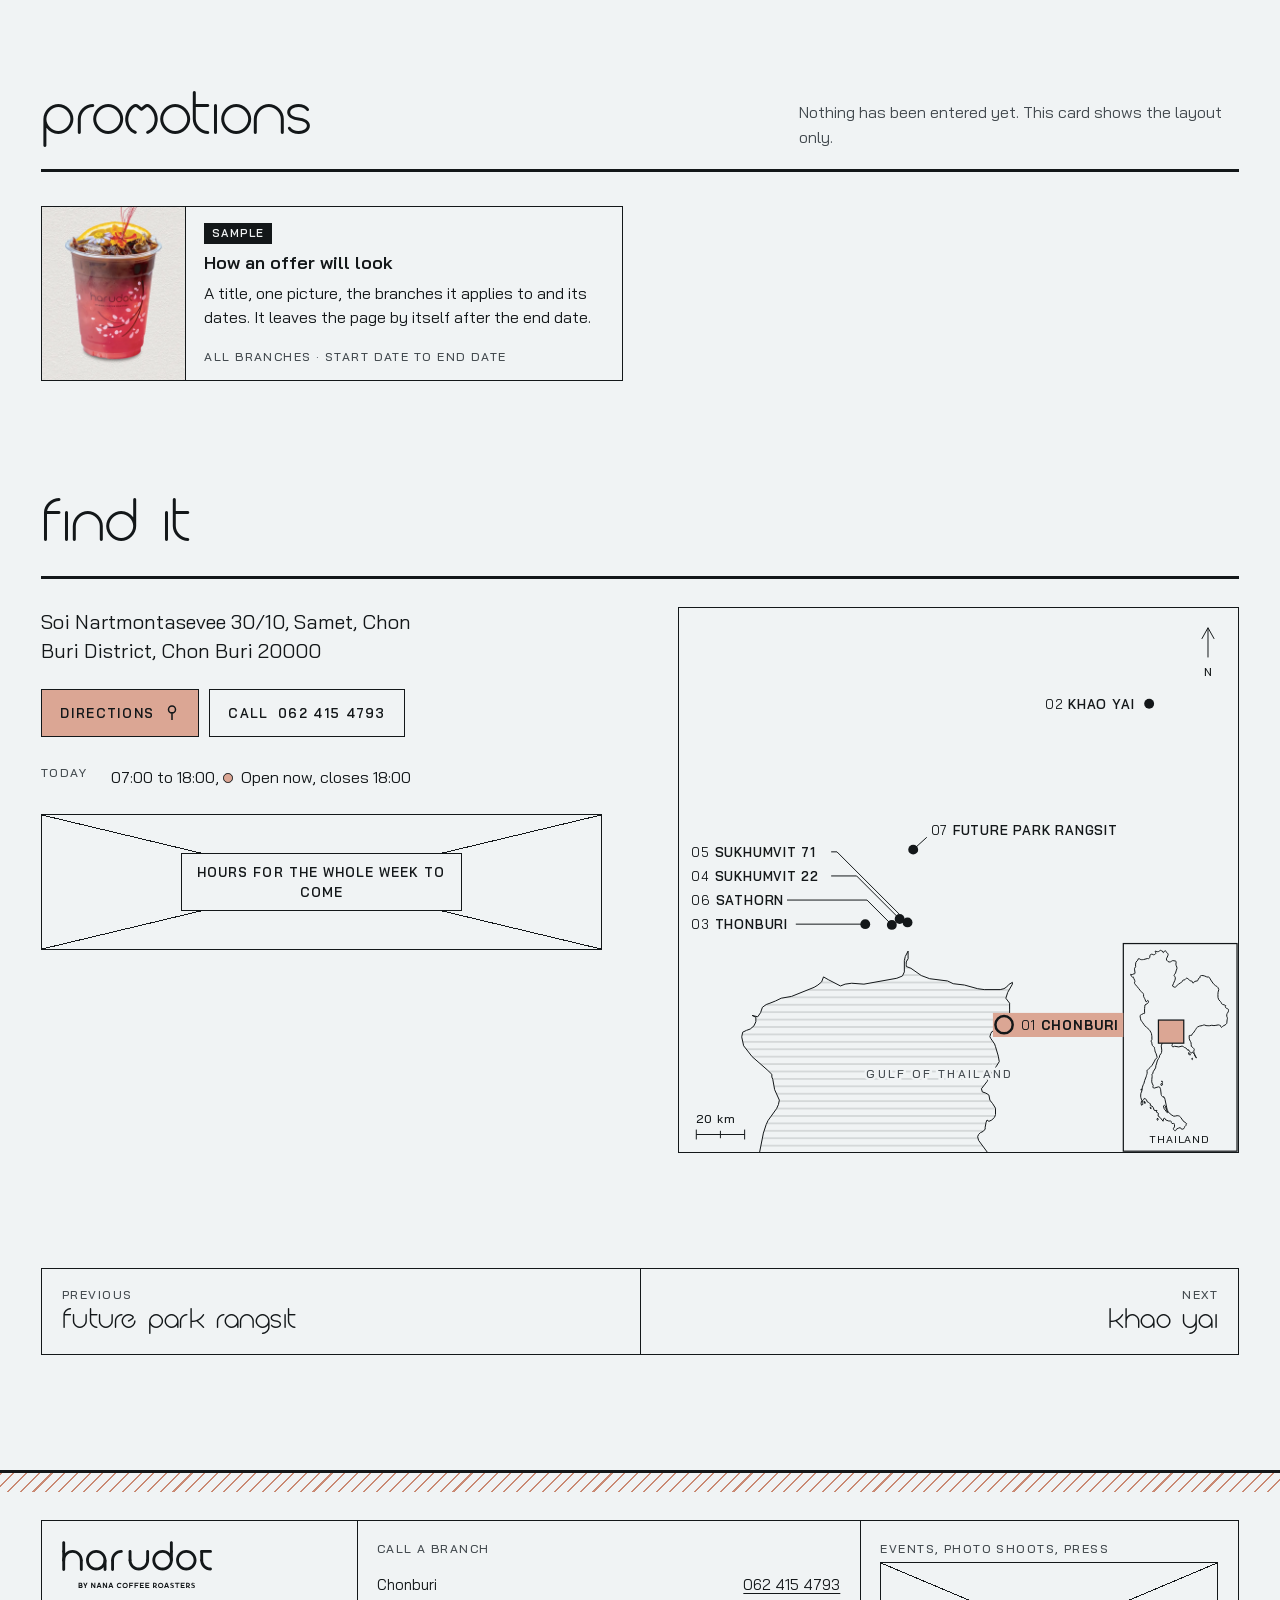
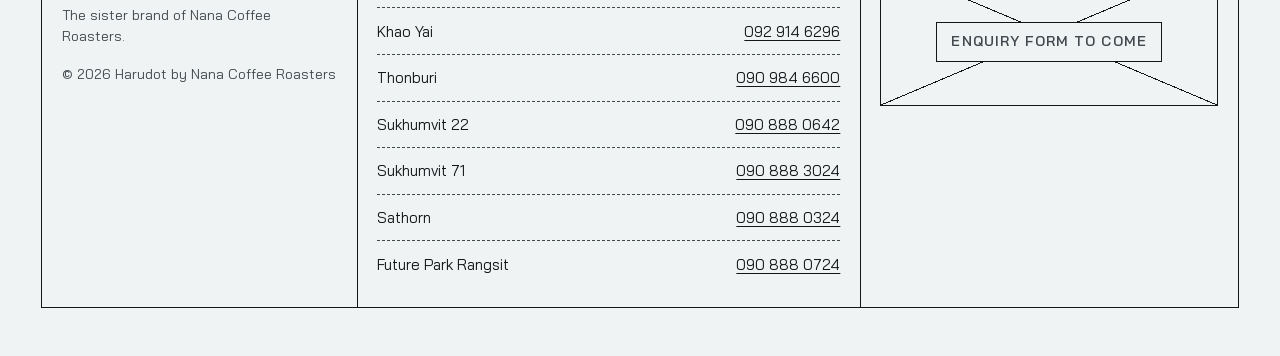
==== commit 3856b969: "Apply the design review's fixes to the prototype Map labels now have separate tap rows (two labels u" ====
--- a/prototype/chonburi.html
+++ b/prototype/chonburi.html
@@ -85,17 +85,27 @@
   <div><dt class="lbl"><span data-l="en" lang="en">Completed</span><span data-l="th" lang="th">แล้วเสร็จ</span></dt><dd>2023</dd></div>
   <div><dt class="lbl"><span data-l="en" lang="en">Usable area</span><span data-l="th" lang="th">พื้นที่ใช้สอย</span></dt><dd><span data-l="en" lang="en">475 sq m</span><span data-l="th" lang="th">475 ตร.ม.</span></dd></div>
 </dl>
+<p class="check"><span class="chip"><span data-l="en" lang="en">To confirm</span><span data-l="th" lang="th">รอยืนยัน</span></span><span><span data-l="en" lang="en">Architect, year, area, photographer and the description of the building come from IDIN Architects' project page. Hours are Thursday's, from Google Maps.</span><span data-l="th" lang="th">ชื่อสถาปนิก ปีที่แล้วเสร็จ พื้นที่ ชื่อช่างภาพ และคำบรรยายอาคาร นำมาจากหน้าโครงการของ IDIN Architects เวลาทำการเป็นของวันพฤหัสบดีจาก Google Maps</span></span></p>
 
 <section class="sec" id="plates">
-  <div class="sec__head"><h2><span data-l="en" lang="en">plates</span><span data-l="th" lang="th">ภาพถ่าย</span></h2><p><span data-l="en" lang="en">Through the building in the order you meet it: approach, threshold, heart, detail, seat, bar.</span><span data-l="th" lang="th">เดินชมอาคารตามลำดับที่คุณจะได้พบ ตั้งแต่ทางเข้า ธรณีประตู ใจกลางอาคาร รายละเอียด ที่นั่ง จนถึงบาร์</span></p></div>
+  <div class="sec__head"><h2><span data-l="en" lang="en">photographs</span><span data-l="th" lang="th">ภาพถ่าย</span></h2><p><span data-l="en" lang="en">Through the building in the order you meet it: the approach, the black walls, the tree at its heart, the places to sit, the bar, and the evening.</span><span data-l="th" lang="th">เดินชมอาคารตามลำดับที่คุณจะได้พบ ตั้งแต่ทางเข้า ผนังสีดำ ต้นไม้ใจกลางอาคาร ที่นั่ง บาร์ จนถึงยามเย็น</span></p></div>
   <div class="plates">
     <figure class="fig s7"><img src="assets/img/chonburi/082-1280.webp" srcset="assets/img/chonburi/082-720.webp 720w, assets/img/chonburi/082-1280.webp 1280w, assets/img/chonburi/082-2000.webp 2000w" sizes="(max-width: 820px) 100vw, 58vw" width="2000" height="900" alt="Approach. The three gables at dusk, lit from inside." loading="lazy" decoding="async"><figcaption><span data-l="en" lang="en">Approach. The three gables at dusk, lit from inside.</span><span data-l="th" lang="th">ทางเข้า จั่วสามหลังยามพลบค่ำ สว่างจากแสงภายใน</span></figcaption></figure>
     <figure class="fig s5"><img src="assets/img/chonburi/016-1280.webp" srcset="assets/img/chonburi/016-720.webp 720w, assets/img/chonburi/016-1280.webp 1280w, assets/img/chonburi/016-2000.webp 2000w" sizes="(max-width: 820px) 100vw, 42vw" width="2000" height="1026" alt="Threshold. The edge of a gable, with the olive tree beside it." loading="lazy" decoding="async"><figcaption><span data-l="en" lang="en">Threshold. The edge of a gable, with the olive tree beside it.</span><span data-l="th" lang="th">ธรณีประตู ขอบจั่วและต้นมะกอกที่อยู่เคียงกัน</span></figcaption></figure>
+    <figure class="fig s5"><img src="assets/img/chonburi/012-1280.webp" srcset="assets/img/chonburi/012-720.webp 720w, assets/img/chonburi/012-1280.webp 1280w, assets/img/chonburi/012-2000.webp 2000w" sizes="(max-width: 820px) 100vw, 42vw" width="2000" height="1781" alt="Walls. Black timber rises and folds where the gables are pulled apart." loading="lazy" decoding="async"><figcaption><span data-l="en" lang="en">Walls. Black timber rises and folds where the gables are pulled apart.</span><span data-l="th" lang="th">ผนัง ไม้สีดำโค้งตัวขึ้นตรงจุดที่จั่วแยกออกจากกัน</span></figcaption></figure>
+    <figure class="fig s7"><img src="assets/img/chonburi/005-1280.webp" srcset="assets/img/chonburi/005-720.webp 720w, assets/img/chonburi/005-1280.webp 1280w, assets/img/chonburi/005-2000.webp 2000w" sizes="(max-width: 820px) 100vw, 58vw" width="2000" height="981" alt="Walls. One gable, lined in pine." loading="lazy" decoding="async"><figcaption><span data-l="en" lang="en">Walls. One gable, lined in pine.</span><span data-l="th" lang="th">ผนัง จั่วหนึ่งหลังกรุด้วยไม้สน</span></figcaption></figure>
+    <figure class="fig"><img src="assets/img/chonburi/025-1280.webp" srcset="assets/img/chonburi/025-720.webp 720w, assets/img/chonburi/025-1280.webp 1280w, assets/img/chonburi/025-2000.webp 2000w" sizes="100vw" width="2000" height="1116" alt="Heart. Looking straight up through the opening at the bottle tree." loading="lazy" decoding="async"><figcaption><span data-l="en" lang="en">Heart. Looking straight up through the opening at the bottle tree.</span><span data-l="th" lang="th">ใจกลางอาคาร มองขึ้นไปผ่านช่องเปิดสู่ต้นไม้และท้องฟ้า</span></figcaption></figure>
     <figure class="fig s8"><img src="assets/img/chonburi/053-1280.webp" srcset="assets/img/chonburi/053-720.webp 720w, assets/img/chonburi/053-1280.webp 1280w, assets/img/chonburi/053-2000.webp 2000w" sizes="(max-width: 820px) 100vw, 66vw" width="2000" height="1261" alt="Heart. A tree stands in the middle of the room, under an arch of pine." loading="lazy" decoding="async"><figcaption><span data-l="en" lang="en">Heart. A tree stands in the middle of the room, under an arch of pine.</span><span data-l="th" lang="th">ใจกลางอาคาร ต้นไม้ยืนอยู่กลางห้องใต้ซุ้มโค้งไม้สน</span></figcaption></figure>
     <figure class="fig s4"><img src="assets/img/chonburi/063-1280.webp" srcset="assets/img/chonburi/063-720.webp 720w, assets/img/chonburi/063-1280.webp 1280w" sizes="(max-width: 820px) 100vw, 34vw" width="1280" height="1707" alt="Detail. Words set into the terrazzo floor." loading="lazy" decoding="async"><figcaption><span data-l="en" lang="en">Detail. Words set into the terrazzo floor.</span><span data-l="th" lang="th">รายละเอียด ถ้อยคำที่ฝังอยู่ในพื้นหินขัด</span></figcaption></figure>
+    <figure class="fig s6"><img src="assets/img/chonburi/023-1280.webp" srcset="assets/img/chonburi/023-720.webp 720w, assets/img/chonburi/023-1280.webp 1280w, assets/img/chonburi/023-2000.webp 2000w" sizes="(max-width: 820px) 100vw, 50vw" width="2000" height="1724" alt="Court. The tree stands in a ring of seats, open to the sky." loading="lazy" decoding="async"><figcaption><span data-l="en" lang="en">Court. The tree stands in a ring of seats, open to the sky.</span><span data-l="th" lang="th">ลานกลาง ต้นไม้ยืนอยู่กลางวงที่นั่ง เปิดโล่งสู่ท้องฟ้า</span></figcaption></figure>
+    <figure class="fig s6"><img src="assets/img/chonburi/072-1280.webp" srcset="assets/img/chonburi/072-720.webp 720w, assets/img/chonburi/072-1280.webp 1280w, assets/img/chonburi/072-2000.webp 2000w" sizes="(max-width: 820px) 100vw, 50vw" width="2000" height="1866" alt="Court. The same place in the evening." loading="lazy" decoding="async"><figcaption><span data-l="en" lang="en">Court. The same place in the evening.</span><span data-l="th" lang="th">ลานกลาง มุมเดียวกันในยามเย็น</span></figcaption></figure>
     <figure class="fig s6"><img src="assets/img/chonburi/049-1280.webp" srcset="assets/img/chonburi/049-720.webp 720w, assets/img/chonburi/049-1280.webp 1280w, assets/img/chonburi/049-2000.webp 2000w" sizes="(max-width: 820px) 100vw, 50vw" width="2000" height="1297" alt="Seat. One counter runs around the room like a ribbon." loading="lazy" decoding="async"><figcaption><span data-l="en" lang="en">Seat. One counter runs around the room like a ribbon.</span><span data-l="th" lang="th">ที่นั่ง เคาน์เตอร์เส้นเดียวทอดยาวรอบห้องดั่งริบบิ้น</span></figcaption></figure>
     <figure class="fig s6"><img src="assets/img/chonburi/040-1280.webp" srcset="assets/img/chonburi/040-720.webp 720w, assets/img/chonburi/040-1280.webp 1280w, assets/img/chonburi/040-2000.webp 2000w" sizes="(max-width: 820px) 100vw, 50vw" width="2000" height="1197" alt="Seat. The lounge, looking out through two arches." loading="lazy" decoding="async"><figcaption><span data-l="en" lang="en">Seat. The lounge, looking out through two arches.</span><span data-l="th" lang="th">ที่นั่ง มุมเลานจ์ที่มองออกไปผ่านซุ้มโค้งสองช่อง</span></figcaption></figure>
-    <figure class="fig s8 from3"><img src="assets/img/chonburi/044-1280.webp" srcset="assets/img/chonburi/044-720.webp 720w, assets/img/chonburi/044-1280.webp 1280w, assets/img/chonburi/044-2000.webp 2000w" sizes="(max-width: 820px) 100vw, 66vw" width="2000" height="1121" alt="Bar. Coffee is made under a soft, glowing ceiling." loading="lazy" decoding="async"><figcaption><span data-l="en" lang="en">Bar. Coffee is made under a soft, glowing ceiling.</span><span data-l="th" lang="th">บาร์ กาแฟถูกชงใต้ฝ้าเพดานที่เรืองแสงนุ่มนวล</span></figcaption></figure>
+    <figure class="fig s8"><img src="assets/img/chonburi/060-1280.webp" srcset="assets/img/chonburi/060-720.webp 720w, assets/img/chonburi/060-1280.webp 1280w, assets/img/chonburi/060-2000.webp 2000w" sizes="(max-width: 820px) 100vw, 66vw" width="2000" height="1686" alt="Seat. Light comes down through openings in the ceiling." loading="lazy" decoding="async"><figcaption><span data-l="en" lang="en">Seat. Light comes down through openings in the ceiling.</span><span data-l="th" lang="th">ที่นั่ง แสงส่องลงมาผ่านช่องเปิดบนเพดาน</span></figcaption></figure>
+    <figure class="fig s4"><img src="assets/img/chonburi/039-1280.webp" srcset="assets/img/chonburi/039-720.webp 720w, assets/img/chonburi/039-1280.webp 1280w" sizes="(max-width: 820px) 100vw, 34vw" width="1280" height="1919" alt="Detail. Room names are lettered onto the pine." loading="lazy" decoding="async"><figcaption><span data-l="en" lang="en">Detail. Room names are lettered onto the pine.</span><span data-l="th" lang="th">รายละเอียด ชื่อห้องเขียนลงบนผนังไม้สน</span></figcaption></figure>
+    <figure class="fig"><img src="assets/img/chonburi/044-1280.webp" srcset="assets/img/chonburi/044-720.webp 720w, assets/img/chonburi/044-1280.webp 1280w, assets/img/chonburi/044-2000.webp 2000w" sizes="100vw" width="2000" height="1121" alt="Bar. Coffee is made under a soft, glowing ceiling." loading="lazy" decoding="async"><figcaption><span data-l="en" lang="en">Bar. Coffee is made under a soft, glowing ceiling.</span><span data-l="th" lang="th">บาร์ กาแฟถูกชงใต้ฝ้าเพดานที่เรืองแสงนุ่มนวล</span></figcaption></figure>
+    <figure class="fig s6"><img src="assets/img/chonburi/043-1280.webp" srcset="assets/img/chonburi/043-720.webp 720w, assets/img/chonburi/043-1280.webp 1280w, assets/img/chonburi/043-2000.webp 2000w" sizes="(max-width: 820px) 100vw, 50vw" width="2000" height="1331" alt="Bar. From the far end of the counter." loading="lazy" decoding="async"><figcaption><span data-l="en" lang="en">Bar. From the far end of the counter.</span><span data-l="th" lang="th">บาร์ มองจากปลายเคาน์เตอร์</span></figcaption></figure>
+    <figure class="fig s6"><img src="assets/img/chonburi/077-1280.webp" srcset="assets/img/chonburi/077-720.webp 720w, assets/img/chonburi/077-1280.webp 1280w, assets/img/chonburi/077-2000.webp 2000w" sizes="(max-width: 820px) 100vw, 50vw" width="2000" height="1333" alt="Evening. Light runs along the foot of the black walls." loading="lazy" decoding="async"><figcaption><span data-l="en" lang="en">Evening. Light runs along the foot of the black walls.</span><span data-l="th" lang="th">ยามเย็น แสงไฟทอดยาวตามแนวฐานผนังสีดำ</span></figcaption></figure>
   </div>
 </section>
 
@@ -111,8 +121,9 @@
 </section>
 
 <section class="sec" id="menu">
-  <div class="sec__head"><h2><span data-l="en" lang="en">from the menu</span><span data-l="th" lang="th">จากเมนู</span></h2><p><span data-l="en" lang="en">Six drinks. The full menu pages will sit here once they are supplied.</span><span data-l="th" lang="th">เครื่องดื่มหกรายการ หน้าเมนูฉบับเต็มจะแสดงที่นี่เมื่อได้รับไฟล์</span></p></div>
+  <div class="sec__head"><h2><span data-l="en" lang="en">from the menu</span><span data-l="th" lang="th">จากเมนู</span></h2><p><span data-l="en" lang="en">Six drinks. The full menu pages will sit below once they are supplied.</span><span data-l="th" lang="th">เครื่องดื่มหกรายการ หน้าเมนูฉบับเต็มจะแสดงด้านล่างเมื่อได้รับไฟล์</span></p></div>
   <ul class="menu"><li><img src="assets/img/drinks/haru-haru.webp" width="720" height="720" alt="Haru haru, as served at Harudot" loading="lazy" decoding="async"><p>haru haru</p></li><li><img src="assets/img/drinks/kuro.webp" width="720" height="720" alt="Kuro, as served at Harudot" loading="lazy" decoding="async"><p>kuro</p></li><li><img src="assets/img/drinks/shiro.webp" width="720" height="720" alt="Shiro, as served at Harudot" loading="lazy" decoding="async"><p>shiro</p></li><li><img src="assets/img/drinks/premium-matcha.webp" width="720" height="720" alt="Premium matcha, as served at Harudot" loading="lazy" decoding="async"><p>premium matcha</p></li><li><img src="assets/img/drinks/citrus-latte.webp" width="720" height="720" alt="Citrus latte, as served at Harudot" loading="lazy" decoding="async"><p>citrus latte</p></li><li><img src="assets/img/drinks/flat-white.webp" width="720" height="720" alt="Flat white, as served at Harudot" loading="lazy" decoding="async"><p>flat white</p></li></ul>
+  <div class="void"><div><p><span data-l="en" lang="en">Menu pages to come</span><span data-l="th" lang="th">หน้าเมนูกำลังตามมา</span></p></div></div>
 </section>
 
 <section class="sec" id="promotions">
@@ -133,8 +144,9 @@
       <address data-l="en" lang="en">Soi Nartmontasevee 30/10, Samet, Chon Buri District, Chon Buri 20000</address><address data-l="th" lang="th">ซอยนารถมนตเสวี 30/10 ตำบลเสม็ด อำเภอเมืองชลบุรี ชลบุรี 20000</address>
       <div class="acts"><a class="btn btn--fill" href="https://maps.app.goo.gl/tfMDVUywMt3NgQyj7" target="_blank" rel="noopener"><span data-l="en" lang="en">Directions</span><span data-l="th" lang="th">เส้นทาง</span><svg viewBox="0 0 16 16" fill="none" stroke="currentColor" stroke-width="1.5" aria-hidden="true"><path d="M8 15V7M8 1v0M4.5 4.5a3.5 3.5 0 1 1 7 0a3.5 3.5 0 0 1-7 0Z"/></svg></a><a class="btn" href="tel:+66624154793"><span data-l="en" lang="en">Call</span><span data-l="th" lang="th">โทร</span> 062 415 4793</a></div>
       <dl><dt class="lbl"><span data-l="en" lang="en">Today</span><span data-l="th" lang="th">วันนี้</span></dt><dd><span data-hours="chonburi">07:00 to 18:00</span>, <span class="state" data-state="chonburi"><i></i><span></span></span></dd></dl>
+      <div class="void"><div><p><span data-l="en" lang="en">Hours for the whole week to come</span><span data-l="th" lang="th">เวลาทำการทั้งสัปดาห์กำลังตามมา</span></p></div></div>
     </div>
-    <div><svg class="map map-d" viewBox="0 0 452 440" role="group" aria-label="Map of Harudot branches around Bangkok, Chonburi and Khao Yai"><defs><pattern id="sea-d" width="6" height="6" patternUnits="userSpaceOnUse"><path d="M0 3h6" class="sea-line"/></pattern></defs><rect width="452" height="440" fill="url(#sea-d)"/><path class="land" d="M250.702,442L242.392,430.732L241.632,427.805L242.392,425.975L243.913,424.511L246.194,423.414L247.715,421.584L247.715,420.12L248.475,416.094L249.236,414.264L250.756,415.362L253.037,414.264L255.319,412.068L256.079,409.872L256.079,404.747L253.798,401.086L251.517,398.157L250.756,394.13L249.236,393.031L247.715,392.299L245.434,391.567L244.673,389.004L249.236,383.144L252.277,376.918L256.839,370.691L259.121,367.028L258.36,362.632L256.079,354.938L255.319,352.739L252.277,348.342L251.517,346.876L252.277,344.311L253.037,342.845L254.558,342.112L256.079,336.98L259.121,335.881L262.922,334.781L266.724,332.582L267.485,329.649L267.485,324.517L267.485,319.75L264.443,315.717L265.964,310.95L269.766,304.348L269.766,302.881L266.724,304.715L265.204,306.549L262.922,308.016L259.881,308.749L246.954,308.749L241.632,308.016L230.986,305.082L221.862,303.981L217.3,301.781L202.852,299.947L196.009,297.379L187.645,291.51L183.843,290.042L183.843,288.575L183.843,286.373L185.364,283.805L185.364,280.87L185.364,277.567L183.082,281.97L182.322,285.273L182.322,294.444L180.801,297.746L176.239,299.58L149.626,304.348L139.741,303.615L134.418,304.348L130.616,305.815L120.731,300.68L116.929,298.479L115.408,302.514L112.367,305.082L109.325,306.915L91.076,314.25L82.712,315.717L78.15,317.917L73.587,319.75L70.546,320.85L67.504,323.05L65.984,327.45L63.702,330.749L59.14,329.649L62.182,331.115L62.182,334.781L60.661,338.08L57.619,340.646L54.578,341.745L51.536,343.211L50.776,346.876L50.776,347.243L52.297,354.205L59.14,362.998L71.306,373.622L72.067,374.354L73.587,375.819L75.108,377.285L75.108,379.482L75.869,381.313L77.389,389.736L81.191,398.157L80.431,401.818L78.91,405.113L72.067,414.63L70.546,417.924L68.265,424.877L65.223,440.244L64.818,442L-2,442L-2,-2L454,-2L454,442Z"/><text class="place" x="211.2" y="380.1" text-anchor="middle" font-size="9.5">GULF OF THAILAND</text><g class="scale" transform="translate(14,426)"><path d="M0 0h39.1M0 -4v8M19.5 -3v6M39.1 -4v8"/><text x="0" y="-9" font-size="9.5">20 km</text></g><g class="north" transform="translate(428,22)"><path d="M0 18V-6m0 0-5 9m5-9 5 9"/><text x="0" y="33" text-anchor="middle" font-size="9.5">N</text></g><g class="key" transform="translate(359,271)"><rect x=".5" y=".5" width="92" height="168"/><path d="M56.529,93.388L56.357,94.408L55.839,94L55.942,93.473L56.184,93.252ZM54.803,90.326L54.838,90.565L54.354,90.394L54.182,90.479L53.595,90.411L53.319,89.05L53.388,88.726L53.768,88.828L54.354,89.509L54.631,89.969ZM16.276,130.121L16.173,130.844L15.793,130.827L15.379,131.281L15.206,131.348L14.861,129.903L15.24,127.868L15.448,127.566L15.724,128.104L16.518,128.356L16.173,129.516ZM32.709,7.101L32.64,7.704L32.881,7.829L33.192,7.562L33.641,6.87L34.09,6.48L34.573,6.391L35.125,6.87L35.678,7.882L36.265,8.467L36.506,8.521L36.713,8.982L36.748,9.443L36.472,10.382L36.023,11.48L35.333,12.825L35.574,13.956L36.472,14.893L37.542,15.44L38.681,15.281L39.268,15.016L39.751,14.575L40.235,14.363L40.787,14.31L42.617,14.628L43.169,14.946L43.238,15.564L43.031,17.188L43.307,18.369L43.825,19.603L43.86,20.748L43.238,22.613L42.72,24.388L42.133,25.231L41.719,25.793L41.581,26.161L41.616,26.512L42.03,27.038L42.444,27.722L42.548,28.388L42.513,29.194L42.203,30.28L41.132,32.677L40.235,34.809L40.718,35.245L41.547,35.56L42.133,35.874L42.72,35.664L43.998,34.407L45.102,33.464L46.449,32.52L46.518,32.432L47.726,31.733L48.244,31.103L48.555,30.28L48.969,29.965L49.521,30.158L50.212,29.807L51.04,28.914L51.696,28.493L52.145,28.564L52.939,29.124L54.078,30.158L55.114,30.788L56.012,30.98L56.46,31.365L56.426,31.943L56.633,32.31L57.047,32.467L57.22,32.397L57.185,32.117L57.6,31.715L58.463,31.173L59.326,30.858L60.223,30.77L60.81,30.333L61.19,29.229L61.742,28.388L62.226,28.003L62.812,27.81L62.985,27.547L62.674,27.196L62.709,26.863L63.054,26.494L63.814,26.354L64.987,26.407L66.334,26.758L67.887,27.424L68.923,27.652L69.406,27.407L70.373,28.441L71.788,30.735L72.997,32.485L73.998,33.656L75.068,34.564L76.173,35.193L77.001,36.048L77.726,37.671L77.174,39.901L77.036,41.833L77.105,44.215L77.761,46.021L79.003,47.288L79.728,48.311L79.936,49.074L80.902,49.75L82.663,50.304L83.388,50.807L83.077,51.257L83.077,51.776L83.319,52.382L83.906,52.866L84.872,53.264L85.459,53.679L85.632,54.112L85.597,54.803L85.39,55.788L84.976,56.531L84.389,57.049L84.32,57.463L84.182,58.084L84.182,59.361L84.596,60.223L84.734,61.308L84.493,62.187L84.285,63.995L84.251,64.7L84.044,65.285L83.526,65.869L82.766,66.419L81.834,66.901L81.247,67.107L81.109,67.21L80.695,67.76L80.177,68.292L79.798,68.292L79.521,68.017L79.314,67.674L79.176,66.918L78.313,66.54L77.346,66.299L75.413,66.677L73.825,66.883L72.064,66.626L70.407,66.952L69.717,67.004L68.923,66.952L68.163,66.952L67.404,66.832L66.058,66.368L65.54,66.402L64.435,66.798L63.296,67.055L62.226,67.244L60.603,68.035L59.429,69.185L59.084,69.992L58.497,70.815L57.703,72.102L56.667,73.336L55.942,73.901L56.15,74.227L55.942,74.638L54.838,74.809L53.94,74.878L53.768,75.083L53.871,77.565L54.182,78.505L54.769,79.633L55.148,80.249L55.425,82.093L55.494,83.646L56.736,84.636L57.461,85.386L57.945,86.034L57.772,86.46L57.496,87.721L57.772,89.339L59.533,92.844L59.671,93.099L59.464,93.133L59.188,92.453L58.29,91.313L58.014,90.105L56.978,88.76L56.426,88.232L56.219,88.675L55.908,89.152L54.872,88.471L54.009,87.738L53.215,86.358L53.112,86.682L52.904,86.972L52.007,85.881L51.04,85.011L50.177,84.687L49.659,84.397L49.142,83.936L48.071,83.459L45.379,84.141L41.995,83.612L40.684,84.124L40.131,83.8L39.82,83.203L40.131,82.196L40.2,80.061L40.614,78.556L40.407,77.411L40.614,76.88L40.753,76.144L40.235,75.853L37.818,75.271L37.3,74.809L36.679,75.34L33.779,75.631L32.709,76.076L31.708,76.914L31.432,78.009L32.018,78.71L32.398,79.958L31.362,82.657L31.19,83.442L31.604,86.75L31.432,88.556L30.879,89.765L29.982,90.837L29.602,92.691L28.911,93.541L27.945,95.478L27.323,97.906L26.875,99.026L26.598,101.095L24.665,104.212L24.216,105.973L23.526,106.65L23.768,107.175L23.802,108.054L23.56,110.404L23.491,112.347L23.768,113.394L24.7,115.454L24.492,116.061L24.389,116.905L25.148,117.293L25.735,117.411L28.877,116.432L29.947,116.685L30.361,117.596L30.637,118.389L31.155,122.668L31.432,123.477L32.087,124.234L32.778,125.025L33.02,124.891L33.054,124.588L33.089,124.251L33.745,125.059L34.228,126.573L35.885,134.573L36.368,135.597L36.748,136.654L35.747,136.134L35.471,134.371L35.194,133.616L34.815,133.515L34.262,133.515L34.228,133.212L34.642,132.625L34.573,131.936L33.986,131.365L33.054,131.818L33.089,133.061L33.503,134.019L35.091,136.15L35.609,137.04L36.23,137.292L37.162,137.157L38.267,138.063L39.13,138.902L41.305,140.193L42.617,140.059L44.032,139.74L44.964,139.824L45.896,140.16L47.001,141.233L48.796,143.931L51.696,146.175L51.386,146.728L51.247,147.565L50.108,148.704L49.936,149.356L49.487,150.193L48.693,150.628L48.037,150.712L47.623,150.645L47.346,150.478L46.898,149.691L46.656,149.457L46.449,149.39L44.999,149.942L43.583,150.528L43.342,151.08L42.962,151.699L42.548,151.95L42.203,152L41.892,151.632L41.374,151.164L40.96,150.712L41.063,149.992L41.857,148.921L41.961,148.185L41.857,146.895L41.65,146.159L41.409,146.142L41.029,146.025L39.924,146.142L39.372,145.305L39.13,144.4L38.785,144.065L38.405,143.864L37.577,144.182L36.955,143.998L34.849,143.194L34.055,141.92L33.606,141.886L33.227,142.021L33.089,142.322L32.847,143.797L32.674,144.249L30.292,141.266L28.635,140.042L28.842,137.828L28.359,137.392L27.738,137.359L27.254,136.738L27.669,135.412L27.013,135.664L26.115,135.613L25.39,135.261L24.838,133.431L24.458,132.877L23.698,131.902L22.697,131.902L22.352,131.449L22.421,130.272L21.696,129.55L20.73,128.944L19.936,128.608L19.107,126.691L18.451,126.22L17.899,125.85L17.139,126.102L16.898,126.792L16.38,127.448L15.827,127.364L15.275,126.994L14.654,125.076L14.516,123.914L14.688,121.742L15.482,119.788L15.931,116.668L16.621,114.694L17.07,114.036L17.761,111.351L19.107,107.902L19.245,107.175L19.521,106.345L19.728,105.567L19.797,104.331L19.625,103.687L19.625,103.315L19.901,102.857L20.868,102.078L22.179,100.79L23.768,98.975L25.39,96.208L26.184,94.595L26.529,94.017L26.875,93.847L27.427,93.286L27.807,92.674L27.841,92.368L26.944,89.339L26.391,88.351L26.081,87.193L25.942,86.341L25.735,85.574L25.839,84.841L25.528,84.397L24.803,83.817L24.044,82.964L23.595,81.564L23.595,80.778L23.146,80.095L22.974,79.377L23.25,78.693L23.629,78.112L23.595,75.511L23.457,74.723L23.25,73.336L22.766,72.29L22.076,71.056L21.316,70.043L19.28,68.206L17.83,66.987L17.105,65.852L16.207,64.579L15.551,63.65L14.723,62.48L14.308,60.878L14.067,59.171L14.205,58.602L14.585,58.239L15.102,57.929L15.517,57.86L16.69,57.083L17.519,57.152L17.692,56.979L17.761,56.617L17.657,55.062L17.726,52.987L17.864,51.292L18.037,50.183L20.212,48.884L20.661,48.311L20.868,47.705L20.868,47.167L20.695,46.75L20.384,46.507L18.969,47.635L18.693,47.375L18.037,45.535L17.761,44.98L17.381,44.302L16.932,43.364L16.863,41.729L16.552,40.928L14.826,39.204L14.032,38.281L12.962,36.938L11.685,35.333L10.373,33.831L9.751,32.887L9.544,32.677L9.475,32.31L9.855,31.278L9.682,30.245L9.026,28.879L8.75,28.02L8.819,27.687L8.509,27.564L7.784,27.635L7.093,27.003L6.403,25.635L6.368,25.389L6.575,25.406L7.404,25.635L7.715,25.599L8.301,25.283L9.199,24.95L9.751,24.844L9.924,24.686L9.993,24.353L9.544,21.205L9.613,20.554L10.476,19.198L10.373,17.823L10.614,15.846L11.547,14.486L12.272,13.868L12.513,12.895L12.824,12.683L13.411,12.771L14.654,13.497L15.171,13.532L15.931,13.514L16.725,13.461L17.105,13.39L19.659,12.683L20.212,12.595L20.764,12.683L21.144,12.648L21.558,12.329L21.834,11.745L22.145,9.921L22.318,9.584L22.663,9.318L23.215,9.141L23.837,9.159L24.665,9.513L25.183,9.531L25.77,9.389L26.288,9.123L26.598,8.804L26.771,8.414L26.633,7.687L26.253,6.746L26.357,6.639L27.047,6.835L28.083,7.065L28.842,7.012L29.36,6.852L29.843,6.409L30.499,6L31.086,6.089L31.57,6.462ZM32.26,112.719L32.156,112.871L31.777,112.567L31.501,112.212L31.362,111.773L31.949,111.79L32.226,112.212ZM32.226,113.783L32.26,114.34L32.053,114.998L31.19,115.386L30.879,114.863L30.948,114.036L31.086,113.833L31.949,113.884ZM28.29,143.478L28.117,143.529L27.772,142.741L28.221,141.618L28.67,142.993ZM18.037,129.819L17.933,129.987L17.45,128.137L18.14,128.625ZM15.31,118.979L14.757,119.097L14.826,118.557L14.964,118.22L15.24,118.136L15.344,118.709ZM22.697,133.128L22.939,134.304L22.594,134.052L22.318,133.548L22.318,132.809L22.387,132.692Z"/><rect class="here" x="28.9" y="62.4" width="20.5" height="18.7"/><text x="46" y="162" text-anchor="middle" font-size="8.5">THAILAND</text></g><g class="pt" data-branch="chonburi" role="button" tabindex="0" aria-pressed="false" aria-label="Harudot Chonburi"><rect class="hit" x="257" y="323.4" width="104.5" height="27.5"/><circle class="dot" cx="263" cy="337.1" r="4"/><text x="277" y="341.1" text-anchor="start" font-size="10.5"><tspan class="n">01</tspan> CHONBURI</text></g><g class="pt" data-branch="khao-yai" role="button" tabindex="0" aria-pressed="false" aria-label="Harudot Khao Yai"><rect class="hit" x="289.9" y="63.8" width="102.5" height="27.5"/><circle class="dot" cx="380.4" cy="77.5" r="4"/><text x="368.4" y="81.5" text-anchor="end" font-size="10.5"><tspan class="n">02</tspan> KHAO YAI</text></g><g class="pt" data-branch="thonburi" role="button" tabindex="0" aria-pressed="false" aria-label="Harudot Thonburi"><path class="lead" d="M94.5 255.8H150.7L150.7 255.8"/><rect class="hit" x="6" y="242.1" width="90.5" height="27.5"/><circle class="dot" cx="150.7" cy="255.8" r="4"/><text x="10" y="259.8" text-anchor="start" font-size="10.5"><tspan class="n">03</tspan> THONBURI</text></g><g class="pt" data-branch="sukhumvit-22" role="button" tabindex="0" aria-pressed="false" aria-label="Harudot Sukhumvit 22"><path class="lead" d="M123.1 216.8H143.7L178.5 251.6"/><rect class="hit" x="6" y="207.1" width="119.1" height="54.3"/><circle class="dot" cx="178.5" cy="251.6" r="4"/><text x="10" y="220.8" text-anchor="start" font-size="10.5"><tspan class="n">04</tspan> SUKHUMVIT 22</text></g><g class="pt" data-branch="sukhumvit-71" role="button" tabindex="0" aria-pressed="false" aria-label="Harudot Sukhumvit 71"><path class="lead" d="M123.1 197.3H127.8L184.9 254.4"/><rect class="hit" x="6" y="187.6" width="119.1" height="76.6"/><circle class="dot" cx="184.9" cy="254.4" r="4"/><text x="10" y="201.3" text-anchor="start" font-size="10.5"><tspan class="n">05</tspan> SUKHUMVIT 71</text></g><g class="pt" data-branch="sathorn" role="button" tabindex="0" aria-pressed="false" aria-label="Harudot Sathorn"><path class="lead" d="M87.4 236.3H152.1L172.2 256.4"/><rect class="hit" x="6" y="226.6" width="83.4" height="39.6"/><circle class="dot" cx="172.2" cy="256.4" r="4"/><text x="10" y="240.3" text-anchor="start" font-size="10.5"><tspan class="n">06</tspan> SATHORN</text></g><g class="pt" data-branch="future-park-rangsit" role="button" tabindex="0" aria-pressed="false" aria-label="Harudot Future Park Rangsit"><path class="lead" d="M189.5 195.5L200.5 185.5"/><rect class="hit" x="183.5" y="169.8" width="183.1" height="35.5"/><circle class="dot" cx="189.5" cy="195.5" r="4"/><text x="203.5" y="183.5" text-anchor="start" font-size="10.5"><tspan class="n">07</tspan> FUTURE PARK RANGSIT</text></g></svg><svg class="map map-m" viewBox="0 0 358 330" role="group" aria-label="Map of Harudot branches around Bangkok, Chonburi and Khao Yai"><defs><pattern id="sea-m" width="6" height="6" patternUnits="userSpaceOnUse"><path d="M0 3h6" class="sea-line"/></pattern></defs><rect width="358" height="330" fill="url(#sea-m)"/><path class="land" d="M192.052,332L191.983,331.907L191.381,329.589L191.983,328.14L193.188,326.98L194.994,326.111L196.199,324.661L196.199,323.502L196.801,320.313L197.403,318.864L198.608,319.734L200.415,318.864L202.221,317.125L202.824,315.385L202.824,311.326L201.017,308.427L199.21,306.107L198.608,302.917L197.403,302.047L196.199,301.467L194.392,300.887L193.79,298.857L197.403,294.216L199.812,289.285L203.426,284.353L205.233,281.452L204.63,277.97L202.824,271.876L202.221,270.134L199.812,266.651L199.21,265.49L199.812,263.459L200.415,262.297L201.619,261.717L202.824,257.653L205.233,256.782L208.244,255.911L211.255,254.169L211.857,251.846L211.857,247.781L211.857,244.006L209.448,240.811L210.653,237.035L213.664,231.807L213.664,230.645L211.255,232.097L210.051,233.55L208.244,234.712L205.835,235.293L195.597,235.293L191.381,234.712L182.949,232.388L175.722,231.516L172.109,229.773L160.666,228.321L155.246,226.287L148.621,221.638L145.61,220.476L145.61,219.314L145.61,217.57L146.814,215.536L146.814,213.211L146.814,210.595L145.008,214.083L144.405,216.698L144.405,223.963L143.201,226.577L139.587,228.03L118.509,231.807L110.68,231.226L106.464,231.807L103.453,232.969L95.623,228.902L92.612,227.159L91.408,230.354L88.999,232.388L86.59,233.84L72.136,239.649L65.511,240.811L61.897,242.554L58.284,244.006L55.875,244.877L53.466,246.619L52.261,250.104L50.455,252.717L46.841,251.846L49.25,253.007L49.25,255.911L48.046,258.524L45.637,260.556L43.228,261.427L40.819,262.588L40.216,265.49L40.216,265.781L41.421,271.295L46.841,278.26L56.477,286.674L57.079,287.254L58.284,288.415L59.488,289.575L59.488,291.315L60.091,292.766L61.295,299.437L64.306,306.107L63.704,309.007L62.5,311.616L57.079,319.154L55.875,321.763L54.068,327.27L53.132,332L-2,332L-2,-2L360,-2L360,332Z"/><text class="place" x="167.3" y="291.8" text-anchor="middle" font-size="10">GULF OF THAILAND</text><g class="scale" transform="translate(14,316)"><path d="M0 0h31M0 -4v8M15.5 -3v6M31 -4v8"/><text x="0" y="-9" font-size="10">20 km</text></g><g class="north" transform="translate(334,22)"><path d="M0 18V-6m0 0-5 9m5-9 5 9"/><text x="0" y="33" text-anchor="middle" font-size="10">N</text></g><g class="key" transform="translate(285,195)"><rect x=".5" y=".5" width="72" height="134"/><path d="M43.97,72.891L43.84,73.663L43.448,73.354L43.526,72.956L43.709,72.788ZM42.664,70.574L42.69,70.754L42.324,70.625L42.193,70.69L41.749,70.638L41.54,69.607L41.592,69.362L41.88,69.44L42.324,69.955L42.533,70.303ZM13.5,100.697L13.422,101.244L13.134,101.231L12.821,101.575L12.69,101.626L12.429,100.532L12.716,98.992L12.873,98.763L13.082,99.17L13.683,99.361L13.422,100.239ZM25.939,7.575L25.887,8.032L26.07,8.126L26.305,7.924L26.645,7.4L26.984,7.104L27.35,7.037L27.768,7.4L28.186,8.166L28.631,8.609L28.814,8.649L28.97,8.998L28.997,9.347L28.787,10.058L28.448,10.889L27.925,11.907L28.108,12.764L28.787,13.473L29.598,13.887L30.46,13.767L30.904,13.567L31.27,13.232L31.636,13.072L32.054,13.032L33.439,13.272L33.857,13.513L33.909,13.981L33.753,15.21L33.962,16.105L34.354,17.038L34.38,17.905L33.909,19.317L33.517,20.66L33.073,21.298L32.76,21.724L32.655,22.003L32.681,22.268L32.995,22.667L33.308,23.184L33.387,23.689L33.361,24.299L33.125,25.121L32.315,26.935L31.636,28.549L32.002,28.879L32.629,29.117L33.073,29.355L33.517,29.196L34.484,28.245L35.321,27.53L36.34,26.816L36.392,26.75L37.307,26.22L37.699,25.743L37.934,25.121L38.247,24.882L38.666,25.028L39.188,24.763L39.815,24.087L40.312,23.768L40.652,23.821L41.253,24.246L42.115,25.028L42.899,25.505L43.578,25.651L43.918,25.942L43.892,26.379L44.049,26.657L44.362,26.776L44.493,26.723L44.467,26.511L44.78,26.207L45.434,25.796L46.087,25.558L46.767,25.492L47.211,25.16L47.498,24.325L47.916,23.689L48.282,23.397L48.726,23.251L48.857,23.052L48.622,22.786L48.648,22.534L48.909,22.255L49.484,22.149L50.373,22.189L51.392,22.454L52.568,22.959L53.352,23.131L53.718,22.945L54.449,23.728L55.521,25.465L56.436,26.789L57.193,27.676L58.003,28.364L58.84,28.84L59.467,29.487L60.016,30.715L59.598,32.403L59.493,33.866L59.545,35.669L60.042,37.036L60.983,37.995L61.531,38.77L61.688,39.347L62.42,39.859L63.753,40.278L64.301,40.659L64.066,40.999L64.066,41.392L64.249,41.851L64.693,42.218L65.425,42.519L65.869,42.833L66,43.16L65.974,43.684L65.817,44.429L65.503,44.991L65.059,45.383L65.007,45.697L64.902,46.167L64.902,47.134L65.216,47.786L65.321,48.608L65.138,49.273L64.981,50.641L64.955,51.175L64.798,51.618L64.406,52.061L63.831,52.477L63.125,52.841L62.681,52.997L62.577,53.075L62.263,53.491L61.871,53.895L61.584,53.895L61.375,53.687L61.218,53.426L61.113,52.854L60.46,52.568L59.728,52.386L58.265,52.672L57.063,52.828L55.73,52.633L54.476,52.88L53.953,52.919L53.352,52.88L52.777,52.88L52.202,52.789L51.183,52.438L50.791,52.464L49.955,52.763L49.092,52.958L48.282,53.101L47.054,53.7L46.166,54.57L45.904,55.181L45.46,55.805L44.859,56.778L44.075,57.712L43.526,58.14L43.683,58.387L43.526,58.698L42.69,58.828L42.01,58.879L41.88,59.035L41.958,60.913L42.193,61.625L42.638,62.479L42.925,62.945L43.134,64.341L43.186,65.517L44.127,66.266L44.676,66.834L45.042,67.325L44.911,67.647L44.702,68.602L44.911,69.826L46.244,72.479L46.348,72.672L46.192,72.698L45.983,72.183L45.303,71.321L45.094,70.406L44.31,69.388L43.892,68.988L43.735,69.324L43.5,69.685L42.716,69.169L42.063,68.615L41.462,67.57L41.383,67.815L41.226,68.034L40.547,67.208L39.815,66.55L39.162,66.305L38.77,66.085L38.378,65.737L37.568,65.375L35.53,65.892L32.969,65.491L31.976,65.879L31.557,65.633L31.322,65.181L31.557,64.419L31.61,62.803L31.923,61.664L31.767,60.797L31.923,60.395L32.028,59.838L31.636,59.618L29.807,59.178L29.415,58.828L28.944,59.229L26.749,59.45L25.939,59.787L25.181,60.421L24.972,61.25L25.416,61.781L25.704,62.725L24.92,64.768L24.789,65.362L25.103,67.866L24.972,69.233L24.554,70.148L23.875,70.96L23.587,72.364L23.064,73.007L22.333,74.473L21.862,76.311L21.523,77.159L21.314,78.725L19.85,81.085L19.51,82.418L18.988,82.93L19.171,83.327L19.197,83.993L19.014,85.772L18.962,87.243L19.171,88.035L19.876,89.594L19.72,90.054L19.641,90.693L20.216,90.986L20.66,91.076L23.038,90.335L23.848,90.527L24.162,91.216L24.371,91.816L24.763,95.056L24.972,95.667L25.469,96.241L25.991,96.84L26.174,96.738L26.2,96.508L26.226,96.254L26.723,96.865L27.089,98.011L28.343,104.067L28.709,104.842L28.997,105.642L28.239,105.248L28.03,103.914L27.821,103.342L27.533,103.266L27.115,103.266L27.089,103.037L27.402,102.592L27.35,102.071L26.906,101.638L26.2,101.982L26.226,102.923L26.54,103.647L27.742,105.261L28.134,105.934L28.605,106.125L29.31,106.023L30.146,106.709L30.8,107.344L32.446,108.321L33.439,108.22L34.51,107.979L35.216,108.042L35.922,108.296L36.758,109.108L38.117,111.151L40.312,112.85L40.077,113.268L39.972,113.902L39.11,114.763L38.979,115.257L38.639,115.891L38.038,116.22L37.542,116.284L37.228,116.233L37.019,116.106L36.679,115.511L36.497,115.333L36.34,115.283L35.242,115.701L34.171,116.144L33.988,116.562L33.7,117.031L33.387,117.221L33.125,117.259L32.89,116.98L32.498,116.625L32.185,116.284L32.263,115.739L32.864,114.928L32.943,114.371L32.864,113.395L32.707,112.837L32.524,112.824L32.237,112.736L31.401,112.824L30.983,112.19L30.8,111.506L30.538,111.252L30.251,111.1L29.624,111.341L29.153,111.201L27.559,110.593L26.958,109.628L26.618,109.603L26.331,109.704L26.226,109.933L26.044,111.049L25.913,111.392L24.11,109.134L22.855,108.207L23.012,106.531L22.646,106.201L22.176,106.176L21.81,105.706L22.124,104.702L21.627,104.893L20.948,104.854L20.399,104.588L19.981,103.202L19.693,102.783L19.118,102.045L18.361,102.045L18.099,101.702L18.152,100.812L17.603,100.264L16.871,99.806L16.27,99.552L15.643,98.101L15.146,97.744L14.728,97.464L14.153,97.655L13.97,98.177L13.578,98.674L13.16,98.61L12.742,98.33L12.272,96.878L12.167,95.999L12.298,94.354L12.899,92.875L13.239,90.514L13.761,89.019L14.101,88.521L14.624,86.488L15.643,83.878L15.747,83.327L15.956,82.7L16.113,82.11L16.166,81.175L16.035,80.688L16.035,80.406L16.244,80.059L16.976,79.469L17.969,78.494L19.171,77.12L20.399,75.026L21,73.805L21.261,73.367L21.523,73.239L21.941,72.814L22.228,72.351L22.254,72.119L21.575,69.826L21.157,69.079L20.922,68.202L20.817,67.557L20.66,66.976L20.739,66.421L20.503,66.085L19.955,65.646L19.38,65L19.04,63.941L19.04,63.346L18.7,62.829L18.57,62.285L18.779,61.768L19.066,61.328L19.04,59.359L18.936,58.763L18.779,57.712L18.413,56.921L17.89,55.986L17.315,55.22L15.774,53.83L14.676,52.906L14.127,52.047L13.448,51.084L12.951,50.381L12.324,49.495L12.01,48.282L11.828,46.99L11.932,46.559L12.22,46.285L12.611,46.05L12.925,45.998L13.814,45.41L14.441,45.462L14.571,45.331L14.624,45.057L14.545,43.88L14.598,42.309L14.702,41.026L14.833,40.187L16.479,39.203L16.819,38.77L16.976,38.31L16.976,37.903L16.845,37.588L16.61,37.404L15.538,38.258L15.329,38.061L14.833,36.668L14.624,36.248L14.336,35.735L13.997,35.024L13.944,33.787L13.709,33.181L12.402,31.876L11.801,31.177L10.991,30.161L10.024,28.945L9.031,27.808L8.561,27.094L8.404,26.935L8.352,26.657L8.639,25.876L8.509,25.094L8.012,24.06L7.803,23.41L7.855,23.158L7.62,23.065L7.071,23.118L6.549,22.64L6.026,21.604L6,21.418L6.157,21.431L6.784,21.604L7.019,21.577L7.463,21.338L8.143,21.086L8.561,21.006L8.692,20.886L8.744,20.634L8.404,18.251L8.456,17.758L9.11,16.732L9.031,15.691L9.214,14.195L9.92,13.165L10.469,12.697L10.652,11.961L10.887,11.8L11.331,11.867L12.272,12.416L12.664,12.443L13.239,12.429L13.84,12.389L14.127,12.336L16.061,11.8L16.479,11.733L16.897,11.8L17.185,11.773L17.498,11.532L17.707,11.09L17.943,9.709L18.073,9.455L18.334,9.253L18.753,9.119L19.223,9.133L19.85,9.401L20.242,9.414L20.686,9.307L21.078,9.106L21.314,8.864L21.444,8.569L21.34,8.018L21.052,7.306L21.131,7.225L21.653,7.373L22.437,7.548L23.012,7.508L23.404,7.387L23.77,7.051L24.267,6.741L24.711,6.809L25.077,7.091ZM25.599,87.524L25.521,87.639L25.233,87.409L25.024,87.141L24.92,86.808L25.364,86.821L25.573,87.141ZM25.573,88.329L25.599,88.751L25.443,89.249L24.789,89.543L24.554,89.147L24.606,88.521L24.711,88.368L25.364,88.406ZM22.594,110.808L22.463,110.846L22.202,110.25L22.542,109.4L22.882,110.44ZM14.833,100.468L14.754,100.595L14.389,99.195L14.911,99.565ZM12.768,92.263L12.35,92.352L12.402,91.944L12.507,91.688L12.716,91.624L12.794,92.058ZM18.361,102.974L18.544,103.863L18.282,103.673L18.073,103.291L18.073,102.732L18.125,102.643Z"/><rect class="here" x="23" y="49.4" width="15.5" height="14.1"/><text x="36" y="128" text-anchor="middle" font-size="9">THAILAND</text></g><g class="pt" data-branch="chonburi" role="button" tabindex="0" aria-pressed="false" aria-label="Harudot Chonburi"><rect class="hit" x="202.3" y="243.2" width="42.5" height="29"/><circle class="dot" cx="208.3" cy="257.7" r="4"/><text x="222.3" y="261.7" text-anchor="start" font-size="11">01</text></g><g class="pt" data-branch="khao-yai" role="button" tabindex="0" aria-pressed="false" aria-label="Harudot Khao Yai"><rect class="hit" x="272.8" y="37.6" width="40.5" height="29"/><circle class="dot" cx="301.3" cy="52.1" r="4"/><text x="289.3" y="56.1" text-anchor="end" font-size="11">02</text></g><g class="pt" data-branch="thonburi" role="button" tabindex="0" aria-pressed="false" aria-label="Harudot Thonburi"><path class="lead" d="M32.5 193.3H119.4L119.4 193.3"/><rect class="hit" x="6" y="178.8" width="28.5" height="29"/><circle class="dot" cx="119.4" cy="193.3" r="4"/><text x="10" y="197.3" text-anchor="start" font-size="11">03</text></g><g class="pt" data-branch="sukhumvit-22" role="button" tabindex="0" aria-pressed="false" aria-label="Harudot Sukhumvit 22"><path class="lead" d="M32.5 151.3H102.7L141.4 190"/><rect class="hit" x="6" y="140.8" width="28.5" height="59.7"/><circle class="dot" cx="141.4" cy="190" r="4"/><text x="10" y="155.3" text-anchor="start" font-size="11">04</text></g><g class="pt" data-branch="sukhumvit-71" role="button" tabindex="0" aria-pressed="false" aria-label="Harudot Sukhumvit 71"><path class="lead" d="M32.5 130.3H84.6L146.5 192.2"/><rect class="hit" x="6" y="119.8" width="28.5" height="82.9"/><circle class="dot" cx="146.5" cy="192.2" r="4"/><text x="10" y="134.3" text-anchor="start" font-size="11">05</text></g><g class="pt" data-branch="sathorn" role="button" tabindex="0" aria-pressed="false" aria-label="Harudot Sathorn"><path class="lead" d="M32.5 172.3H114.9L136.4 193.8"/><rect class="hit" x="6" y="161.8" width="28.5" height="42.5"/><circle class="dot" cx="136.4" cy="193.8" r="4"/><text x="10" y="176.3" text-anchor="start" font-size="11">06</text></g><g class="pt" data-branch="future-park-rangsit" role="button" tabindex="0" aria-pressed="false" aria-label="Harudot Future Park Rangsit"><path class="lead" d="M150.1 145.6L161.1 135.6"/><rect class="hit" x="144.1" y="119.1" width="42.5" height="37"/><circle class="dot" cx="150.1" cy="145.6" r="4"/><text x="164.1" y="133.6" text-anchor="start" font-size="11">07</text></g></svg></div>
+    <div><svg class="map map-d" viewBox="0 0 452 440" role="group" aria-label="Map of Harudot branches around Bangkok, Chonburi and Khao Yai"><defs><pattern id="sea-d" width="6" height="6" patternUnits="userSpaceOnUse"><path d="M0 3h6" class="sea-line"/></pattern></defs><rect width="452" height="440" fill="url(#sea-d)"/><path class="land" d="M250.702,442L242.392,430.732L241.632,427.805L242.392,425.975L243.913,424.511L246.194,423.414L247.715,421.584L247.715,420.12L248.475,416.094L249.236,414.264L250.756,415.362L253.037,414.264L255.319,412.068L256.079,409.872L256.079,404.747L253.798,401.086L251.517,398.157L250.756,394.13L249.236,393.031L247.715,392.299L245.434,391.567L244.673,389.004L249.236,383.144L252.277,376.918L256.839,370.691L259.121,367.028L258.36,362.632L256.079,354.938L255.319,352.739L252.277,348.342L251.517,346.876L252.277,344.311L253.037,342.845L254.558,342.112L256.079,336.98L259.121,335.881L262.922,334.781L266.724,332.582L267.485,329.649L267.485,324.517L267.485,319.75L264.443,315.717L265.964,310.95L269.766,304.348L269.766,302.881L266.724,304.715L265.204,306.549L262.922,308.016L259.881,308.749L246.954,308.749L241.632,308.016L230.986,305.082L221.862,303.981L217.3,301.781L202.852,299.947L196.009,297.379L187.645,291.51L183.843,290.042L183.843,288.575L183.843,286.373L185.364,283.805L185.364,280.87L185.364,277.567L183.082,281.97L182.322,285.273L182.322,294.444L180.801,297.746L176.239,299.58L149.626,304.348L139.741,303.615L134.418,304.348L130.616,305.815L120.731,300.68L116.929,298.479L115.408,302.514L112.367,305.082L109.325,306.915L91.076,314.25L82.712,315.717L78.15,317.917L73.587,319.75L70.546,320.85L67.504,323.05L65.984,327.45L63.702,330.749L59.14,329.649L62.182,331.115L62.182,334.781L60.661,338.08L57.619,340.646L54.578,341.745L51.536,343.211L50.776,346.876L50.776,347.243L52.297,354.205L59.14,362.998L71.306,373.622L72.067,374.354L73.587,375.819L75.108,377.285L75.108,379.482L75.869,381.313L77.389,389.736L81.191,398.157L80.431,401.818L78.91,405.113L72.067,414.63L70.546,417.924L68.265,424.877L65.223,440.244L64.818,442L-2,442L-2,-2L454,-2L454,442Z"/><text class="place" x="211.2" y="380.1" text-anchor="middle" font-size="9.5" data-l="en" lang="en">GULF OF THAILAND</text><text class="place" x="211.2" y="380.1" text-anchor="middle" font-size="9.5" data-l="th" lang="th">อ่าวไทย</text><g class="scale" transform="translate(14,426)"><path d="M0 0h39.1M0 -4v8M19.5 -3v6M39.1 -4v8"/><text x="0" y="-9" font-size="9.5" data-l="en" lang="en">20 km</text><text x="0" y="-9" font-size="9.5" data-l="th" lang="th">20 กม.</text></g><g class="north" transform="translate(428,22)"><path d="M0 18V-6m0 0-5 9m5-9 5 9"/><text x="0" y="33" text-anchor="middle" font-size="9.5">N</text></g><g class="key" transform="translate(359,271)"><rect x=".5" y=".5" width="92" height="168"/><path d="M56.529,93.388L56.357,94.408L55.839,94L55.942,93.473L56.184,93.252ZM54.803,90.326L54.838,90.565L54.354,90.394L54.182,90.479L53.595,90.411L53.319,89.05L53.388,88.726L53.768,88.828L54.354,89.509L54.631,89.969ZM16.276,130.121L16.173,130.844L15.793,130.827L15.379,131.281L15.206,131.348L14.861,129.903L15.24,127.868L15.448,127.566L15.724,128.104L16.518,128.356L16.173,129.516ZM32.709,7.101L32.64,7.704L32.881,7.829L33.192,7.562L33.641,6.87L34.09,6.48L34.573,6.391L35.125,6.87L35.678,7.882L36.265,8.467L36.506,8.521L36.713,8.982L36.748,9.443L36.472,10.382L36.023,11.48L35.333,12.825L35.574,13.956L36.472,14.893L37.542,15.44L38.681,15.281L39.268,15.016L39.751,14.575L40.235,14.363L40.787,14.31L42.617,14.628L43.169,14.946L43.238,15.564L43.031,17.188L43.307,18.369L43.825,19.603L43.86,20.748L43.238,22.613L42.72,24.388L42.133,25.231L41.719,25.793L41.581,26.161L41.616,26.512L42.03,27.038L42.444,27.722L42.548,28.388L42.513,29.194L42.203,30.28L41.132,32.677L40.235,34.809L40.718,35.245L41.547,35.56L42.133,35.874L42.72,35.664L43.998,34.407L45.102,33.464L46.449,32.52L46.518,32.432L47.726,31.733L48.244,31.103L48.555,30.28L48.969,29.965L49.521,30.158L50.212,29.807L51.04,28.914L51.696,28.493L52.145,28.564L52.939,29.124L54.078,30.158L55.114,30.788L56.012,30.98L56.46,31.365L56.426,31.943L56.633,32.31L57.047,32.467L57.22,32.397L57.185,32.117L57.6,31.715L58.463,31.173L59.326,30.858L60.223,30.77L60.81,30.333L61.19,29.229L61.742,28.388L62.226,28.003L62.812,27.81L62.985,27.547L62.674,27.196L62.709,26.863L63.054,26.494L63.814,26.354L64.987,26.407L66.334,26.758L67.887,27.424L68.923,27.652L69.406,27.407L70.373,28.441L71.788,30.735L72.997,32.485L73.998,33.656L75.068,34.564L76.173,35.193L77.001,36.048L77.726,37.671L77.174,39.901L77.036,41.833L77.105,44.215L77.761,46.021L79.003,47.288L79.728,48.311L79.936,49.074L80.902,49.75L82.663,50.304L83.388,50.807L83.077,51.257L83.077,51.776L83.319,52.382L83.906,52.866L84.872,53.264L85.459,53.679L85.632,54.112L85.597,54.803L85.39,55.788L84.976,56.531L84.389,57.049L84.32,57.463L84.182,58.084L84.182,59.361L84.596,60.223L84.734,61.308L84.493,62.187L84.285,63.995L84.251,64.7L84.044,65.285L83.526,65.869L82.766,66.419L81.834,66.901L81.247,67.107L81.109,67.21L80.695,67.76L80.177,68.292L79.798,68.292L79.521,68.017L79.314,67.674L79.176,66.918L78.313,66.54L77.346,66.299L75.413,66.677L73.825,66.883L72.064,66.626L70.407,66.952L69.717,67.004L68.923,66.952L68.163,66.952L67.404,66.832L66.058,66.368L65.54,66.402L64.435,66.798L63.296,67.055L62.226,67.244L60.603,68.035L59.429,69.185L59.084,69.992L58.497,70.815L57.703,72.102L56.667,73.336L55.942,73.901L56.15,74.227L55.942,74.638L54.838,74.809L53.94,74.878L53.768,75.083L53.871,77.565L54.182,78.505L54.769,79.633L55.148,80.249L55.425,82.093L55.494,83.646L56.736,84.636L57.461,85.386L57.945,86.034L57.772,86.46L57.496,87.721L57.772,89.339L59.533,92.844L59.671,93.099L59.464,93.133L59.188,92.453L58.29,91.313L58.014,90.105L56.978,88.76L56.426,88.232L56.219,88.675L55.908,89.152L54.872,88.471L54.009,87.738L53.215,86.358L53.112,86.682L52.904,86.972L52.007,85.881L51.04,85.011L50.177,84.687L49.659,84.397L49.142,83.936L48.071,83.459L45.379,84.141L41.995,83.612L40.684,84.124L40.131,83.8L39.82,83.203L40.131,82.196L40.2,80.061L40.614,78.556L40.407,77.411L40.614,76.88L40.753,76.144L40.235,75.853L37.818,75.271L37.3,74.809L36.679,75.34L33.779,75.631L32.709,76.076L31.708,76.914L31.432,78.009L32.018,78.71L32.398,79.958L31.362,82.657L31.19,83.442L31.604,86.75L31.432,88.556L30.879,89.765L29.982,90.837L29.602,92.691L28.911,93.541L27.945,95.478L27.323,97.906L26.875,99.026L26.598,101.095L24.665,104.212L24.216,105.973L23.526,106.65L23.768,107.175L23.802,108.054L23.56,110.404L23.491,112.347L23.768,113.394L24.7,115.454L24.492,116.061L24.389,116.905L25.148,117.293L25.735,117.411L28.877,116.432L29.947,116.685L30.361,117.596L30.637,118.389L31.155,122.668L31.432,123.477L32.087,124.234L32.778,125.025L33.02,124.891L33.054,124.588L33.089,124.251L33.745,125.059L34.228,126.573L35.885,134.573L36.368,135.597L36.748,136.654L35.747,136.134L35.471,134.371L35.194,133.616L34.815,133.515L34.262,133.515L34.228,133.212L34.642,132.625L34.573,131.936L33.986,131.365L33.054,131.818L33.089,133.061L33.503,134.019L35.091,136.15L35.609,137.04L36.23,137.292L37.162,137.157L38.267,138.063L39.13,138.902L41.305,140.193L42.617,140.059L44.032,139.74L44.964,139.824L45.896,140.16L47.001,141.233L48.796,143.931L51.696,146.175L51.386,146.728L51.247,147.565L50.108,148.704L49.936,149.356L49.487,150.193L48.693,150.628L48.037,150.712L47.623,150.645L47.346,150.478L46.898,149.691L46.656,149.457L46.449,149.39L44.999,149.942L43.583,150.528L43.342,151.08L42.962,151.699L42.548,151.95L42.203,152L41.892,151.632L41.374,151.164L40.96,150.712L41.063,149.992L41.857,148.921L41.961,148.185L41.857,146.895L41.65,146.159L41.409,146.142L41.029,146.025L39.924,146.142L39.372,145.305L39.13,144.4L38.785,144.065L38.405,143.864L37.577,144.182L36.955,143.998L34.849,143.194L34.055,141.92L33.606,141.886L33.227,142.021L33.089,142.322L32.847,143.797L32.674,144.249L30.292,141.266L28.635,140.042L28.842,137.828L28.359,137.392L27.738,137.359L27.254,136.738L27.669,135.412L27.013,135.664L26.115,135.613L25.39,135.261L24.838,133.431L24.458,132.877L23.698,131.902L22.697,131.902L22.352,131.449L22.421,130.272L21.696,129.55L20.73,128.944L19.936,128.608L19.107,126.691L18.451,126.22L17.899,125.85L17.139,126.102L16.898,126.792L16.38,127.448L15.827,127.364L15.275,126.994L14.654,125.076L14.516,123.914L14.688,121.742L15.482,119.788L15.931,116.668L16.621,114.694L17.07,114.036L17.761,111.351L19.107,107.902L19.245,107.175L19.521,106.345L19.728,105.567L19.797,104.331L19.625,103.687L19.625,103.315L19.901,102.857L20.868,102.078L22.179,100.79L23.768,98.975L25.39,96.208L26.184,94.595L26.529,94.017L26.875,93.847L27.427,93.286L27.807,92.674L27.841,92.368L26.944,89.339L26.391,88.351L26.081,87.193L25.942,86.341L25.735,85.574L25.839,84.841L25.528,84.397L24.803,83.817L24.044,82.964L23.595,81.564L23.595,80.778L23.146,80.095L22.974,79.377L23.25,78.693L23.629,78.112L23.595,75.511L23.457,74.723L23.25,73.336L22.766,72.29L22.076,71.056L21.316,70.043L19.28,68.206L17.83,66.987L17.105,65.852L16.207,64.579L15.551,63.65L14.723,62.48L14.308,60.878L14.067,59.171L14.205,58.602L14.585,58.239L15.102,57.929L15.517,57.86L16.69,57.083L17.519,57.152L17.692,56.979L17.761,56.617L17.657,55.062L17.726,52.987L17.864,51.292L18.037,50.183L20.212,48.884L20.661,48.311L20.868,47.705L20.868,47.167L20.695,46.75L20.384,46.507L18.969,47.635L18.693,47.375L18.037,45.535L17.761,44.98L17.381,44.302L16.932,43.364L16.863,41.729L16.552,40.928L14.826,39.204L14.032,38.281L12.962,36.938L11.685,35.333L10.373,33.831L9.751,32.887L9.544,32.677L9.475,32.31L9.855,31.278L9.682,30.245L9.026,28.879L8.75,28.02L8.819,27.687L8.509,27.564L7.784,27.635L7.093,27.003L6.403,25.635L6.368,25.389L6.575,25.406L7.404,25.635L7.715,25.599L8.301,25.283L9.199,24.95L9.751,24.844L9.924,24.686L9.993,24.353L9.544,21.205L9.613,20.554L10.476,19.198L10.373,17.823L10.614,15.846L11.547,14.486L12.272,13.868L12.513,12.895L12.824,12.683L13.411,12.771L14.654,13.497L15.171,13.532L15.931,13.514L16.725,13.461L17.105,13.39L19.659,12.683L20.212,12.595L20.764,12.683L21.144,12.648L21.558,12.329L21.834,11.745L22.145,9.921L22.318,9.584L22.663,9.318L23.215,9.141L23.837,9.159L24.665,9.513L25.183,9.531L25.77,9.389L26.288,9.123L26.598,8.804L26.771,8.414L26.633,7.687L26.253,6.746L26.357,6.639L27.047,6.835L28.083,7.065L28.842,7.012L29.36,6.852L29.843,6.409L30.499,6L31.086,6.089L31.57,6.462ZM32.26,112.719L32.156,112.871L31.777,112.567L31.501,112.212L31.362,111.773L31.949,111.79L32.226,112.212ZM32.226,113.783L32.26,114.34L32.053,114.998L31.19,115.386L30.879,114.863L30.948,114.036L31.086,113.833L31.949,113.884ZM28.29,143.478L28.117,143.529L27.772,142.741L28.221,141.618L28.67,142.993ZM18.037,129.819L17.933,129.987L17.45,128.137L18.14,128.625ZM15.31,118.979L14.757,119.097L14.826,118.557L14.964,118.22L15.24,118.136L15.344,118.709ZM22.697,133.128L22.939,134.304L22.594,134.052L22.318,133.548L22.318,132.809L22.387,132.692Z"/><rect class="here" x="28.9" y="62.4" width="20.5" height="18.7"/><text x="46" y="162" text-anchor="middle" font-size="8.5" data-l="en" lang="en">THAILAND</text><text x="46" y="162" text-anchor="middle" font-size="8.5" data-l="th" lang="th">ประเทศไทย</text></g><g class="pt" data-branch="chonburi" role="button" tabindex="0" aria-pressed="false" aria-label="Harudot Chonburi"><rect class="hit" x="254" y="327.6" width="105.5" height="19.5"/><circle class="hit-dot" cx="263" cy="337.1" r="8"/><circle class="dot" cx="263" cy="337.1" r="4"/><text x="277" y="341.1" text-anchor="start" font-size="10.5" data-l="en" lang="en"><tspan class="n">01</tspan> CHONBURI</text><text x="277" y="341.1" text-anchor="start" font-size="10.5" data-l="th" lang="th"><tspan class="n">01</tspan> ชลบุรี</text></g><g class="pt" data-branch="khao-yai" role="button" tabindex="0" aria-pressed="false" aria-label="Harudot Khao Yai"><rect class="hit" x="285.9" y="68" width="103.5" height="19.5"/><circle class="hit-dot" cx="380.4" cy="77.5" r="8"/><circle class="dot" cx="380.4" cy="77.5" r="4"/><text x="368.4" y="81.5" text-anchor="end" font-size="10.5" data-l="en" lang="en"><tspan class="n">02</tspan> KHAO YAI</text><text x="368.4" y="81.5" text-anchor="end" font-size="10.5" data-l="th" lang="th"><tspan class="n">02</tspan> เขาใหญ่</text></g><g class="pt" data-branch="thonburi" role="button" tabindex="0" aria-pressed="false" aria-label="Harudot Thonburi"><path class="lead" pathLength="1" d="M94.5 255.8H150.7L150.7 255.8"/><rect class="hit" x="6" y="246.3" width="86.5" height="19.5"/><circle class="hit-dot" cx="150.7" cy="255.8" r="8"/><circle class="dot" cx="150.7" cy="255.8" r="4"/><text x="10" y="259.8" text-anchor="start" font-size="10.5" data-l="en" lang="en"><tspan class="n">03</tspan> THONBURI</text><text x="10" y="259.8" text-anchor="start" font-size="10.5" data-l="th" lang="th"><tspan class="n">03</tspan> ธนบุรี</text></g><g class="pt" data-branch="sukhumvit-22" role="button" tabindex="0" aria-pressed="false" aria-label="Harudot Sukhumvit 22"><path class="lead" pathLength="1" d="M123.1 216.8H143.7L178.5 251.6"/><rect class="hit" x="6" y="207.3" width="115.1" height="19.5"/><circle class="hit-dot" cx="178.5" cy="251.6" r="8"/><circle class="dot" cx="178.5" cy="251.6" r="4"/><text x="10" y="220.8" text-anchor="start" font-size="10.5" data-l="en" lang="en"><tspan class="n">04</tspan> SUKHUMVIT 22</text><text x="10" y="220.8" text-anchor="start" font-size="10.5" data-l="th" lang="th"><tspan class="n">04</tspan> สุขุมวิท 22</text></g><g class="pt" data-branch="sukhumvit-71" role="button" tabindex="0" aria-pressed="false" aria-label="Harudot Sukhumvit 71"><path class="lead" pathLength="1" d="M123.1 197.3H127.8L184.9 254.4"/><rect class="hit" x="6" y="187.8" width="115.1" height="19.5"/><circle class="hit-dot" cx="184.9" cy="254.4" r="8"/><circle class="dot" cx="184.9" cy="254.4" r="4"/><text x="10" y="201.3" text-anchor="start" font-size="10.5" data-l="en" lang="en"><tspan class="n">05</tspan> SUKHUMVIT 71</text><text x="10" y="201.3" text-anchor="start" font-size="10.5" data-l="th" lang="th"><tspan class="n">05</tspan> สุขุมวิท 71</text></g><g class="pt" data-branch="sathorn" role="button" tabindex="0" aria-pressed="false" aria-label="Harudot Sathorn"><path class="lead" pathLength="1" d="M87.4 236.3H152.1L172.2 256.4"/><rect class="hit" x="6" y="226.8" width="79.4" height="19.5"/><circle class="hit-dot" cx="172.2" cy="256.4" r="8"/><circle class="dot" cx="172.2" cy="256.4" r="4"/><text x="10" y="240.3" text-anchor="start" font-size="10.5" data-l="en" lang="en"><tspan class="n">06</tspan> SATHORN</text><text x="10" y="240.3" text-anchor="start" font-size="10.5" data-l="th" lang="th"><tspan class="n">06</tspan> สาทร</text></g><g class="pt" data-branch="future-park-rangsit" role="button" tabindex="0" aria-pressed="false" aria-label="Harudot Future Park Rangsit"><path class="lead" pathLength="1" d="M189.5 195.5L200.5 185.5"/><rect class="hit" x="199.5" y="170" width="165.1" height="19.5"/><circle class="hit-dot" cx="189.5" cy="195.5" r="8"/><circle class="dot" cx="189.5" cy="195.5" r="4"/><text x="203.5" y="183.5" text-anchor="start" font-size="10.5" data-l="en" lang="en"><tspan class="n">07</tspan> FUTURE PARK RANGSIT</text><text x="203.5" y="183.5" text-anchor="start" font-size="10.5" data-l="th" lang="th"><tspan class="n">07</tspan> ฟิวเจอร์พาร์ค รังสิต</text></g></svg><svg class="map map-m" viewBox="0 0 358 330" role="group" aria-label="Map of Harudot branches around Bangkok, Chonburi and Khao Yai"><defs><pattern id="sea-m" width="6" height="6" patternUnits="userSpaceOnUse"><path d="M0 3h6" class="sea-line"/></pattern></defs><rect width="358" height="330" fill="url(#sea-m)"/><path class="land" d="M192.052,332L191.983,331.907L191.381,329.589L191.983,328.14L193.188,326.98L194.994,326.111L196.199,324.661L196.199,323.502L196.801,320.313L197.403,318.864L198.608,319.734L200.415,318.864L202.221,317.125L202.824,315.385L202.824,311.326L201.017,308.427L199.21,306.107L198.608,302.917L197.403,302.047L196.199,301.467L194.392,300.887L193.79,298.857L197.403,294.216L199.812,289.285L203.426,284.353L205.233,281.452L204.63,277.97L202.824,271.876L202.221,270.134L199.812,266.651L199.21,265.49L199.812,263.459L200.415,262.297L201.619,261.717L202.824,257.653L205.233,256.782L208.244,255.911L211.255,254.169L211.857,251.846L211.857,247.781L211.857,244.006L209.448,240.811L210.653,237.035L213.664,231.807L213.664,230.645L211.255,232.097L210.051,233.55L208.244,234.712L205.835,235.293L195.597,235.293L191.381,234.712L182.949,232.388L175.722,231.516L172.109,229.773L160.666,228.321L155.246,226.287L148.621,221.638L145.61,220.476L145.61,219.314L145.61,217.57L146.814,215.536L146.814,213.211L146.814,210.595L145.008,214.083L144.405,216.698L144.405,223.963L143.201,226.577L139.587,228.03L118.509,231.807L110.68,231.226L106.464,231.807L103.453,232.969L95.623,228.902L92.612,227.159L91.408,230.354L88.999,232.388L86.59,233.84L72.136,239.649L65.511,240.811L61.897,242.554L58.284,244.006L55.875,244.877L53.466,246.619L52.261,250.104L50.455,252.717L46.841,251.846L49.25,253.007L49.25,255.911L48.046,258.524L45.637,260.556L43.228,261.427L40.819,262.588L40.216,265.49L40.216,265.781L41.421,271.295L46.841,278.26L56.477,286.674L57.079,287.254L58.284,288.415L59.488,289.575L59.488,291.315L60.091,292.766L61.295,299.437L64.306,306.107L63.704,309.007L62.5,311.616L57.079,319.154L55.875,321.763L54.068,327.27L53.132,332L-2,332L-2,-2L360,-2L360,332Z"/><text class="place" x="167.3" y="291.8" text-anchor="middle" font-size="9" data-l="en" lang="en">GULF OF THAILAND</text><text class="place" x="167.3" y="291.8" text-anchor="middle" font-size="9" data-l="th" lang="th">อ่าวไทย</text><g class="scale" transform="translate(14,316)"><path d="M0 0h31M0 -4v8M15.5 -3v6M31 -4v8"/><text x="0" y="-9" font-size="9" data-l="en" lang="en">20 km</text><text x="0" y="-9" font-size="9" data-l="th" lang="th">20 กม.</text></g><g class="north" transform="translate(334,22)"><path d="M0 18V-6m0 0-5 9m5-9 5 9"/><text x="0" y="33" text-anchor="middle" font-size="9">N</text></g><g class="key" transform="translate(0,0)"><rect x=".5" y=".5" width="64" height="118"/><path d="M38.908,63.439L38.794,64.108L38.455,63.84L38.523,63.495L38.681,63.35ZM37.775,61.431L37.798,61.587L37.481,61.475L37.368,61.531L36.983,61.486L36.801,60.593L36.847,60.381L37.096,60.448L37.481,60.895L37.662,61.196ZM12.5,87.537L12.432,88.012L12.183,88.001L11.911,88.298L11.798,88.342L11.571,87.394L11.821,86.06L11.956,85.861L12.138,86.214L12.659,86.379L12.432,87.14ZM23.28,6.831L23.235,7.227L23.394,7.309L23.598,7.134L23.892,6.68L24.186,6.424L24.503,6.366L24.866,6.68L25.228,7.344L25.613,7.728L25.772,7.763L25.908,8.065L25.93,8.368L25.749,8.984L25.455,9.704L25.002,10.586L25.16,11.329L25.749,11.943L26.451,12.302L27.199,12.198L27.584,12.024L27.901,11.735L28.218,11.595L28.58,11.561L29.78,11.769L30.143,11.978L30.188,12.384L30.052,13.449L30.233,14.224L30.573,15.033L30.596,15.784L30.188,17.008L29.848,18.172L29.463,18.725L29.192,19.094L29.101,19.336L29.124,19.566L29.395,19.911L29.667,20.36L29.735,20.797L29.713,21.326L29.509,22.038L28.807,23.61L28.218,25.009L28.535,25.295L29.078,25.501L29.463,25.708L29.848,25.57L30.686,24.745L31.411,24.126L32.294,23.507L32.34,23.45L33.132,22.991L33.472,22.578L33.676,22.038L33.948,21.831L34.31,21.957L34.763,21.728L35.307,21.142L35.737,20.866L36.031,20.912L36.552,21.28L37.3,21.957L37.979,22.371L38.568,22.497L38.862,22.75L38.84,23.129L38.976,23.369L39.247,23.473L39.361,23.427L39.338,23.243L39.61,22.979L40.176,22.624L40.742,22.417L41.331,22.359L41.716,22.072L41.965,21.349L42.328,20.797L42.645,20.544L43.03,20.417L43.143,20.245L42.939,20.015L42.962,19.796L43.188,19.554L43.686,19.462L44.456,19.497L45.34,19.727L46.359,20.164L47.038,20.314L47.355,20.153L47.99,20.831L48.918,22.336L49.711,23.484L50.368,24.253L51.07,24.848L51.794,25.261L52.338,25.822L52.814,26.886L52.451,28.35L52.361,29.617L52.406,31.18L52.836,32.365L53.652,33.196L54.127,33.867L54.263,34.368L54.897,34.811L56.052,35.175L56.528,35.504L56.324,35.799L56.324,36.14L56.483,36.538L56.868,36.855L57.502,37.116L57.887,37.389L58,37.672L57.977,38.126L57.841,38.772L57.57,39.259L57.185,39.599L57.139,39.871L57.049,40.278L57.049,41.116L57.321,41.681L57.411,42.394L57.253,42.97L57.117,44.156L57.094,44.619L56.958,45.002L56.618,45.386L56.12,45.747L55.509,46.062L55.124,46.198L55.033,46.265L54.761,46.626L54.422,46.975L54.172,46.975L53.991,46.795L53.855,46.57L53.765,46.074L53.199,45.826L52.564,45.668L51.296,45.916L50.254,46.051L49.099,45.882L48.012,46.096L47.559,46.13L47.038,46.096L46.54,46.096L46.042,46.017L45.159,45.713L44.819,45.735L44.094,45.995L43.347,46.164L42.645,46.288L41.58,46.806L40.81,47.561L40.584,48.09L40.199,48.631L39.678,49.474L38.998,50.284L38.523,50.655L38.659,50.869L38.523,51.138L37.798,51.251L37.209,51.295L37.096,51.43L37.164,53.058L37.368,53.675L37.753,54.416L38.002,54.819L38.183,56.029L38.228,57.048L39.044,57.697L39.519,58.19L39.836,58.615L39.723,58.894L39.542,59.721L39.723,60.783L40.878,63.082L40.969,63.249L40.833,63.272L40.652,62.826L40.063,62.078L39.882,61.285L39.202,60.403L38.84,60.057L38.704,60.347L38.5,60.66L37.821,60.213L37.254,59.733L36.733,58.827L36.666,59.04L36.53,59.23L35.941,58.514L35.307,57.944L34.74,57.731L34.401,57.541L34.061,57.239L33.359,56.925L31.592,57.373L29.373,57.026L28.512,57.362L28.15,57.149L27.946,56.757L28.15,56.096L28.195,54.696L28.467,53.709L28.331,52.957L28.467,52.609L28.557,52.127L28.218,51.936L26.632,51.554L26.293,51.251L25.885,51.599L23.983,51.79L23.28,52.082L22.624,52.632L22.443,53.35L22.828,53.81L23.077,54.629L22.397,56.399L22.284,56.914L22.556,59.084L22.443,60.269L22.08,61.062L21.491,61.765L21.242,62.982L20.789,63.539L20.155,64.81L19.747,66.403L19.453,67.138L19.272,68.495L18.003,70.54L17.709,71.695L17.256,72.14L17.415,72.484L17.437,73.061L17.279,74.602L17.233,75.877L17.415,76.564L18.026,77.915L17.89,78.314L17.822,78.867L18.321,79.121L18.706,79.199L20.767,78.557L21.469,78.723L21.74,79.321L21.922,79.84L22.261,82.648L22.443,83.178L22.873,83.675L23.326,84.194L23.484,84.106L23.507,83.907L23.53,83.686L23.96,84.216L24.277,85.21L25.364,90.458L25.681,91.13L25.93,91.823L25.274,91.482L25.092,90.326L24.911,89.83L24.662,89.764L24.3,89.764L24.277,89.565L24.549,89.18L24.503,88.728L24.118,88.353L23.507,88.651L23.53,89.466L23.801,90.094L24.843,91.493L25.183,92.076L25.591,92.241L26.202,92.153L26.927,92.748L27.493,93.298L28.92,94.145L29.78,94.057L30.709,93.848L31.321,93.903L31.932,94.123L32.657,94.827L33.834,96.597L35.737,98.07L35.533,98.432L35.443,98.981L34.695,99.728L34.582,100.156L34.287,100.705L33.767,100.991L33.336,101.046L33.064,101.002L32.883,100.892L32.589,100.376L32.43,100.222L32.294,100.178L31.343,100.541L30.415,100.925L30.256,101.287L30.007,101.693L29.735,101.858L29.509,101.891L29.305,101.649L28.965,101.342L28.693,101.046L28.761,100.574L29.282,99.871L29.35,99.388L29.282,98.542L29.146,98.059L28.988,98.048L28.739,97.971L28.014,98.048L27.652,97.498L27.493,96.905L27.267,96.685L27.017,96.553L26.474,96.762L26.066,96.641L24.685,96.114L24.164,95.278L23.869,95.256L23.62,95.344L23.53,95.542L23.371,96.509L23.258,96.806L21.695,94.849L20.608,94.046L20.744,92.594L20.427,92.308L20.019,92.286L19.702,91.878L19.974,91.008L19.544,91.174L18.955,91.141L18.479,90.909L18.117,89.709L17.868,89.345L17.369,88.706L16.713,88.706L16.486,88.408L16.531,87.637L16.056,87.163L15.422,86.766L14.901,86.545L14.357,85.287L13.927,84.978L13.564,84.735L13.066,84.901L12.908,85.353L12.568,85.784L12.206,85.729L11.843,85.486L11.436,84.228L11.345,83.466L11.458,82.041L11.979,80.758L12.274,78.712L12.726,77.417L13.021,76.985L13.474,75.223L14.357,72.961L14.448,72.484L14.629,71.94L14.765,71.429L14.81,70.618L14.697,70.196L14.697,69.951L14.878,69.651L15.512,69.14L16.373,68.295L17.415,67.104L18.479,65.289L19,64.231L19.226,63.852L19.453,63.74L19.815,63.372L20.064,62.971L20.087,62.77L19.498,60.783L19.136,60.135L18.932,59.375L18.841,58.816L18.706,58.313L18.774,57.832L18.57,57.541L18.094,57.16L17.596,56.6L17.301,55.682L17.301,55.167L17.007,54.718L16.894,54.247L17.075,53.799L17.324,53.417L17.301,51.711L17.211,51.194L17.075,50.284L16.758,49.598L16.305,48.788L15.807,48.124L14.47,46.919L13.519,46.119L13.044,45.374L12.455,44.54L12.024,43.93L11.481,43.162L11.209,42.111L11.051,40.991L11.141,40.618L11.39,40.38L11.73,40.176L12.002,40.131L12.772,39.622L13.315,39.667L13.429,39.554L13.474,39.316L13.406,38.296L13.451,36.935L13.542,35.822L13.655,35.095L15.082,34.242L15.376,33.867L15.512,33.469L15.512,33.116L15.399,32.843L15.195,32.684L14.267,33.423L14.085,33.253L13.655,32.046L13.474,31.681L13.225,31.237L12.93,30.621L12.885,29.549L12.681,29.024L11.549,27.893L11.028,27.287L10.326,26.406L9.488,25.353L8.627,24.367L8.22,23.748L8.084,23.61L8.038,23.369L8.287,22.692L8.174,22.015L7.744,21.119L7.563,20.555L7.608,20.337L7.404,20.256L6.929,20.302L6.476,19.888L6.023,18.99L6,18.829L6.136,18.84L6.679,18.99L6.883,18.967L7.268,18.76L7.857,18.541L8.22,18.472L8.333,18.368L8.378,18.149L8.084,16.084L8.129,15.657L8.695,14.767L8.627,13.865L8.786,12.569L9.397,11.677L9.873,11.271L10.031,10.633L10.235,10.494L10.62,10.552L11.436,11.027L11.775,11.05L12.274,11.039L12.794,11.004L13.044,10.958L14.72,10.494L15.082,10.435L15.444,10.494L15.693,10.47L15.965,10.261L16.146,9.878L16.35,8.682L16.463,8.461L16.69,8.286L17.052,8.17L17.46,8.182L18.003,8.414L18.343,8.426L18.728,8.333L19.068,8.158L19.272,7.949L19.385,7.693L19.294,7.216L19.045,6.599L19.113,6.529L19.566,6.657L20.246,6.808L20.744,6.773L21.084,6.668L21.401,6.377L21.831,6.109L22.216,6.167L22.533,6.412ZM22.986,76.121L22.918,76.221L22.669,76.021L22.488,75.788L22.397,75.5L22.782,75.511L22.963,75.788ZM22.963,76.819L22.986,77.184L22.85,77.616L22.284,77.871L22.08,77.528L22.125,76.985L22.216,76.852L22.782,76.885ZM20.382,96.3L20.268,96.333L20.042,95.817L20.336,95.08L20.631,95.982ZM13.655,87.339L13.587,87.449L13.27,86.236L13.723,86.556ZM11.866,80.228L11.503,80.305L11.549,79.951L11.639,79.73L11.821,79.675L11.889,80.051ZM16.713,89.51L16.871,90.282L16.645,90.116L16.463,89.786L16.463,89.301L16.509,89.224Z"/><rect class="here" x="20.7" y="43.1" width="13.5" height="12.2"/><text x="32" y="112" text-anchor="middle" font-size="8" data-l="en" lang="en">THAILAND</text><text x="32" y="112" text-anchor="middle" font-size="8" data-l="th" lang="th">ประเทศไทย</text></g><g class="pt" data-branch="chonburi" role="button" tabindex="0" aria-pressed="false" aria-label="Harudot Chonburi"><rect class="hit" x="199.3" y="248.7" width="101.8" height="19"/><circle class="hit-dot" cx="208.3" cy="257.7" r="8"/><circle class="dot" cx="208.3" cy="257.7" r="4"/><text x="222.3" y="261.7" text-anchor="start" font-size="10" data-l="en" lang="en"><tspan class="n">01</tspan> CHONBURI</text><text x="222.3" y="261.7" text-anchor="start" font-size="10" data-l="th" lang="th"><tspan class="n">01</tspan> ชลบุรี</text></g><g class="pt" data-branch="khao-yai" role="button" tabindex="0" aria-pressed="false" aria-label="Harudot Khao Yai"><rect class="hit" x="210.5" y="43.1" width="99.8" height="19"/><circle class="hit-dot" cx="301.3" cy="52.1" r="8"/><circle class="dot" cx="301.3" cy="52.1" r="4"/><text x="289.3" y="56.1" text-anchor="end" font-size="10" data-l="en" lang="en"><tspan class="n">02</tspan> KHAO YAI</text><text x="289.3" y="56.1" text-anchor="end" font-size="10" data-l="th" lang="th"><tspan class="n">02</tspan> เขาใหญ่</text></g><g class="pt" data-branch="thonburi" role="button" tabindex="0" aria-pressed="false" aria-label="Harudot Thonburi"><path class="lead" pathLength="1" d="M90.8 193.3H119.4L119.4 193.3"/><rect class="hit" x="6" y="184.3" width="82.8" height="19"/><circle class="hit-dot" cx="119.4" cy="193.3" r="8"/><circle class="dot" cx="119.4" cy="193.3" r="4"/><text x="10" y="197.3" text-anchor="start" font-size="10" data-l="en" lang="en"><tspan class="n">03</tspan> THONBURI</text><text x="10" y="197.3" text-anchor="start" font-size="10" data-l="th" lang="th"><tspan class="n">03</tspan> ธนบุรี</text></g><g class="pt" data-branch="sukhumvit-22" role="button" tabindex="0" aria-pressed="false" aria-label="Harudot Sukhumvit 22"><path class="lead" pathLength="1" d="M118 155.3H122L141.4 190"/><rect class="hit" x="6" y="146.3" width="110" height="19"/><circle class="hit-dot" cx="141.4" cy="190" r="8"/><circle class="dot" cx="141.4" cy="190" r="4"/><text x="10" y="159.3" text-anchor="start" font-size="10" data-l="en" lang="en"><tspan class="n">04</tspan> SUKHUMVIT 22</text><text x="10" y="159.3" text-anchor="start" font-size="10" data-l="th" lang="th"><tspan class="n">04</tspan> สุขุมวิท 22</text></g><g class="pt" data-branch="sukhumvit-71" role="button" tabindex="0" aria-pressed="false" aria-label="Harudot Sukhumvit 71"><path class="lead" pathLength="1" d="M118 136.3H122L146.5 192.2"/><rect class="hit" x="6" y="127.3" width="110" height="19"/><circle class="hit-dot" cx="146.5" cy="192.2" r="8"/><circle class="dot" cx="146.5" cy="192.2" r="4"/><text x="10" y="140.3" text-anchor="start" font-size="10" data-l="en" lang="en"><tspan class="n">05</tspan> SUKHUMVIT 71</text><text x="10" y="140.3" text-anchor="start" font-size="10" data-l="th" lang="th"><tspan class="n">05</tspan> สุขุมวิท 71</text></g><g class="pt" data-branch="sathorn" role="button" tabindex="0" aria-pressed="false" aria-label="Harudot Sathorn"><path class="lead" pathLength="1" d="M84 174.3H116.9L136.4 193.8"/><rect class="hit" x="6" y="165.3" width="76" height="19"/><circle class="hit-dot" cx="136.4" cy="193.8" r="8"/><circle class="dot" cx="136.4" cy="193.8" r="4"/><text x="10" y="178.3" text-anchor="start" font-size="10" data-l="en" lang="en"><tspan class="n">06</tspan> SATHORN</text><text x="10" y="178.3" text-anchor="start" font-size="10" data-l="th" lang="th"><tspan class="n">06</tspan> สาทร</text></g><g class="pt" data-branch="future-park-rangsit" role="button" tabindex="0" aria-pressed="false" aria-label="Harudot Future Park Rangsit"><path class="lead" pathLength="1" d="M150.1 145.6L161.1 135.6"/><rect class="hit" x="160.1" y="120.6" width="157.6" height="19"/><circle class="hit-dot" cx="150.1" cy="145.6" r="8"/><circle class="dot" cx="150.1" cy="145.6" r="4"/><text x="164.1" y="133.6" text-anchor="start" font-size="10" data-l="en" lang="en"><tspan class="n">07</tspan> FUTURE PARK RANGSIT</text><text x="164.1" y="133.6" text-anchor="start" font-size="10" data-l="th" lang="th"><tspan class="n">07</tspan> ฟิวเจอร์พาร์ค รังสิต</text></g></svg></div>
   </div>
 </section>
 
--- a/prototype/assets/css/site.css
+++ b/prototype/assets/css/site.css
@@ -10,6 +10,8 @@
 @font-face { font-family: "Bai Jamjuree"; font-weight: 500; font-display: swap; src: url("../fonts/bai-jamjuree-thai-500-normal.woff2") format("woff2"); unicode-range: U+02D7, U+0303, U+0331, U+0E01-0E5B, U+200C-200D, U+25CC; }
 @font-face { font-family: "Bai Jamjuree"; font-weight: 600; font-display: swap; src: url("../fonts/bai-jamjuree-thai-600-normal.woff2") format("woff2"); unicode-range: U+02D7, U+0303, U+0331, U+0E01-0E5B, U+200C-200D, U+25CC; }
 @font-face { font-family: "Bai Jamjuree"; font-weight: 700; font-display: swap; src: url("../fonts/bai-jamjuree-thai-700-normal.woff2") format("woff2"); unicode-range: U+02D7, U+0303, U+0331, U+0E01-0E5B, U+200C-200D, U+25CC; }
+@font-face { font-family: "Bai Jamjuree"; font-weight: 300; font-display: swap; src: url("../fonts/bai-jamjuree-latin-300-normal.woff2") format("woff2"); unicode-range: U+0000-00FF, U+0131, U+0152-0153, U+02BB-02BC, U+02C6, U+02DA, U+02DC, U+2000-206F, U+20AC, U+2122, U+2191, U+2193, U+2212, U+2215, U+FEFF, U+FFFD; }
+@font-face { font-family: "Bai Jamjuree"; font-weight: 300; font-display: swap; src: url("../fonts/bai-jamjuree-thai-300-normal.woff2") format("woff2"); unicode-range: U+02D7, U+0303, U+0331, U+0E01-0E5B, U+200C-200D, U+25CC; }
 
 :root {
   --paper: oklch(0.962 0.004 220);
@@ -56,7 +58,8 @@
 /* Lettering: small caps-style labels, used for facts and controls only */
 .lbl { font-size: 0.75rem; line-height: 1.3; letter-spacing: 0.12em; text-transform: uppercase; color: var(--ink-2); font-weight: 500; }
 :lang(th).lbl, .lbl :lang(th) { letter-spacing: 0.02em; font-size: 0.8125rem; }
-.name { font-family: var(--name); font-weight: 400; letter-spacing: 0.01em; }
+.name { font-family: var(--name); font-weight: 300; letter-spacing: 0.01em; }
+.num { font-size: 0.82em; }
 
 /* Masthead */
 .mast { display: flex; align-items: center; justify-content: space-between; gap: 1rem 2rem; flex-wrap: wrap; padding-block: 18px 16px; border-bottom: var(--rule); }
@@ -66,14 +69,14 @@
 .mast nav a { display: inline-block; padding-block: 0.6rem; font-size: 0.8125rem; letter-spacing: 0.1em; text-transform: uppercase; font-weight: 500; text-decoration: none; border-bottom: 2px solid transparent; }
 .mast nav a:lang(th) { letter-spacing: 0.02em; font-size: 0.9375rem; }
 .mast nav a:hover, .mast nav a[aria-current] { border-bottom-color: var(--ink); }
-.lang { display: flex; border: 1.5px solid var(--ink); }
+.lang { display: flex; border: 1px solid var(--ink); }
 .lang button { appearance: none; background: none; border: 0; min-width: 3rem; min-height: 2.5rem; padding: 0 0.7rem; font-size: 0.8125rem; font-weight: 600; letter-spacing: 0.06em; cursor: pointer; }
-.lang button + button { border-left: 1.5px solid var(--ink); }
+.lang button + button { border-left: 1px solid var(--ink); }
 .lang button[aria-pressed="true"] { background: var(--ink); color: var(--paper); }
 .lang button:hover:not([aria-pressed="true"]) { background: var(--clay-wash); }
 
 /* Buttons */
-.btn { display: inline-flex; align-items: center; justify-content: center; gap: 0.6rem; min-height: 3rem; padding: 0.7rem 1.15rem; border: 1.5px solid var(--ink); background: var(--paper); color: var(--ink); font-size: 0.8125rem; font-weight: 600; letter-spacing: 0.1em; text-transform: uppercase; text-decoration: none; cursor: pointer; transition: background-color 0.18s var(--ease), color 0.18s var(--ease); }
+.btn { display: inline-flex; align-items: center; justify-content: center; gap: 0.6rem; min-height: 3rem; padding: 0.7rem 1.15rem; border: 1px solid var(--ink); background: var(--paper); color: var(--ink); font-size: 0.8125rem; font-weight: 600; letter-spacing: 0.1em; text-transform: uppercase; text-decoration: none; cursor: pointer; transition: background-color 0.18s var(--ease), color 0.18s var(--ease); }
 .btn:lang(th), .btn :lang(th) { letter-spacing: 0.02em; font-size: 0.9375rem; }
 .btn svg { width: 1rem; height: 1rem; flex: none; }
 .btn:hover { background: var(--ink); color: var(--paper); }
@@ -81,30 +84,36 @@
 .btn--fill { background: var(--clay); }
 .btn--fill:hover { background: var(--ink); color: var(--paper); }
 .btn[aria-disabled="true"] { border-style: dashed; color: var(--ink-2); pointer-events: none; }
+.btn[aria-disabled="true"] svg { display: none; }
+.tb .btn[aria-disabled="true"] { outline: 1px dashed var(--ink-2); outline-offset: -7px; }
 
 /* Plate with section cut */
 .pick { display: grid; grid-template-columns: minmax(0, 1fr) minmax(340px, 33%); gap: var(--g); padding-top: clamp(20px, 2.4vw, 34px); align-items: stretch; }
-.plate { display: flex; flex-direction: column; min-width: 0; }
-.plate__frame { position: relative; flex: 1; min-height: clamp(300px, 54vh, 620px); margin-block: 40px 20px; --cut: 58%; }
+.plate { display: flex; flex-direction: column; min-width: 0; position: relative; }
+.plate__frame { position: relative; flex: 1; min-height: 0; margin-block: 40px 0; --cut: 58%; }
 .plate__frame img { position: absolute; inset: 0; width: 100%; height: 100%; object-fit: cover; background: var(--clay-wash); }
 .plate__out { clip-path: inset(0 calc(100% - var(--cut)) 0 0); }
 .cutline { position: absolute; left: var(--cut); top: -20px; bottom: -20px; width: 0; border-left: 2px dashed var(--ink); pointer-events: none; }
 .cutline .mark { position: absolute; left: -16px; width: 30px; height: 30px; border: 2px solid var(--ink); border-radius: 50%; background: var(--paper); display: grid; place-items: center; font-size: 0.75rem; font-weight: 700; }
 .cutline .mark:first-child { top: -8px; } .cutline .mark:nth-child(2) { bottom: -8px; }
-.grip { position: absolute; top: 50%; left: 0; transform: translate(-50%, -50%); display: flex; align-items: center; gap: 0.55rem; padding: 0 0.7rem; height: 2.25rem; background: var(--clay); border: 1.5px solid var(--ink); font-size: 0.6875rem; font-weight: 600; letter-spacing: 0.1em; text-transform: uppercase; white-space: nowrap; }
+.grip { position: absolute; top: 50%; left: 0; transform: translate(-50%, -50%); display: flex; align-items: center; gap: 0.55rem; padding: 0 0.7rem; height: 2.25rem; background: var(--clay); border: 1px solid var(--ink); font-size: 0.6875rem; font-weight: 600; letter-spacing: 0.1em; text-transform: uppercase; white-space: nowrap; }
 .grip svg { width: 7px; height: 10px; flex: none; }
 .plate__frame input[type="range"] { position: absolute; inset: 0; width: 100%; height: 100%; margin: 0; opacity: 0; cursor: ew-resize; touch-action: pan-y; }
 .plate__frame:has(input:focus-visible) .grip { outline: 2px solid var(--ink); outline-offset: 3px; }
 .tag { position: absolute; bottom: 12px; background: var(--paper); padding: 0.25rem 0.6rem; font-size: 0.6875rem; font-weight: 600; letter-spacing: 0.1em; text-transform: uppercase; pointer-events: none; transition: opacity 0.2s; }
 .tag--out { left: 12px; } .tag--in { right: 12px; }
 .tag[hidden] { display: block; opacity: 0; }
-.plate figcaption { display: flex; justify-content: space-between; gap: 1rem; flex-wrap: wrap; }
+.plate figcaption { position: absolute; top: 100%; left: 0; padding-top: 12px; }
+[data-picker] > .ground { margin-top: 46px; }
 
 /* A plate that has not been supplied: the draughtsman's crossed rectangle */
-.void { position: relative; display: grid; place-items: center; min-height: 12rem; border: 1.5px solid var(--ink); background:
+.void { position: relative; display: grid; place-items: center; min-height: 12rem; border: 1px solid var(--ink); background:
   linear-gradient(to top right, transparent calc(50% - 0.5px), var(--ink) calc(50% - 0.5px), var(--ink) calc(50% + 0.5px), transparent calc(50% + 0.5px)),
   linear-gradient(to bottom right, transparent calc(50% - 0.5px), var(--ink) calc(50% - 0.5px), var(--ink) calc(50% + 0.5px), transparent calc(50% + 0.5px)); }
-.void p { background: var(--paper); border: 1.5px solid var(--ink); padding: 0.5rem 0.9rem; font-size: 0.8125rem; font-weight: 600; letter-spacing: 0.08em; text-transform: uppercase; text-align: center; max-width: 80%; }
+.void > div { display: grid; justify-items: center; gap: 0.9rem; max-width: 86%; }
+.void > div:has(.name) { background: var(--paper); padding: 0.75rem 1.25rem 1rem; }
+.void .name { padding: 0 0.6rem; font-size: clamp(2.25rem, 6vw, 4.5rem); line-height: 1.1; text-align: center; }
+.void p { background: var(--paper); border: 1px solid var(--ink); padding: 0.5rem 0.9rem; font-size: 0.8125rem; font-weight: 600; letter-spacing: 0.08em; text-transform: uppercase; text-align: center; max-width: 86%; }
 .void p:lang(th) { letter-spacing: 0.01em; font-size: 0.9375rem; }
 .plate__frame .void { position: absolute; inset: 0; min-height: 0; }
 .plate[data-empty="true"] :is(img, .cutline, input, .tag) { display: none; }
@@ -115,19 +124,23 @@
 .picker__head { display: flex; align-items: baseline; justify-content: space-between; gap: 1rem; min-height: 20px; margin-bottom: 20px; }
 .picker h2 { font-size: 0.8125rem; font-weight: 700; letter-spacing: 0.14em; text-transform: uppercase; line-height: 1.3; }
 .picker h2:lang(th), .picker h2 :lang(th) { letter-spacing: 0.02em; font-size: 0.9375rem; }
-.map { width: 100%; height: auto; border: 1.5px solid var(--ink); background: var(--paper); font-family: var(--letter); }
+.map { width: 100%; height: auto; border: 1px solid var(--ink); background: var(--paper); font-family: var(--letter); }
 .map-m { display: none; }
-.map .land { fill: var(--paper); stroke: var(--ink); stroke-width: 1; }
+.map .land { fill: var(--paper); stroke: var(--ink); stroke-width: 1; vector-effect: non-scaling-stroke; }
 .map .sea-line { stroke: var(--ink); stroke-width: 0.5; opacity: 0.38; }
 .map text { fill: var(--ink); font-weight: 600; letter-spacing: 0.06em; }
 .map .place { letter-spacing: 0.2em; font-weight: 500; fill: var(--ink-2); paint-order: stroke; stroke: var(--paper); stroke-width: 4px; }
 .map .n { font-weight: 400; }
+.map text[lang="th"] { letter-spacing: 0; }
 .map :is(.scale, .north) path, .map .lead { fill: none; stroke: var(--ink); stroke-width: 0.8; }
 .map :is(.scale, .north, .key) text { font-weight: 500; letter-spacing: 0.08em; }
 .map .key rect { fill: var(--paper); stroke: var(--ink); } .map .key path { fill: none; stroke: var(--ink); stroke-width: 0.8; }
 .map .key .here { fill: var(--clay); }
 .map .pt { cursor: pointer; outline: none; }
 .map .pt .hit { fill: transparent; transition: fill 0.15s; }
+.map .pt .hit-dot { fill: transparent; }
+.map .lead { stroke-dasharray: 1; animation: draw 0.9s var(--ease) 0.25s backwards; }
+@keyframes draw { from { stroke-dashoffset: 1; } }
 .map .pt .dot { fill: var(--ink); stroke: var(--ink); stroke-width: 0; transition: r 0.25s var(--ease), fill 0.15s; }
 .map .pt:hover .hit { fill: var(--clay-wash); }
 .map .pt:focus-visible .hit { stroke: var(--ink); stroke-width: 1.5; }
@@ -143,7 +156,7 @@
 
 /* Title block: ruled cells of facts */
 /* Cells carry their right and bottom rules; the block clips the outer ones, so any number of cells closes cleanly. */
-.tb { display: grid; border: 1.5px solid var(--ink); overflow: hidden; }
+.tb { display: grid; border: 1px solid var(--ink); overflow: hidden; }
 .tb > * { padding: 0.8rem 1rem; border-right: var(--rule); border-bottom: var(--rule); min-width: 0; margin: 0 -1px -1px 0; }
 .tb dt, .tb .lbl { display: block; margin-bottom: 0.3rem; }
 .tb .tb__act .btn .lbl { display: inline; margin: 0; }
@@ -153,29 +166,35 @@
 .tb .tb__act { padding: 0; display: grid; }
 .tb--pick { grid-template-columns: minmax(0, 1.5fr) minmax(0, 1.25fr) minmax(0, 1.1fr) minmax(0, 1fr) auto auto; margin-top: 20px; }
 .tb--pick .name { font-size: 1.75rem; line-height: 1.1; }
-.tb--pick .name:lang(th), .tb--pick .name [data-l="th"] { font-weight: 500; font-size: 1.375rem; }
+.tb--pick .name [data-l="th"] { font-size: 1.5rem; line-height: 1.3; }
 .state { display: inline-flex; align-items: baseline; gap: 0.5rem; }
-.state i { width: 0.6rem; height: 0.6rem; border-radius: 50%; border: 1.5px solid var(--ink); align-self: center; flex: none; }
+.state i { width: 0.6rem; height: 0.6rem; border-radius: 50%; border: 1px solid var(--ink); align-self: center; flex: none; }
 .state[data-open="true"] i { background: var(--clay); }
+
+/* Review notes: what is still to be confirmed or supplied. They leave the site before launch. */
+.check { display: flex; gap: 0.75rem; align-items: baseline; margin-top: 14px; font-size: 0.875rem; color: var(--ink-2); max-width: 78ch; }
+.check .chip { flex: none; }
 
 /* Sections */
 .sec { padding-top: clamp(64px, 9vw, 128px); }
 .sec__head { display: flex; align-items: flex-end; justify-content: space-between; gap: 1rem 2rem; flex-wrap: wrap; padding-bottom: 20px; border-bottom: var(--rule-heavy); }
-.sec__head h2 { font-family: var(--name); font-weight: 400; font-size: clamp(2.25rem, 5vw, 3.75rem); line-height: 1; }
-.sec__head h2 [data-l="th"] { font-weight: 500; font-size: 0.72em; line-height: 1.3; }
+.sec__head h2 { font-family: var(--name); font-weight: 300; font-size: clamp(2.25rem, 5vw, 3.75rem); line-height: 1; }
+.sec__head h2 [data-l="th"] { font-size: 0.82em; line-height: 1.3; }
 .sec__head p { max-width: 44ch; color: var(--ink-2); }
 
 /* Branch index */
 .index li { border-bottom: var(--rule); }
-.row { display: grid; grid-template-columns: 3rem minmax(0, 1.5fr) minmax(0, 1.2fr) minmax(0, 1.1fr) auto; gap: 0.5rem 1.5rem; align-items: center; padding-block: 1.05rem; }
+.row { display: grid; grid-template-columns: 3rem minmax(0, 1.5fr) minmax(0, 1.2fr) minmax(0, 1.1fr) auto; gap: 0.5rem 1.5rem; align-items: center; padding: 1.05rem 0.9rem; }
 .row__n { font-size: 0.875rem; color: var(--ink-2); font-variant-numeric: tabular-nums; }
-.row__name { appearance: none; background: none; border: 0; padding: 0; text-align: left; cursor: pointer; font-family: var(--name); font-size: clamp(1.75rem, 3.2vw, 2.5rem); line-height: 1.1; }
-.row__name [data-l="th"] { font-weight: 500; font-size: 0.8em; }
+.row__name { appearance: none; background: none; border: 0; padding: 0; text-align: left; cursor: pointer; font-family: var(--name); font-weight: 300; font-size: clamp(1.75rem, 3.2vw, 2.5rem); line-height: 1.1; }
+.row__name [data-l="th"] { font-size: 0.86em; line-height: 1.35; }
 .row__name:hover { text-decoration: underline; text-decoration-thickness: 2px; text-underline-offset: 0.18em; text-decoration-color: var(--clay-deep); }
 .row__meta { font-size: 0.9375rem; }
 .row__acts { display: flex; gap: 0.5rem; justify-content: flex-end; flex-wrap: wrap; }
 .row .btn { min-height: 2.75rem; padding-inline: 0.9rem; }
-.index li[aria-current="true"] { background: var(--clay-wash); box-shadow: -0.75rem 0 0 var(--clay-wash), 0.75rem 0 0 var(--clay-wash); }
+.index li[aria-current="true"] { background: var(--clay-wash); }
+.index li[aria-current="true"] .btn--dir { background: var(--clay); }
+.index li[aria-current="true"] .btn--dir:hover { background: var(--ink); }
 
 /* Whole plates */
 .fig img { width: 100%; }
@@ -185,8 +204,8 @@
 .bleed figcaption { margin-inline: var(--m); }
 
 .about { display: grid; grid-template-columns: minmax(0, 1.1fr) minmax(0, 1fr); gap: var(--g) clamp(32px, 6vw, 96px); align-items: start; padding-top: 28px; }
-.about .say { font-family: var(--name); font-size: clamp(2rem, 4.4vw, 3.5rem); line-height: 1.12; text-wrap: balance; }
-.about .say[data-l="th"] { font-weight: 500; font-size: clamp(1.625rem, 3.4vw, 2.75rem); line-height: 1.4; }
+.about .say { font-family: var(--name); font-weight: 300; font-size: clamp(2rem, 4.4vw, 3.5rem); line-height: 1.12; text-wrap: balance; }
+.about .say[data-l="th"] { font-size: clamp(1.625rem, 3.4vw, 2.75rem); line-height: 1.4; }
 .prose { max-width: 62ch; }
 .prose p + p { margin-top: 1em; }
 .prose .btn { margin-top: 1.5rem; }
@@ -197,13 +216,13 @@
 .tb--foot > * { padding: 1.25rem; }
 .tb--foot .mast__logo { width: 150px; }
 .tb--foot p { margin-top: 1rem; font-size: 0.875rem; color: var(--ink-2); max-width: 34ch; }
-.phones li { display: flex; justify-content: space-between; gap: 1rem; padding-block: 0.55rem; font-size: 0.9375rem; }
+.phones li { display: flex; justify-content: space-between; gap: 1rem; padding: 0.7rem 0; font-size: 0.9375rem; }
 .phones li + li { border-top: 1px dashed var(--ink-2); }
 
 /* Branch sheet */
 .title { display: grid; grid-template-columns: minmax(0, 1fr) auto; gap: 1rem 2rem; align-items: end; padding-block: clamp(28px, 4vw, 52px) clamp(20px, 2.4vw, 30px); }
-.title h1 { font-family: var(--name); font-weight: 400; font-size: clamp(3.5rem, 12vw, 6rem); line-height: 0.95; }
-.title h1 [data-l="th"] { font-weight: 500; font-size: 0.62em; line-height: 1.25; display: block; }
+.title h1 { font-family: var(--name); font-weight: 300; font-size: clamp(3.5rem, 12vw, 6rem); line-height: 0.95; }
+.title h1 [data-l="th"] { font-size: 0.8em; line-height: 1.3; display: block; }
 .title__full { margin-top: 0.75rem; font-size: 1.0625rem; }
 .title__acts { display: flex; gap: 0.6rem; flex-wrap: wrap; }
 .tb--facts { grid-template-columns: repeat(4, minmax(0, 1fr)); margin-top: 20px; }
@@ -214,14 +233,14 @@
 .plates .s7 { grid-column: span 7; } .plates .s5 { grid-column: span 5; } .plates .s4 { grid-column: span 4; } .plates .s8 { grid-column: span 8; } .plates .s6 { grid-column: span 6; }
 .plates .from3 { grid-column: 3 / span 8; }
 .story { display: grid; grid-template-columns: minmax(0, 1fr) minmax(0, 1.4fr); gap: var(--g) clamp(32px, 6vw, 96px); padding-top: 28px; }
-.story h3 { font-family: var(--name); font-weight: 400; font-size: clamp(1.75rem, 3vw, 2.5rem); line-height: 1.15; text-wrap: balance; }
-.story h3[data-l="th"] { font-weight: 500; font-size: clamp(1.5rem, 2.4vw, 2rem); line-height: 1.4; }
+.story h3 { font-family: var(--name); font-weight: 300; font-size: clamp(1.75rem, 3vw, 2.5rem); line-height: 1.15; text-wrap: balance; }
+.story h3[data-l="th"] { font-size: clamp(1.5rem, 2.4vw, 2rem); line-height: 1.4; }
 
 .menu { display: grid; grid-template-columns: repeat(6, minmax(0, 1fr)); gap: var(--g); padding-top: 28px; }
 .menu li img { width: 100%; aspect-ratio: 1; object-fit: cover; }
-.menu li p { padding-top: 0.5rem; margin-top: 0.5rem; border-top: var(--rule); font-family: var(--name); font-size: 1.25rem; line-height: 1.2; }
+.menu li p { padding-top: 0.5rem; margin-top: 0.5rem; border-top: var(--rule); font-family: var(--name); font-weight: 300; font-size: 1.25rem; line-height: 1.2; }
 .two { display: grid; grid-template-columns: repeat(2, minmax(0, 1fr)); gap: var(--g); padding-top: var(--g); }
-.promo { display: grid; grid-template-columns: 9rem minmax(0, 1fr); border: 1.5px solid var(--ink); }
+.promo { display: grid; grid-template-columns: 9rem minmax(0, 1fr); border: 1px solid var(--ink); }
 .promo img { width: 100%; height: 100%; object-fit: cover; border-right: var(--rule); }
 .promo > div { padding: 1rem 1.15rem; display: flex; flex-direction: column; gap: 0.4rem; }
 .promo h3 { font-size: 1.125rem; line-height: 1.3; font-weight: 600; }
@@ -232,13 +251,16 @@
 .loc address { font-style: normal; font-size: 1.25rem; line-height: 1.45; max-width: 30ch; }
 .loc .acts { display: flex; gap: 0.6rem; flex-wrap: wrap; margin-top: 1.5rem; }
 .loc dl { margin-top: 1.75rem; display: grid; grid-template-columns: auto 1fr; gap: 0.4rem 1.5rem; }
-
-.pager { display: grid; grid-template-columns: 1fr 1fr; border: 1.5px solid var(--ink); margin-top: clamp(64px, 9vw, 128px); }
+.loc .void { margin-top: 1.5rem; min-height: 8.5rem; }
+.menu + .void { margin-top: var(--g); min-height: 11rem; }
+.trio { padding-top: var(--g); }
+
+.pager { display: grid; grid-template-columns: 1fr 1fr; border: 1px solid var(--ink); margin-top: clamp(64px, 9vw, 128px); }
 .pager a { padding: 1.1rem 1.25rem; text-decoration: none; display: flex; flex-direction: column; gap: 0.2rem; transition: background-color 0.18s var(--ease); }
 .pager a + a { border-left: var(--rule); text-align: right; align-items: flex-end; }
 .pager a:hover { background: var(--clay-wash); }
 .pager .name { font-size: 1.75rem; line-height: 1.1; }
-.pager .name [data-l="th"] { font-weight: 500; font-size: 0.8em; }
+.pager .name [data-l="th"] { font-size: 0.86em; }
 
 /* Narrow sheets re-compose; nothing just shrinks */
 @media (max-width: 1100px) {
@@ -254,7 +276,8 @@
   [data-picker] { display: flex; flex-direction: column; }
   .pick { display: contents; }
   .plate { order: 1; padding-top: 4px; } [data-picker] > .ground { order: 2; margin-top: 16px; } .tb--pick { order: 3; } .picker { order: 4; padding-top: 36px; }
-  .plate__frame { min-height: 0; aspect-ratio: 4 / 3; flex: none; margin-block: 34px 18px; }
+  .plate__frame { min-height: 0; aspect-ratio: 4 / 3; flex: none; margin-block: 34px 0; }
+  .plate figcaption { position: static; padding-top: 30px; }
   .about, .story, .loc, .two { grid-template-columns: minmax(0, 1fr); }
   .tb--foot { grid-template-columns: minmax(0, 1fr); }
   .plates :is(.s7, .s5, .s4, .s8, .s6) { grid-column: span 12; }
@@ -271,7 +294,6 @@
   .tb--pick > * { padding: 0.65rem 0.8rem; }
   .tb--pick .name { font-size: 1.5rem; }
   .map-d { display: none; } .map-m { display: block; }
-  .map text { font-weight: 700; }
   .row { grid-template-columns: 2rem minmax(0, 1fr); }
   .row__meta { grid-column: 2; }
   .row__acts { grid-column: 2; }
